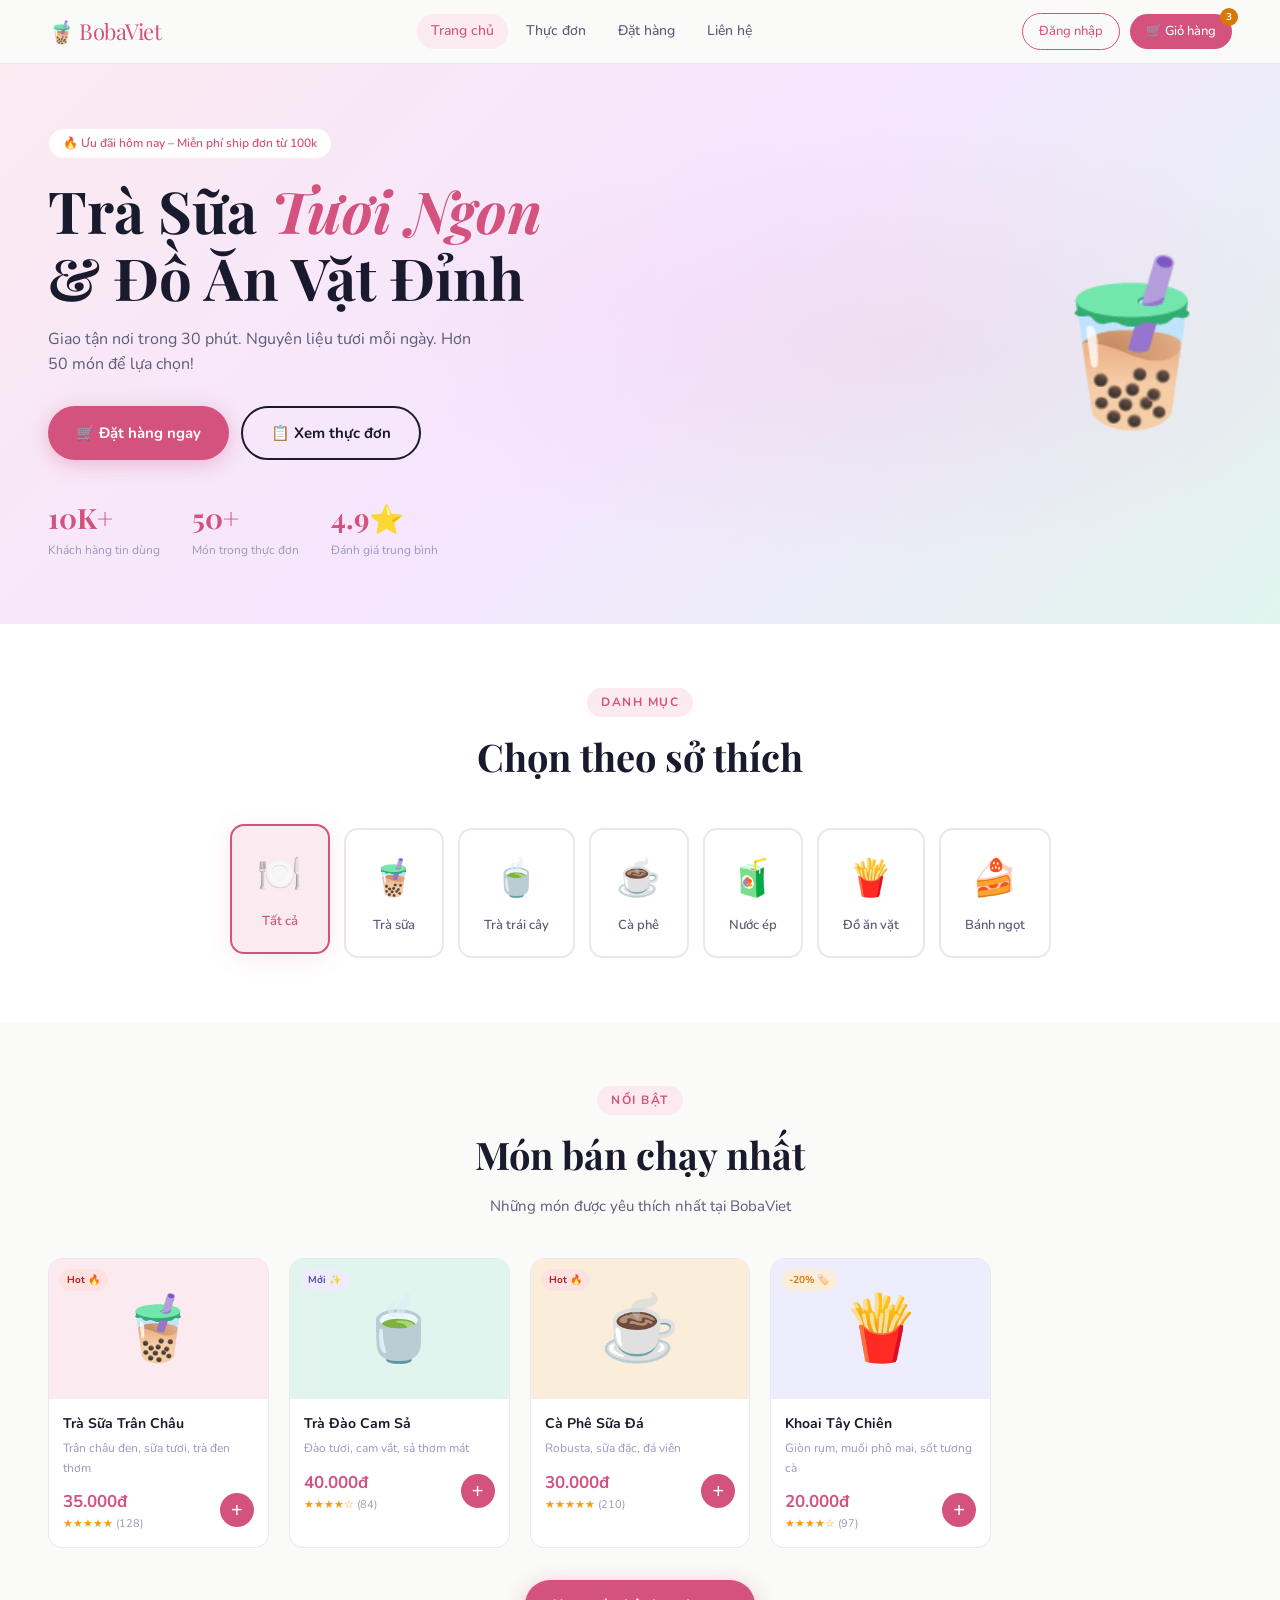
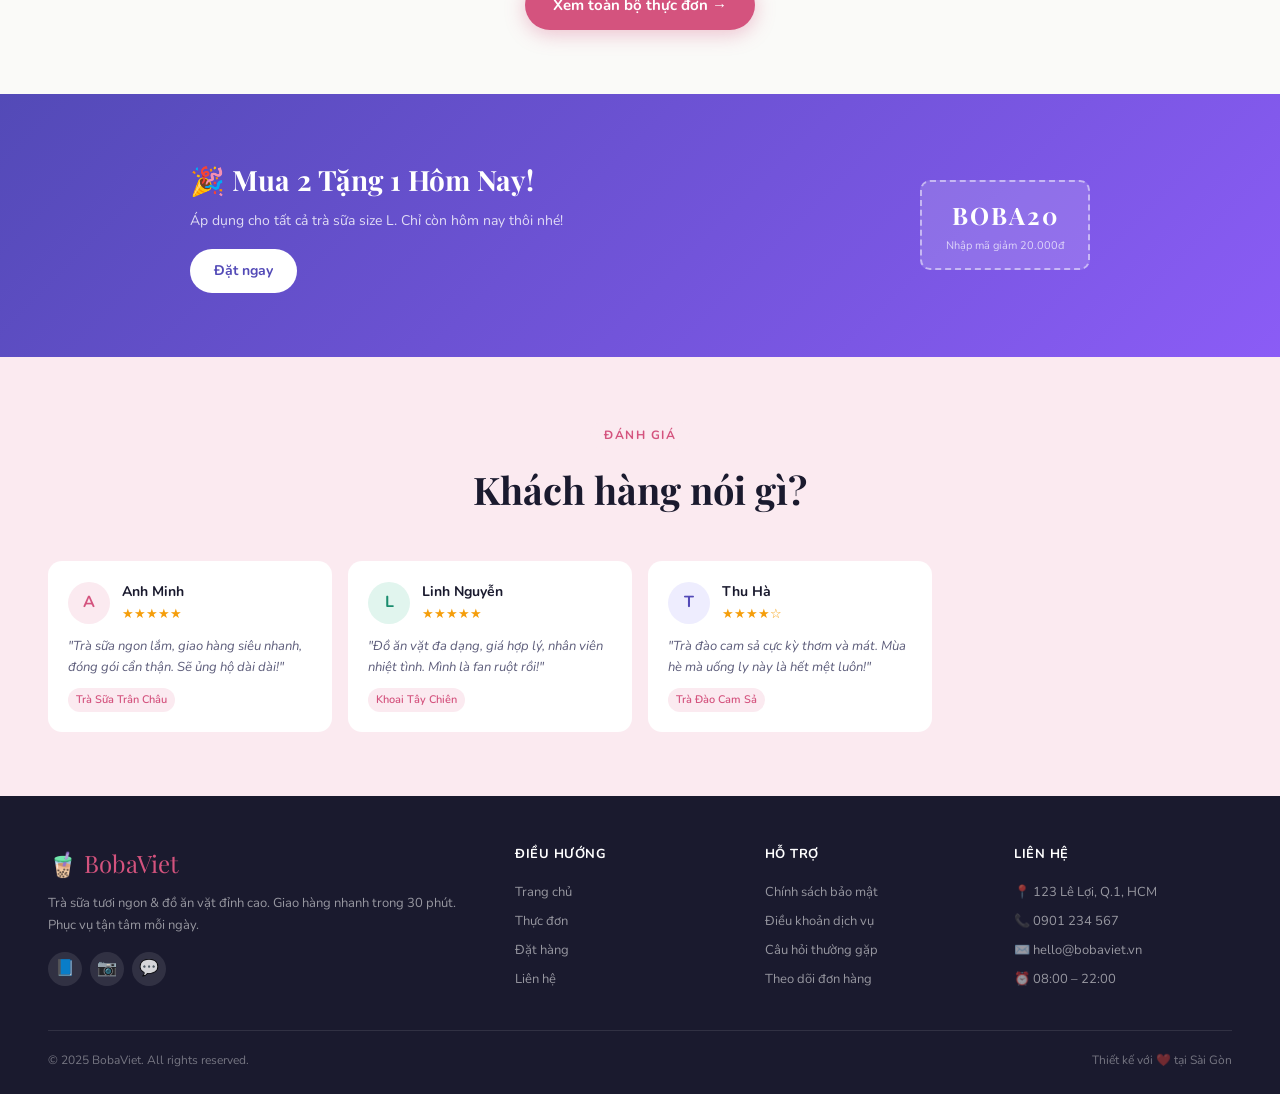
==== index.html @ d5022494 "upcode" ====
<!DOCTYPE html>
<html lang="vi">
<head>
<meta charset="UTF-8" />
<meta name="viewport" content="width=device-width, initial-scale=1.0" />
<title>BobaViet – Trà Sữa & Đồ Ăn Vặt</title>
<link rel="preconnect" href="https://fonts.googleapis.com" />
<link rel="preconnect" href="https://fonts.gstatic.com" crossorigin />
<link href="https://fonts.googleapis.com/css2?family=Playfair+Display:ital,wght@0,700;1,400&family=Nunito:wght@400;500;600;700&display=swap" rel="stylesheet" />
<style>
  *, *::before, *::after { box-sizing: border-box; margin: 0; padding: 0; }
  :root {
    --pink:    #D4537E;
    --pink-lt: #FBEAF0;
    --pink-dk: #8C2A4B;
    --teal:    #1A8C6E;
    --teal-lt: #E1F5EE;
    --amber:   #D97706;
    --amber-lt:#FAEEDA;
    --purple:  #534AB7;
    --purple-lt:#EEEDFE;
    --text:    #1A1A2E;
    --text-s:  #5C5C7A;
    --text-t:  #9999BB;
    --bg:      #FAFAF8;
    --white:   #FFFFFF;
    --border:  #E8E8F0;
    --shadow:  0 4px 24px rgba(212,83,126,.12);
    --r:       14px;
  }
  body { font-family: 'Nunito', sans-serif; background: var(--bg); color: var(--text); line-height: 1.6; }
  a { text-decoration: none; color: inherit; }
  img { display: block; max-width: 100%; }

  /* NAV */
  nav {
    position: sticky; top: 0; z-index: 100;
    background: rgba(250,250,248,.92);
    backdrop-filter: blur(12px);
    border-bottom: 1px solid var(--border);
    padding: 0 48px;
    display: flex; align-items: center; justify-content: space-between; gap: 24px;
    height: 64px;
  }
  .nav-logo { font-family: 'Playfair Display', serif; font-size: 22px; color: var(--pink); letter-spacing: -.5px; }
  .nav-links { display: flex; gap: 4px; }
  .nav-links a { font-size: 14px; font-weight: 500; padding: 6px 14px; border-radius: 30px; color: var(--text-s); transition: .2s; }
  .nav-links a:hover, .nav-links a.active { background: var(--pink-lt); color: var(--pink); }
  .nav-actions { display: flex; align-items: center; gap: 10px; }
  .nav-actions a { font-size: 13px; font-weight: 500; padding: 7px 16px; border-radius: 30px; }
  .btn-login { color: var(--pink); border: 1.5px solid var(--pink); }
  .btn-login:hover { background: var(--pink-lt); }
  .btn-cart { background: var(--pink); color: #fff; position: relative; }
  .btn-cart:hover { background: var(--pink-dk); }
  .cart-badge { position: absolute; top: -6px; right: -6px; width: 18px; height: 18px; border-radius: 50%; background: var(--amber); color: #fff; font-size: 10px; font-weight: 700; display: flex; align-items: center; justify-content: center; }

  /* HERO */
  .hero {
    min-height: 520px;
    background: linear-gradient(135deg, #FBEAF0 0%, #F5E6FF 50%, #E1F5EE 100%);
    display: flex; align-items: center;
    padding: 64px 48px;
    position: relative; overflow: hidden;
  }
  .hero::before {
    content: '';
    position: absolute; inset: 0;
    background: radial-gradient(ellipse 60% 60% at 70% 50%, rgba(212,83,126,.08) 0%, transparent 70%);
  }
  .hero-content { flex: 1; z-index: 1; }
  .hero-badge { display: inline-flex; align-items: center; gap: 6px; background: var(--white); border: 1px solid var(--pink-lt); border-radius: 30px; padding: 5px 14px; font-size: 12px; font-weight: 600; color: var(--pink); margin-bottom: 18px; }
  .hero h1 { font-family: 'Playfair Display', serif; font-size: clamp(36px, 5vw, 58px); line-height: 1.15; color: var(--text); margin-bottom: 16px; }
  .hero h1 em { color: var(--pink); font-style: italic; }
  .hero p { font-size: 16px; color: var(--text-s); margin-bottom: 28px; max-width: 440px; }
  .hero-btns { display: flex; gap: 12px; flex-wrap: wrap; }
  .btn-primary { display: inline-flex; align-items: center; gap: 8px; padding: 13px 28px; background: var(--pink); color: #fff; border-radius: 30px; font-size: 15px; font-weight: 700; transition: .2s; box-shadow: 0 4px 20px rgba(212,83,126,.35); }
  .btn-primary:hover { background: var(--pink-dk); transform: translateY(-2px); }
  .btn-outline { display: inline-flex; align-items: center; gap: 8px; padding: 13px 28px; border: 2px solid var(--text); color: var(--text); border-radius: 30px; font-size: 15px; font-weight: 700; transition: .2s; }
  .btn-outline:hover { border-color: var(--pink); color: var(--pink); }
  .hero-visual { font-size: 160px; line-height: 1; z-index: 1; animation: float 4s ease-in-out infinite; user-select: none; }
  @keyframes float { 0%,100% { transform: translateY(0); } 50% { transform: translateY(-16px); } }
  .hero-stats { display: flex; gap: 32px; margin-top: 36px; }
  .stat-item .stat-num { font-family: 'Playfair Display', serif; font-size: 28px; font-weight: 700; color: var(--pink); }
  .stat-item .stat-lbl { font-size: 12px; color: var(--text-t); }

  /* SECTION */
  .section { padding: 64px 48px; }
  .section-header { text-align: center; margin-bottom: 40px; }
  .section-tag { display: inline-block; background: var(--pink-lt); color: var(--pink); font-size: 12px; font-weight: 700; letter-spacing: 1.5px; text-transform: uppercase; padding: 5px 14px; border-radius: 30px; margin-bottom: 10px; }
  .section-title { font-family: 'Playfair Display', serif; font-size: clamp(26px, 4vw, 38px); color: var(--text); margin-bottom: 8px; }
  .section-sub { font-size: 15px; color: var(--text-s); }

  /* CATEGORIES */
  .cats { background: var(--white); }
  .cat-grid { display: flex; gap: 14px; justify-content: center; flex-wrap: wrap; }
  .cat-card { display: flex; flex-direction: column; align-items: center; gap: 8px; padding: 20px 24px; border-radius: var(--r); border: 2px solid var(--border); background: var(--white); cursor: pointer; transition: .25s; min-width: 100px; }
  .cat-card:hover, .cat-card.active { border-color: var(--pink); background: var(--pink-lt); transform: translateY(-4px); box-shadow: var(--shadow); }
  .cat-icon { font-size: 36px; }
  .cat-name { font-size: 13px; font-weight: 600; color: var(--text-s); }
  .cat-card:hover .cat-name, .cat-card.active .cat-name { color: var(--pink); }

  /* PRODUCTS */
  .prod-grid { display: grid; grid-template-columns: repeat(auto-fill, minmax(220px, 1fr)); gap: 20px; }
  .prod-card { background: var(--white); border: 1.5px solid var(--border); border-radius: var(--r); overflow: hidden; transition: .25s; cursor: pointer; }
  .prod-card:hover { border-color: var(--pink); box-shadow: var(--shadow); transform: translateY(-4px); }
  .prod-thumb { height: 140px; display: flex; align-items: center; justify-content: center; font-size: 64px; position: relative; }
  .prod-badge { position: absolute; top: 10px; left: 10px; font-size: 10px; font-weight: 700; padding: 3px 8px; border-radius: 20px; }
  .badge-hot { background: #FEE2E2; color: #B91C1C; }
  .badge-new { background: var(--purple-lt); color: var(--purple); }
  .badge-sale { background: var(--amber-lt); color: var(--amber); }
  .prod-body { padding: 14px; }
  .prod-name { font-size: 14px; font-weight: 700; color: var(--text); margin-bottom: 4px; }
  .prod-desc { font-size: 12px; color: var(--text-t); margin-bottom: 10px; }
  .prod-footer { display: flex; align-items: center; justify-content: space-between; }
  .prod-price { font-size: 17px; font-weight: 700; color: var(--pink); }
  .prod-stars { font-size: 11px; color: var(--text-t); }
  .prod-stars span { color: #F59E0B; }
  .add-btn { display: flex; align-items: center; justify-content: center; width: 34px; height: 34px; background: var(--pink); color: #fff; border-radius: 50%; border: none; font-size: 20px; cursor: pointer; transition: .2s; }
  .add-btn:hover { background: var(--pink-dk); transform: scale(1.1); }

  /* PROMO BANNER */
  .promo { background: linear-gradient(135deg, var(--purple) 0%, #8B5CF6 100%); }
  .promo-inner { display: flex; align-items: center; justify-content: space-between; gap: 24px; max-width: 900px; margin: 0 auto; }
  .promo-text h2 { font-family: 'Playfair Display', serif; font-size: 28px; color: #fff; margin-bottom: 8px; }
  .promo-text p { font-size: 14px; color: rgba(255,255,255,.8); }
  .promo-code { background: rgba(255,255,255,.15); border: 2px dashed rgba(255,255,255,.5); border-radius: 10px; padding: 14px 24px; text-align: center; min-width: 160px; }
  .promo-code .code { font-family: 'Playfair Display', serif; font-size: 24px; font-weight: 700; color: #fff; letter-spacing: 2px; }
  .promo-code .code-lbl { font-size: 11px; color: rgba(255,255,255,.7); margin-top: 2px; }
  .btn-white { display: inline-block; background: #fff; color: var(--purple); font-size: 14px; font-weight: 700; padding: 11px 24px; border-radius: 30px; transition: .2s; }
  .btn-white:hover { transform: translateY(-2px); box-shadow: 0 4px 16px rgba(0,0,0,.2); }

  /* REVIEWS */
  .reviews-bg { background: var(--pink-lt); }
  .reviews-grid { display: grid; grid-template-columns: repeat(auto-fill, minmax(260px, 1fr)); gap: 16px; }
  .review-card { background: var(--white); border-radius: var(--r); padding: 20px; }
  .review-header { display: flex; align-items: center; gap: 12px; margin-bottom: 12px; }
  .avatar { width: 42px; height: 42px; border-radius: 50%; display: flex; align-items: center; justify-content: center; font-weight: 700; font-size: 16px; flex-shrink: 0; }
  .review-name { font-size: 14px; font-weight: 700; }
  .review-stars { color: #F59E0B; font-size: 13px; }
  .review-text { font-size: 13px; color: var(--text-s); font-style: italic; line-height: 1.6; }
  .review-tag { display: inline-block; background: var(--pink-lt); color: var(--pink); font-size: 11px; font-weight: 600; padding: 3px 8px; border-radius: 20px; margin-top: 10px; }

  /* FOOTER */
  footer { background: var(--text); color: rgba(255,255,255,.8); padding: 48px 48px 24px; }
  .footer-grid { display: grid; grid-template-columns: 2fr 1fr 1fr 1fr; gap: 32px; margin-bottom: 36px; }
  .footer-logo { font-family: 'Playfair Display', serif; font-size: 24px; color: var(--pink); margin-bottom: 10px; }
  .footer-desc { font-size: 13px; color: rgba(255,255,255,.55); line-height: 1.7; }
  .footer-col h4 { font-size: 13px; font-weight: 700; color: #fff; margin-bottom: 14px; letter-spacing: .5px; text-transform: uppercase; }
  .footer-col a { display: block; font-size: 13px; color: rgba(255,255,255,.55); padding: 4px 0; transition: .2s; }
  .footer-col a:hover { color: var(--pink); }
  .footer-bottom { border-top: 1px solid rgba(255,255,255,.1); padding-top: 20px; display: flex; justify-content: space-between; align-items: center; font-size: 12px; color: rgba(255,255,255,.4); }
  .social-row { display: flex; gap: 8px; }
  .social-btn { width: 34px; height: 34px; border-radius: 50%; background: rgba(255,255,255,.1); display: flex; align-items: center; justify-content: center; font-size: 16px; transition: .2s; }
  .social-btn:hover { background: var(--pink); }
</style>
</head>
<body>

<!-- NAV -->
<nav>
  <div class="nav-logo">🧋 BobaViet</div>
  <div class="nav-links">
    <a href="index.html" class="active">Trang chủ</a>
    <a href="menu.html">Thực đơn</a>
    <a href="order.html">Đặt hàng</a>
    <a href="contact.html">Liên hệ</a>
  </div>
  <div class="nav-actions">
    <a href="login.html" class="btn-login">Đăng nhập</a>
    <a href="order.html" class="btn-cart">🛒 Giỏ hàng <span class="cart-badge">3</span></a>
  </div>
</nav>

<!-- HERO -->
<section class="hero">
  <div class="hero-content">
    <div class="hero-badge">🔥 Ưu đãi hôm nay – Miễn phí ship đơn từ 100k</div>
    <h1>Trà Sữa <em>Tươi Ngon</em><br>& Đồ Ăn Vặt Đỉnh</h1>
    <p>Giao tận nơi trong 30 phút. Nguyên liệu tươi mỗi ngày. Hơn 50 món để lựa chọn!</p>
    <div class="hero-btns">
      <a href="order.html" class="btn-primary">🛒 Đặt hàng ngay</a>
      <a href="menu.html" class="btn-outline">📋 Xem thực đơn</a>
    </div>
    <div class="hero-stats">
      <div class="stat-item"><div class="stat-num">10K+</div><div class="stat-lbl">Khách hàng tin dùng</div></div>
      <div class="stat-item"><div class="stat-num">50+</div><div class="stat-lbl">Món trong thực đơn</div></div>
      <div class="stat-item"><div class="stat-num">4.9⭐</div><div class="stat-lbl">Đánh giá trung bình</div></div>
    </div>
  </div>
  <div class="hero-visual">🧋</div>
</section>

<!-- CATEGORIES -->
<section class="section cats">
  <div class="section-header">
    <span class="section-tag">Danh mục</span>
    <h2 class="section-title">Chọn theo sở thích</h2>
  </div>
  <div class="cat-grid">
    <div class="cat-card active"><div class="cat-icon">🍽️</div><div class="cat-name">Tất cả</div></div>
    <div class="cat-card"><div class="cat-icon">🧋</div><div class="cat-name">Trà sữa</div></div>
    <div class="cat-card"><div class="cat-icon">🍵</div><div class="cat-name">Trà trái cây</div></div>
    <div class="cat-card"><div class="cat-icon">☕</div><div class="cat-name">Cà phê</div></div>
    <div class="cat-card"><div class="cat-icon">🧃</div><div class="cat-name">Nước ép</div></div>
    <div class="cat-card"><div class="cat-icon">🍟</div><div class="cat-name">Đồ ăn vặt</div></div>
    <div class="cat-card"><div class="cat-icon">🍰</div><div class="cat-name">Bánh ngọt</div></div>
  </div>
</section>

<!-- PRODUCTS -->
<section class="section" style="background:var(--bg);">
  <div class="section-header">
    <span class="section-tag">Nổi bật</span>
    <h2 class="section-title">Món bán chạy nhất</h2>
    <p class="section-sub">Những món được yêu thích nhất tại BobaViet</p>
  </div>
  <div class="prod-grid">
    <div class="prod-card">
      <div class="prod-thumb" style="background:#FBEAF0;"><span>🧋</span><span class="prod-badge badge-hot">Hot 🔥</span></div>
      <div class="prod-body">
        <div class="prod-name">Trà Sữa Trân Châu</div>
        <div class="prod-desc">Trân châu đen, sữa tươi, trà đen thơm</div>
        <div class="prod-footer">
          <div><div class="prod-price">35.000đ</div><div class="prod-stars"><span>★★★★★</span> (128)</div></div>
          <button class="add-btn" onclick="alert('Đã thêm vào giỏ hàng!')">+</button>
        </div>
      </div>
    </div>
    <div class="prod-card">
      <div class="prod-thumb" style="background:#E1F5EE;"><span>🍵</span><span class="prod-badge badge-new">Mới ✨</span></div>
      <div class="prod-body">
        <div class="prod-name">Trà Đào Cam Sả</div>
        <div class="prod-desc">Đào tươi, cam vắt, sả thơm mát</div>
        <div class="prod-footer">
          <div><div class="prod-price">40.000đ</div><div class="prod-stars"><span>★★★★☆</span> (84)</div></div>
          <button class="add-btn" onclick="alert('Đã thêm vào giỏ hàng!')">+</button>
        </div>
      </div>
    </div>
    <div class="prod-card">
      <div class="prod-thumb" style="background:#FAEEDA;"><span>☕</span><span class="prod-badge badge-hot">Hot 🔥</span></div>
      <div class="prod-body">
        <div class="prod-name">Cà Phê Sữa Đá</div>
        <div class="prod-desc">Robusta, sữa đặc, đá viên</div>
        <div class="prod-footer">
          <div><div class="prod-price">30.000đ</div><div class="prod-stars"><span>★★★★★</span> (210)</div></div>
          <button class="add-btn" onclick="alert('Đã thêm vào giỏ hàng!')">+</button>
        </div>
      </div>
    </div>
    <div class="prod-card">
      <div class="prod-thumb" style="background:#EEEDFE;"><span>🍟</span><span class="prod-badge badge-sale">-20% 🏷️</span></div>
      <div class="prod-body">
        <div class="prod-name">Khoai Tây Chiên</div>
        <div class="prod-desc">Giòn rụm, muối phô mai, sốt tương cà</div>
        <div class="prod-footer">
          <div><div class="prod-price">20.000đ</div><div class="prod-stars"><span>★★★★☆</span> (97)</div></div>
          <button class="add-btn" onclick="alert('Đã thêm vào giỏ hàng!')">+</button>
        </div>
      </div>
    </div>
  </div>
  <div style="text-align:center; margin-top:32px;">
    <a href="menu.html" class="btn-primary" style="display:inline-flex;">Xem toàn bộ thực đơn →</a>
  </div>
</section>

<!-- PROMO BANNER -->
<section class="section promo">
  <div class="promo-inner">
    <div class="promo-text">
      <h2>🎉 Mua 2 Tặng 1 Hôm Nay!</h2>
      <p>Áp dụng cho tất cả trà sữa size L. Chỉ còn hôm nay thôi nhé!</p>
      <a href="order.html" class="btn-white" style="margin-top:16px; display:inline-block;">Đặt ngay</a>
    </div>
    <div class="promo-code">
      <div class="code">BOBA20</div>
      <div class="code-lbl">Nhập mã giảm 20.000đ</div>
    </div>
  </div>
</section>

<!-- REVIEWS -->
<section class="section reviews-bg">
  <div class="section-header">
    <span class="section-tag">Đánh giá</span>
    <h2 class="section-title">Khách hàng nói gì?</h2>
  </div>
  <div class="reviews-grid">
    <div class="review-card">
      <div class="review-header"><div class="avatar" style="background:#FBEAF0;color:#D4537E;">A</div><div><div class="review-name">Anh Minh</div><div class="review-stars">★★★★★</div></div></div>
      <div class="review-text">"Trà sữa ngon lắm, giao hàng siêu nhanh, đóng gói cẩn thận. Sẽ ủng hộ dài dài!"</div>
      <span class="review-tag">Trà Sữa Trân Châu</span>
    </div>
    <div class="review-card">
      <div class="review-header"><div class="avatar" style="background:#E1F5EE;color:#1A8C6E;">L</div><div><div class="review-name">Linh Nguyễn</div><div class="review-stars">★★★★★</div></div></div>
      <div class="review-text">"Đồ ăn vặt đa dạng, giá hợp lý, nhân viên nhiệt tình. Mình là fan ruột rồi!"</div>
      <span class="review-tag">Khoai Tây Chiên</span>
    </div>
    <div class="review-card">
      <div class="review-header"><div class="avatar" style="background:#EEEDFE;color:#534AB7;">T</div><div><div class="review-name">Thu Hà</div><div class="review-stars">★★★★☆</div></div></div>
      <div class="review-text">"Trà đào cam sả cực kỳ thơm và mát. Mùa hè mà uống ly này là hết mệt luôn!"</div>
      <span class="review-tag">Trà Đào Cam Sả</span>
    </div>
  </div>
</section>

<!-- FOOTER -->
<footer>
  <div class="footer-grid">
    <div>
      <div class="footer-logo">🧋 BobaViet</div>
      <p class="footer-desc">Trà sữa tươi ngon & đồ ăn vặt đỉnh cao. Giao hàng nhanh trong 30 phút. Phục vụ tận tâm mỗi ngày.</p>
      <div class="social-row" style="margin-top:16px;">
        <a href="#" class="social-btn">📘</a>
        <a href="#" class="social-btn">📷</a>
        <a href="#" class="social-btn">💬</a>
      </div>
    </div>
    <div class="footer-col">
      <h4>Điều hướng</h4>
      <a href="index.html">Trang chủ</a>
      <a href="menu.html">Thực đơn</a>
      <a href="order.html">Đặt hàng</a>
      <a href="contact.html">Liên hệ</a>
    </div>
    <div class="footer-col">
      <h4>Hỗ trợ</h4>
      <a href="#">Chính sách bảo mật</a>
      <a href="#">Điều khoản dịch vụ</a>
      <a href="#">Câu hỏi thường gặp</a>
      <a href="#">Theo dõi đơn hàng</a>
    </div>
    <div class="footer-col">
      <h4>Liên hệ</h4>
      <a href="#">📍 123 Lê Lợi, Q.1, HCM</a>
      <a href="#">📞 0901 234 567</a>
      <a href="#">✉️ hello@bobaviet.vn</a>
      <a href="#">⏰ 08:00 – 22:00</a>
    </div>
  </div>
  <div class="footer-bottom">
    <span>© 2025 BobaViet. All rights reserved.</span>
    <span>Thiết kế với ❤️ tại Sài Gòn</span>
  </div>
</footer>

<script>
  // Category filter
  document.querySelectorAll('.cat-card').forEach(card => {
    card.addEventListener('click', () => {
      document.querySelectorAll('.cat-card').forEach(c => c.classList.remove('active'));
      card.classList.add('active');
    });
  });
</script>
</body>
</html>
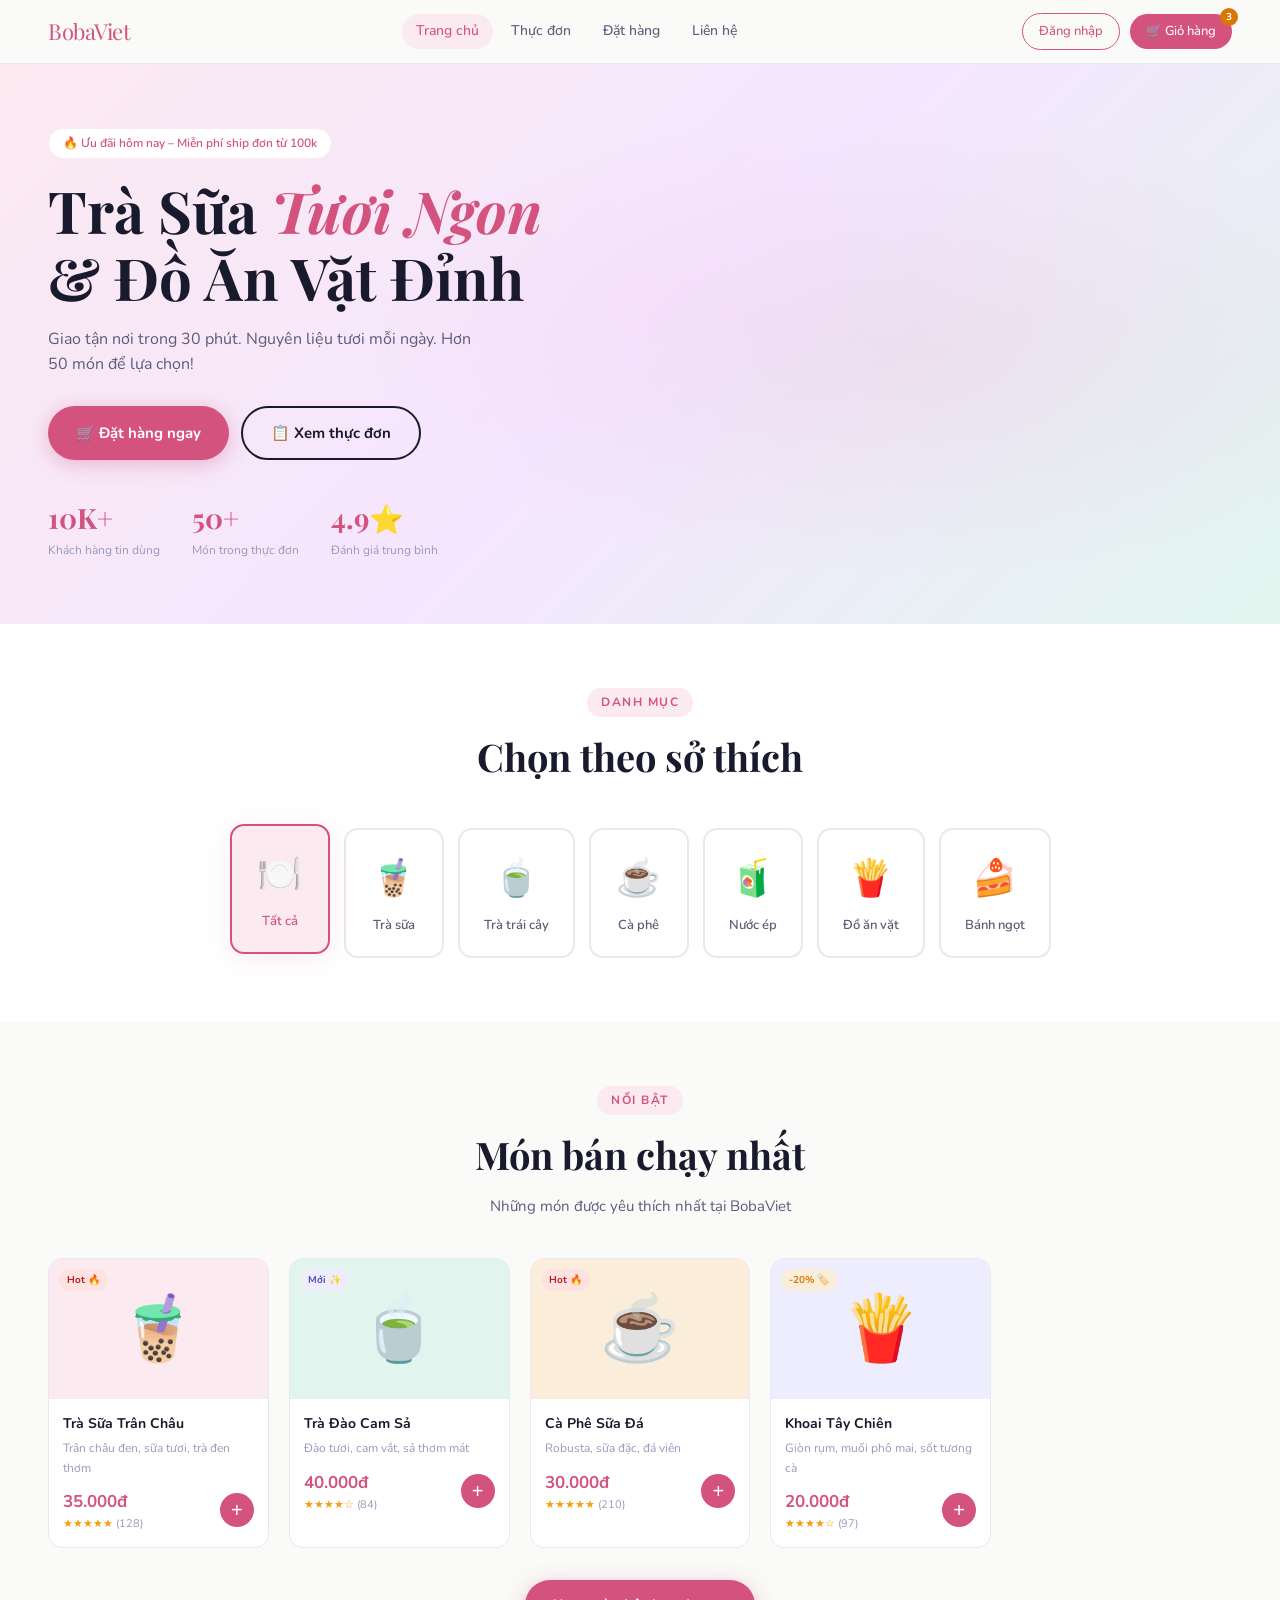
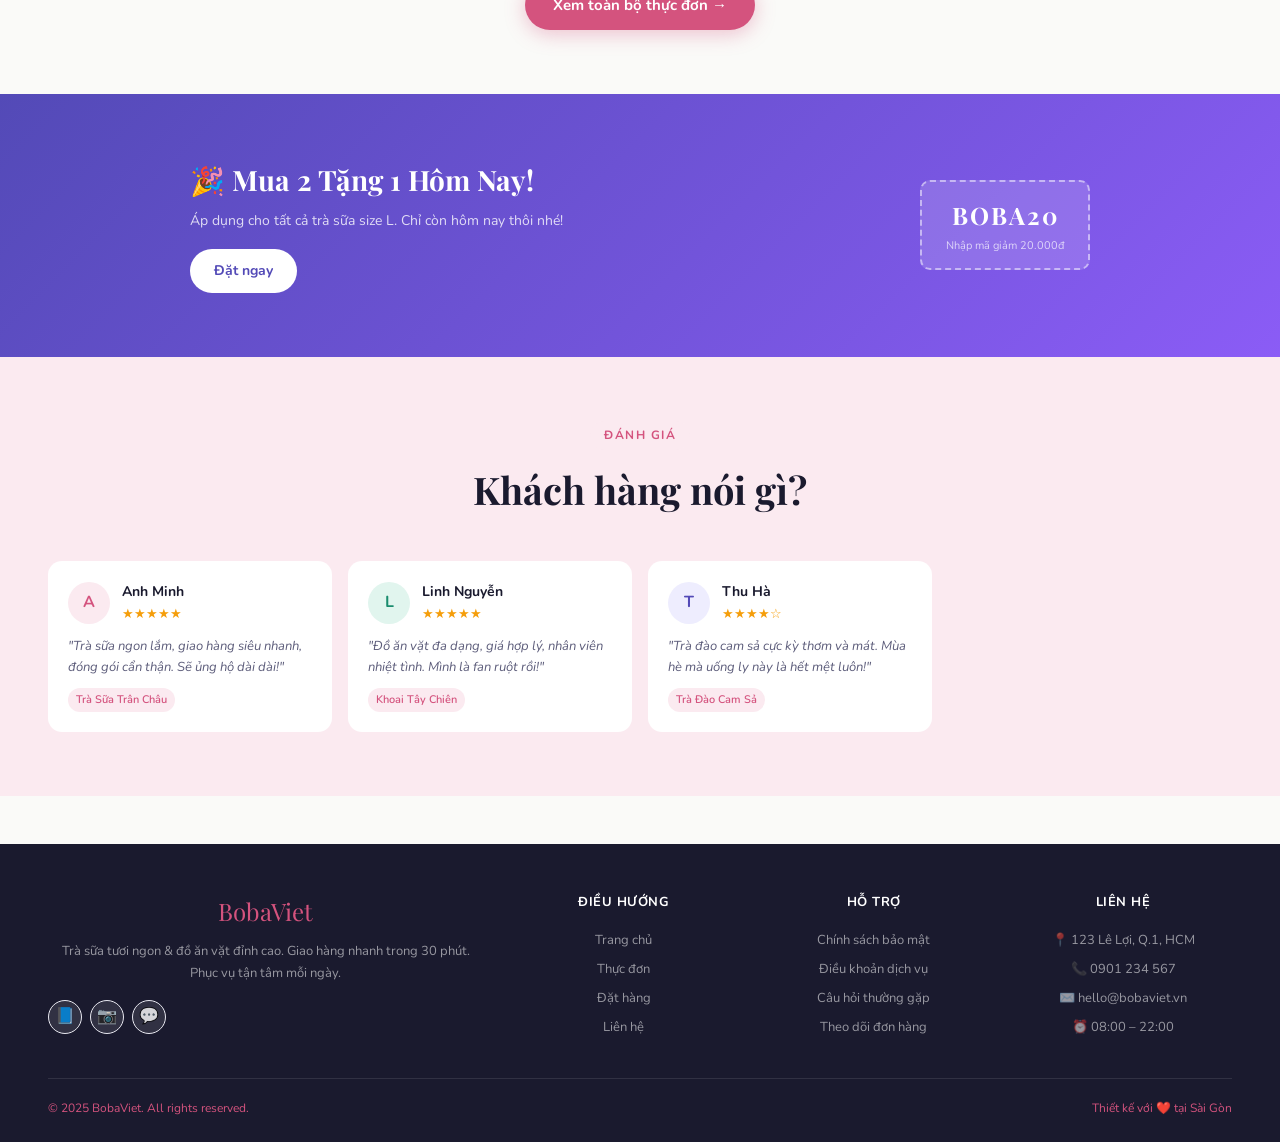
==== commit fda92d33: "upcode" ====
--- a/index.html
+++ b/index.html
@@ -7,158 +7,13 @@
 <link rel="preconnect" href="https://fonts.googleapis.com" />
 <link rel="preconnect" href="https://fonts.gstatic.com" crossorigin />
 <link href="https://fonts.googleapis.com/css2?family=Playfair+Display:ital,wght@0,700;1,400&family=Nunito:wght@400;500;600;700&display=swap" rel="stylesheet" />
-<style>
-  *, *::before, *::after { box-sizing: border-box; margin: 0; padding: 0; }
-  :root {
-    --pink:    #D4537E;
-    --pink-lt: #FBEAF0;
-    --pink-dk: #8C2A4B;
-    --teal:    #1A8C6E;
-    --teal-lt: #E1F5EE;
-    --amber:   #D97706;
-    --amber-lt:#FAEEDA;
-    --purple:  #534AB7;
-    --purple-lt:#EEEDFE;
-    --text:    #1A1A2E;
-    --text-s:  #5C5C7A;
-    --text-t:  #9999BB;
-    --bg:      #FAFAF8;
-    --white:   #FFFFFF;
-    --border:  #E8E8F0;
-    --shadow:  0 4px 24px rgba(212,83,126,.12);
-    --r:       14px;
-  }
-  body { font-family: 'Nunito', sans-serif; background: var(--bg); color: var(--text); line-height: 1.6; }
-  a { text-decoration: none; color: inherit; }
-  img { display: block; max-width: 100%; }
-
-  /* NAV */
-  nav {
-    position: sticky; top: 0; z-index: 100;
-    background: rgba(250,250,248,.92);
-    backdrop-filter: blur(12px);
-    border-bottom: 1px solid var(--border);
-    padding: 0 48px;
-    display: flex; align-items: center; justify-content: space-between; gap: 24px;
-    height: 64px;
-  }
-  .nav-logo { font-family: 'Playfair Display', serif; font-size: 22px; color: var(--pink); letter-spacing: -.5px; }
-  .nav-links { display: flex; gap: 4px; }
-  .nav-links a { font-size: 14px; font-weight: 500; padding: 6px 14px; border-radius: 30px; color: var(--text-s); transition: .2s; }
-  .nav-links a:hover, .nav-links a.active { background: var(--pink-lt); color: var(--pink); }
-  .nav-actions { display: flex; align-items: center; gap: 10px; }
-  .nav-actions a { font-size: 13px; font-weight: 500; padding: 7px 16px; border-radius: 30px; }
-  .btn-login { color: var(--pink); border: 1.5px solid var(--pink); }
-  .btn-login:hover { background: var(--pink-lt); }
-  .btn-cart { background: var(--pink); color: #fff; position: relative; }
-  .btn-cart:hover { background: var(--pink-dk); }
-  .cart-badge { position: absolute; top: -6px; right: -6px; width: 18px; height: 18px; border-radius: 50%; background: var(--amber); color: #fff; font-size: 10px; font-weight: 700; display: flex; align-items: center; justify-content: center; }
-
-  /* HERO */
-  .hero {
-    min-height: 520px;
-    background: linear-gradient(135deg, #FBEAF0 0%, #F5E6FF 50%, #E1F5EE 100%);
-    display: flex; align-items: center;
-    padding: 64px 48px;
-    position: relative; overflow: hidden;
-  }
-  .hero::before {
-    content: '';
-    position: absolute; inset: 0;
-    background: radial-gradient(ellipse 60% 60% at 70% 50%, rgba(212,83,126,.08) 0%, transparent 70%);
-  }
-  .hero-content { flex: 1; z-index: 1; }
-  .hero-badge { display: inline-flex; align-items: center; gap: 6px; background: var(--white); border: 1px solid var(--pink-lt); border-radius: 30px; padding: 5px 14px; font-size: 12px; font-weight: 600; color: var(--pink); margin-bottom: 18px; }
-  .hero h1 { font-family: 'Playfair Display', serif; font-size: clamp(36px, 5vw, 58px); line-height: 1.15; color: var(--text); margin-bottom: 16px; }
-  .hero h1 em { color: var(--pink); font-style: italic; }
-  .hero p { font-size: 16px; color: var(--text-s); margin-bottom: 28px; max-width: 440px; }
-  .hero-btns { display: flex; gap: 12px; flex-wrap: wrap; }
-  .btn-primary { display: inline-flex; align-items: center; gap: 8px; padding: 13px 28px; background: var(--pink); color: #fff; border-radius: 30px; font-size: 15px; font-weight: 700; transition: .2s; box-shadow: 0 4px 20px rgba(212,83,126,.35); }
-  .btn-primary:hover { background: var(--pink-dk); transform: translateY(-2px); }
-  .btn-outline { display: inline-flex; align-items: center; gap: 8px; padding: 13px 28px; border: 2px solid var(--text); color: var(--text); border-radius: 30px; font-size: 15px; font-weight: 700; transition: .2s; }
-  .btn-outline:hover { border-color: var(--pink); color: var(--pink); }
-  .hero-visual { font-size: 160px; line-height: 1; z-index: 1; animation: float 4s ease-in-out infinite; user-select: none; }
-  @keyframes float { 0%,100% { transform: translateY(0); } 50% { transform: translateY(-16px); } }
-  .hero-stats { display: flex; gap: 32px; margin-top: 36px; }
-  .stat-item .stat-num { font-family: 'Playfair Display', serif; font-size: 28px; font-weight: 700; color: var(--pink); }
-  .stat-item .stat-lbl { font-size: 12px; color: var(--text-t); }
-
-  /* SECTION */
-  .section { padding: 64px 48px; }
-  .section-header { text-align: center; margin-bottom: 40px; }
-  .section-tag { display: inline-block; background: var(--pink-lt); color: var(--pink); font-size: 12px; font-weight: 700; letter-spacing: 1.5px; text-transform: uppercase; padding: 5px 14px; border-radius: 30px; margin-bottom: 10px; }
-  .section-title { font-family: 'Playfair Display', serif; font-size: clamp(26px, 4vw, 38px); color: var(--text); margin-bottom: 8px; }
-  .section-sub { font-size: 15px; color: var(--text-s); }
-
-  /* CATEGORIES */
-  .cats { background: var(--white); }
-  .cat-grid { display: flex; gap: 14px; justify-content: center; flex-wrap: wrap; }
-  .cat-card { display: flex; flex-direction: column; align-items: center; gap: 8px; padding: 20px 24px; border-radius: var(--r); border: 2px solid var(--border); background: var(--white); cursor: pointer; transition: .25s; min-width: 100px; }
-  .cat-card:hover, .cat-card.active { border-color: var(--pink); background: var(--pink-lt); transform: translateY(-4px); box-shadow: var(--shadow); }
-  .cat-icon { font-size: 36px; }
-  .cat-name { font-size: 13px; font-weight: 600; color: var(--text-s); }
-  .cat-card:hover .cat-name, .cat-card.active .cat-name { color: var(--pink); }
-
-  /* PRODUCTS */
-  .prod-grid { display: grid; grid-template-columns: repeat(auto-fill, minmax(220px, 1fr)); gap: 20px; }
-  .prod-card { background: var(--white); border: 1.5px solid var(--border); border-radius: var(--r); overflow: hidden; transition: .25s; cursor: pointer; }
-  .prod-card:hover { border-color: var(--pink); box-shadow: var(--shadow); transform: translateY(-4px); }
-  .prod-thumb { height: 140px; display: flex; align-items: center; justify-content: center; font-size: 64px; position: relative; }
-  .prod-badge { position: absolute; top: 10px; left: 10px; font-size: 10px; font-weight: 700; padding: 3px 8px; border-radius: 20px; }
-  .badge-hot { background: #FEE2E2; color: #B91C1C; }
-  .badge-new { background: var(--purple-lt); color: var(--purple); }
-  .badge-sale { background: var(--amber-lt); color: var(--amber); }
-  .prod-body { padding: 14px; }
-  .prod-name { font-size: 14px; font-weight: 700; color: var(--text); margin-bottom: 4px; }
-  .prod-desc { font-size: 12px; color: var(--text-t); margin-bottom: 10px; }
-  .prod-footer { display: flex; align-items: center; justify-content: space-between; }
-  .prod-price { font-size: 17px; font-weight: 700; color: var(--pink); }
-  .prod-stars { font-size: 11px; color: var(--text-t); }
-  .prod-stars span { color: #F59E0B; }
-  .add-btn { display: flex; align-items: center; justify-content: center; width: 34px; height: 34px; background: var(--pink); color: #fff; border-radius: 50%; border: none; font-size: 20px; cursor: pointer; transition: .2s; }
-  .add-btn:hover { background: var(--pink-dk); transform: scale(1.1); }
-
-  /* PROMO BANNER */
-  .promo { background: linear-gradient(135deg, var(--purple) 0%, #8B5CF6 100%); }
-  .promo-inner { display: flex; align-items: center; justify-content: space-between; gap: 24px; max-width: 900px; margin: 0 auto; }
-  .promo-text h2 { font-family: 'Playfair Display', serif; font-size: 28px; color: #fff; margin-bottom: 8px; }
-  .promo-text p { font-size: 14px; color: rgba(255,255,255,.8); }
-  .promo-code { background: rgba(255,255,255,.15); border: 2px dashed rgba(255,255,255,.5); border-radius: 10px; padding: 14px 24px; text-align: center; min-width: 160px; }
-  .promo-code .code { font-family: 'Playfair Display', serif; font-size: 24px; font-weight: 700; color: #fff; letter-spacing: 2px; }
-  .promo-code .code-lbl { font-size: 11px; color: rgba(255,255,255,.7); margin-top: 2px; }
-  .btn-white { display: inline-block; background: #fff; color: var(--purple); font-size: 14px; font-weight: 700; padding: 11px 24px; border-radius: 30px; transition: .2s; }
-  .btn-white:hover { transform: translateY(-2px); box-shadow: 0 4px 16px rgba(0,0,0,.2); }
-
-  /* REVIEWS */
-  .reviews-bg { background: var(--pink-lt); }
-  .reviews-grid { display: grid; grid-template-columns: repeat(auto-fill, minmax(260px, 1fr)); gap: 16px; }
-  .review-card { background: var(--white); border-radius: var(--r); padding: 20px; }
-  .review-header { display: flex; align-items: center; gap: 12px; margin-bottom: 12px; }
-  .avatar { width: 42px; height: 42px; border-radius: 50%; display: flex; align-items: center; justify-content: center; font-weight: 700; font-size: 16px; flex-shrink: 0; }
-  .review-name { font-size: 14px; font-weight: 700; }
-  .review-stars { color: #F59E0B; font-size: 13px; }
-  .review-text { font-size: 13px; color: var(--text-s); font-style: italic; line-height: 1.6; }
-  .review-tag { display: inline-block; background: var(--pink-lt); color: var(--pink); font-size: 11px; font-weight: 600; padding: 3px 8px; border-radius: 20px; margin-top: 10px; }
-
-  /* FOOTER */
-  footer { background: var(--text); color: rgba(255,255,255,.8); padding: 48px 48px 24px; }
-  .footer-grid { display: grid; grid-template-columns: 2fr 1fr 1fr 1fr; gap: 32px; margin-bottom: 36px; }
-  .footer-logo { font-family: 'Playfair Display', serif; font-size: 24px; color: var(--pink); margin-bottom: 10px; }
-  .footer-desc { font-size: 13px; color: rgba(255,255,255,.55); line-height: 1.7; }
-  .footer-col h4 { font-size: 13px; font-weight: 700; color: #fff; margin-bottom: 14px; letter-spacing: .5px; text-transform: uppercase; }
-  .footer-col a { display: block; font-size: 13px; color: rgba(255,255,255,.55); padding: 4px 0; transition: .2s; }
-  .footer-col a:hover { color: var(--pink); }
-  .footer-bottom { border-top: 1px solid rgba(255,255,255,.1); padding-top: 20px; display: flex; justify-content: space-between; align-items: center; font-size: 12px; color: rgba(255,255,255,.4); }
-  .social-row { display: flex; gap: 8px; }
-  .social-btn { width: 34px; height: 34px; border-radius: 50%; background: rgba(255,255,255,.1); display: flex; align-items: center; justify-content: center; font-size: 16px; transition: .2s; }
-  .social-btn:hover { background: var(--pink); }
-</style>
+<link rel="stylesheet" href="style.css" />
 </head>
-<body>
+<body class="page-index">
 
 <!-- NAV -->
 <nav>
-  <div class="nav-logo">🧋 BobaViet</div>
+  <div class="nav-logo">BobaViet</div>
   <div class="nav-links">
     <a href="index.html" class="active">Trang chủ</a>
     <a href="menu.html">Thực đơn</a>
@@ -187,7 +42,7 @@
       <div class="stat-item"><div class="stat-num">4.9⭐</div><div class="stat-lbl">Đánh giá trung bình</div></div>
     </div>
   </div>
-  <div class="hero-visual">🧋</div>
+  <div class="hero-visual"></div>
 </section>
 
 <!-- CATEGORIES -->
@@ -309,7 +164,7 @@
 <footer>
   <div class="footer-grid">
     <div>
-      <div class="footer-logo">🧋 BobaViet</div>
+      <div class="footer-logo">BobaViet</div>
       <p class="footer-desc">Trà sữa tươi ngon & đồ ăn vặt đỉnh cao. Giao hàng nhanh trong 30 phút. Phục vụ tận tâm mỗi ngày.</p>
       <div class="social-row" style="margin-top:16px;">
         <a href="#" class="social-btn">📘</a>
--- a/style.css
+++ b/style.css
@@ -0,0 +1,2485 @@
+*,
+*::before,
+*::after {
+    box-sizing: border-box;
+    margin: 0;
+    padding: 0;
+}
+
+/* Conflict resolved for :root */
+:root {
+    --pink: #D4537E;
+    --pink-lt: #FBEAF0;
+    --pink-dk: #8C2A4B;
+    --teal: #1A8C6E;
+    --teal-lt: #E1F5EE;
+    --amber: #D97706;
+    --amber-lt: #FAEEDA;
+    --purple: #534AB7;
+    --purple-lt: #EEEDFE;
+    --text: #1A1A2E;
+    --text-s: #5C5C7A;
+    --text-t: #9999BB;
+    --bg: #FAFAF8;
+    --white: #FFFFFF;
+    --border: #E8E8F0;
+    --shadow: 0 4px 24px rgba(212, 83, 126, .12);
+    --r: 14px;
+}
+
+body.page-login {
+    --pink: #D4537E;
+    --pink-lt: #FBEAF0;
+    --pink-dk: #8C2A4B;
+    --teal: #1A8C6E;
+    --teal-lt: #EAF3DE;
+    --amber: #D97706;
+    --purple: #534AB7;
+    --purple-lt: #EEEDFE;
+    --text: #1A1A2E;
+    --text-s: #5C5C7A;
+    --text-t: #9999BB;
+    --bg: #FAFAF8;
+    --white: #FFFFFF;
+    --border: #E8E8F0;
+    --shadow: 0 8px 40px rgba(212, 83, 126, .15);
+    --r: 16px;
+}
+
+body.page-order {
+    --pink: #D4537E;
+    --pink-lt: #FBEAF0;
+    --pink-dk: #8C2A4B;
+    --teal: #1A8C6E;
+    --teal-lt: #EAF3DE;
+    --amber: #D97706;
+    --amber-lt: #FAEEDA;
+    --purple: #534AB7;
+    --purple-lt: #EEEDFE;
+    --text: #1A1A2E;
+    --text-s: #5C5C7A;
+    --text-t: #9999BB;
+    --bg: #FAFAF8;
+    --white: #FFFFFF;
+    --border: #E8E8F0;
+    --shadow: 0 4px 24px rgba(212, 83, 126, .12);
+    --r: 14px;
+}
+
+/* Conflict resolved for body */
+body {
+    font-family: "Nunito", sans-serif;
+    background: var(--bg);
+    color: var(--text);
+}
+
+body.page-index {
+    font-family: "Nunito", sans-serif;
+    background: var(--bg);
+    color: var(--text);
+    line-height: 1.6;
+}
+
+body.page-login {
+    font-family: "Nunito", sans-serif;
+    background: var(--bg);
+    color: var(--text);
+    min-height: 100vh;
+    display: flex;
+    flex-direction: column;
+}
+
+a {
+    text-decoration: none;
+    color: inherit;
+}
+
+/* Conflict resolved for nav */
+nav {
+    position: sticky;
+    top: 0;
+    z-index: 100;
+    background: rgba(250, 250, 248, .92);
+    backdrop-filter: blur(12px);
+    border-bottom: 1px solid var(--border);
+    padding: 0 48px;
+    display: flex;
+    align-items: center;
+    justify-content: space-between;
+    height: 64px;
+}
+
+.page-index nav {
+    position: sticky;
+    top: 0;
+    z-index: 100;
+    background: rgba(250, 250, 248, .92);
+    backdrop-filter: blur(12px);
+    border-bottom: 1px solid var(--border);
+    padding: 0 48px;
+    display: flex;
+    align-items: center;
+    justify-content: space-between;
+    gap: 24px;
+    height: 64px;
+}
+
+.page-menu nav {
+    position: sticky;
+    top: 0;
+    z-index: 100;
+    background: rgba(250, 250, 248, .92);
+    backdrop-filter: blur(12px);
+    border-bottom: 1px solid var(--border);
+    padding: 0 48px;
+    display: flex;
+    align-items: center;
+    justify-content: space-between;
+    gap: 24px;
+    height: 64px;
+}
+
+.page-login nav {
+    background: var(--white);
+    border-bottom: 1px solid var(--border);
+    padding: 0 48px;
+    display: flex;
+    align-items: center;
+    justify-content: space-between;
+    height: 64px;
+    flex-shrink: 0;
+}
+
+/* Conflict resolved for .nav-logo */
+.nav-logo {
+    font-family: "Playfair Display", serif;
+    font-size: 22px;
+    color: var(--pink);
+}
+
+.page-index .nav-logo {
+    font-family: "Playfair Display", serif;
+    font-size: 22px;
+    color: var(--pink);
+    letter-spacing: -.5px;
+}
+
+.nav-links {
+    display: flex;
+    gap: 4px;
+}
+
+.nav-links a {
+    font-size: 14px;
+    font-weight: 500;
+    padding: 6px 14px;
+    border-radius: 30px;
+    color: var(--text-s);
+    transition: .2s;
+}
+
+.nav-links a:hover,
+.nav-links a.active {
+    background: var(--pink-lt);
+    color: var(--pink);
+}
+
+/* Conflict resolved for .nav-actions */
+.nav-actions {
+    display: flex;
+    align-items: center;
+    gap: 10px;
+}
+
+.page-contact .nav-actions {
+    display: flex;
+    gap: 10px;
+}
+
+/* Conflict resolved for .btn-login */
+.btn-login {
+    font-size: 13px;
+    font-weight: 500;
+    padding: 7px 16px;
+    border-radius: 30px;
+    color: var(--pink);
+    border: 1.5px solid var(--pink);
+}
+
+.page-index .btn-login {
+    color: var(--pink);
+    border: 1.5px solid var(--pink);
+}
+
+/* Conflict resolved for .btn-cart */
+.btn-cart {
+    font-size: 13px;
+    font-weight: 500;
+    padding: 7px 16px;
+    border-radius: 30px;
+    background: var(--pink);
+    color: #fff;
+    position: relative;
+}
+
+.page-index .btn-cart {
+    background: var(--pink);
+    color: #fff;
+    position: relative;
+}
+
+.cart-badge {
+    position: absolute;
+    top: -6px;
+    right: -6px;
+    width: 18px;
+    height: 18px;
+    border-radius: 50%;
+    background: var(--amber);
+    color: #fff;
+    font-size: 10px;
+    font-weight: 700;
+    display: flex;
+    align-items: center;
+    justify-content: center;
+}
+
+/* Conflict resolved for .page-hero */
+.page-hero {
+    background: linear-gradient(135deg, var(--pink-lt) 0%, #F0F8FF 50%, var(--teal-lt) 100%);
+    padding: 48px;
+    text-align: center;
+}
+
+.page-menu .page-hero {
+    background: linear-gradient(135deg, #FBEAF0 0%, #F0E8FF 100%);
+    padding: 40px 48px;
+    display: flex;
+    align-items: center;
+    justify-content: space-between;
+}
+
+.page-hero .tag {
+    display: inline-block;
+    background: var(--white);
+    border: 1px solid var(--pink-lt);
+    border-radius: 30px;
+    padding: 5px 16px;
+    font-size: 12px;
+    font-weight: 700;
+    color: var(--pink);
+    letter-spacing: 1px;
+    text-transform: uppercase;
+    margin-bottom: 14px;
+}
+
+/* Conflict resolved for .page-hero h1 */
+.page-hero h1 {
+    font-family: "Playfair Display", serif;
+    font-size: 38px;
+    color: var(--text);
+    margin-bottom: 10px;
+}
+
+.page-menu .page-hero h1 {
+    font-family: "Playfair Display", serif;
+    font-size: 36px;
+    color: var(--text);
+    margin-bottom: 6px;
+}
+
+/* Conflict resolved for .page-hero p */
+.page-hero p {
+    font-size: 15px;
+    color: var(--text-s);
+    max-width: 500px;
+    margin: 0 auto;
+}
+
+.page-menu .page-hero p {
+    font-size: 14px;
+    color: var(--text-s);
+}
+
+.contact-layout {
+    display: grid;
+    grid-template-columns: 1fr 1.5fr;
+    gap: 24px;
+    padding: 40px 48px;
+    max-width: 1100px;
+    margin: 0 auto;
+    align-items: start;
+}
+
+.card {
+    background: var(--white);
+    border: 1.5px solid var(--border);
+    border-radius: var(--r);
+    padding: 24px;
+    margin-bottom: 16px;
+}
+
+/* Conflict resolved for .card-title */
+.card-title {
+    font-size: 11px;
+    font-weight: 700;
+    letter-spacing: 1.5px;
+    text-transform: uppercase;
+    color: var(--text-t);
+    margin-bottom: 18px;
+}
+
+.page-order .card-title {
+    font-size: 11px;
+    font-weight: 700;
+    letter-spacing: 1.5px;
+    text-transform: uppercase;
+    color: var(--text-t);
+    margin-bottom: 18px;
+    display: flex;
+    align-items: center;
+    gap: 8px;
+}
+
+.info-item {
+    display: flex;
+    align-items: flex-start;
+    gap: 14px;
+    padding: 14px 0;
+    border-bottom: 1px solid var(--border);
+}
+
+.info-item:last-child {
+    border-bottom: none;
+    padding-bottom: 0;
+}
+
+.info-icon {
+    width: 42px;
+    height: 42px;
+    border-radius: 12px;
+    display: flex;
+    align-items: center;
+    justify-content: center;
+    font-size: 20px;
+    flex-shrink: 0;
+}
+
+.info-label {
+    font-size: 11px;
+    color: var(--text-t);
+    margin-bottom: 2px;
+}
+
+.info-val {
+    font-size: 14px;
+    font-weight: 700;
+    color: var(--text);
+}
+
+.info-sub {
+    font-size: 12px;
+    color: var(--text-s);
+    margin-top: 2px;
+}
+
+.social-grid {
+    display: flex;
+    flex-direction: column;
+    gap: 8px;
+}
+
+/* Conflict resolved for .social-btn */
+.social-btn {
+    display: flex;
+    align-items: center;
+    gap: 12px;
+    padding: 12px 14px;
+    border: 1.5px solid var(--border);
+    border-radius: 12px;
+    cursor: pointer;
+    transition: .2s;
+}
+
+.page-index .social-btn {
+    width: 34px;
+    height: 34px;
+    border-radius: 50%;
+    background: rgba(255, 255, 255, .1);
+    display: flex;
+    align-items: center;
+    justify-content: center;
+    font-size: 16px;
+    transition: .2s;
+}
+
+.page-login .social-btn {
+    display: flex;
+    align-items: center;
+    justify-content: center;
+    gap: 10px;
+    width: 100%;
+    padding: 10px;
+    border: 1.5px solid var(--border);
+    border-radius: 10px;
+    font-size: 13px;
+    font-weight: 600;
+    cursor: pointer;
+    background: var(--white);
+    color: var(--text);
+    transition: .2s;
+    margin-bottom: 8px;
+}
+
+/* Conflict resolved for .social-btn:hover */
+.social-btn:hover {
+    border-color: var(--pink);
+    background: var(--pink-lt);
+}
+
+.page-index .social-btn:hover {
+    background: var(--pink);
+}
+
+/* Conflict resolved for .social-icon */
+.social-icon {
+    font-size: 22px;
+}
+
+.page-login .social-icon {
+    font-size: 18px;
+}
+
+.social-name {
+    font-size: 13px;
+    font-weight: 600;
+}
+
+.social-handle {
+    font-size: 12px;
+    color: var(--text-t);
+}
+
+.branch-grid {
+    display: grid;
+    grid-template-columns: repeat(3, 1fr);
+    gap: 8px;
+}
+
+.branch-card {
+    background: var(--bg);
+    border: 1.5px solid var(--border);
+    border-radius: 10px;
+    padding: 12px;
+    text-align: center;
+    cursor: pointer;
+    transition: .2s;
+}
+
+.branch-card:hover {
+    border-color: var(--pink);
+    background: var(--pink-lt);
+}
+
+.branch-num {
+    font-size: 11px;
+    color: var(--text-t);
+    margin-bottom: 4px;
+}
+
+.branch-name {
+    font-size: 13px;
+    font-weight: 700;
+}
+
+.branch-addr {
+    font-size: 11px;
+    color: var(--text-s);
+    margin-top: 2px;
+}
+
+.form-grid {
+    display: grid;
+    grid-template-columns: 1fr 1fr;
+    gap: 12px;
+}
+
+/* Conflict resolved for .field */
+.field {
+    margin-bottom: 12px;
+}
+
+.page-login .field {
+    margin-bottom: 13px;
+}
+
+.field label {
+    display: block;
+    font-size: 12px;
+    font-weight: 600;
+    color: var(--text-s);
+    margin-bottom: 5px;
+}
+
+.input-wrap {
+    position: relative;
+}
+
+/* Conflict resolved for .input-wrap .ico */
+.input-wrap .ico {
+    position: absolute;
+    left: 12px;
+    top: 50%;
+    transform: translateY(-50%);
+    font-size: 16px;
+}
+
+.page-login .input-wrap .ico {
+    position: absolute;
+    left: 13px;
+    top: 50%;
+    transform: translateY(-50%);
+    font-size: 16px;
+}
+
+.input-wrap input,
+.input-wrap select {
+    width: 100%;
+    padding: 10px 14px 10px 38px;
+    border: 1.5px solid var(--border);
+    border-radius: 10px;
+    font-size: 14px;
+    font-family: inherit;
+    background: var(--white);
+    color: var(--text);
+    transition: .2s;
+}
+
+.input-wrap input:focus,
+.input-wrap select:focus {
+    outline: none;
+    border-color: var(--pink);
+    box-shadow: 0 0 0 3px var(--pink-lt);
+}
+
+/* Conflict resolved for textarea */
+textarea {
+    width: 100%;
+    padding: 12px 14px;
+    border: 1.5px solid var(--border);
+    border-radius: 10px;
+    font-size: 14px;
+    font-family: inherit;
+    resize: vertical;
+    min-height: 110px;
+    color: var(--text);
+    transition: .2s;
+}
+
+.page-order textarea {
+    padding: 10px 14px;
+    resize: vertical;
+    min-height: 80px;
+}
+
+textarea:focus {
+    outline: none;
+    border-color: var(--pink);
+    box-shadow: 0 0 0 3px var(--pink-lt);
+}
+
+/* Conflict resolved for .btn-submit */
+.btn-submit {
+    width: 100%;
+    padding: 13px;
+    background: var(--pink);
+    color: #fff;
+    border: none;
+    border-radius: 12px;
+    font-size: 15px;
+    font-weight: 700;
+    cursor: pointer;
+    transition: .2s;
+    margin-top: 4px;
+}
+
+.page-login .btn-submit {
+    width: 100%;
+    padding: 12px;
+    background: var(--pink);
+    color: #fff;
+    border: none;
+    border-radius: 12px;
+    font-size: 15px;
+    font-weight: 700;
+    cursor: pointer;
+    transition: .2s;
+    margin-bottom: 12px;
+}
+
+.page-order .btn-submit {
+    display: block;
+    width: 100%;
+    padding: 14px;
+    background: var(--pink);
+    color: #fff;
+    border: none;
+    border-radius: 12px;
+    font-size: 15px;
+    font-weight: 700;
+    cursor: pointer;
+    transition: .2s;
+    margin-top: 14px;
+    letter-spacing: .3px;
+}
+
+.btn-submit:hover {
+    background: var(--pink-dk);
+    transform: translateY(-2px);
+    box-shadow: 0 4px 20px rgba(212, 83, 126, .35);
+}
+
+.secure-note {
+    text-align: center;
+    font-size: 12px;
+    color: var(--text-t);
+    margin-top: 8px;
+}
+
+.success-box {
+    display: none;
+    background: var(--teal-lt);
+    border: 1.5px solid #97C459;
+    border-radius: 12px;
+    padding: 14px 16px;
+    margin-top: 12px;
+}
+
+.success-box strong {
+    display: block;
+    font-size: 14px;
+    color: var(--teal);
+    margin-bottom: 4px;
+}
+
+.success-box p {
+    font-size: 12px;
+    color: #3B6D11;
+}
+
+.map-box {
+    background: linear-gradient(135deg, var(--bg), var(--teal-lt));
+    border: 1.5px solid var(--border);
+    border-radius: 12px;
+    height: 160px;
+    display: flex;
+    align-items: center;
+    justify-content: center;
+    margin-bottom: 14px;
+    position: relative;
+    overflow: hidden;
+}
+
+.map-placeholder {
+    text-align: center;
+}
+
+.map-placeholder .map-icon {
+    font-size: 36px;
+    margin-bottom: 8px;
+}
+
+.map-placeholder p {
+    font-size: 13px;
+    font-weight: 600;
+    color: var(--text-s);
+}
+
+.map-placeholder span {
+    font-size: 11px;
+    color: var(--text-t);
+}
+
+.map-pin {
+    position: absolute;
+    font-size: 28px;
+    animation: bounce 2s ease-in-out infinite;
+}
+
+@keyframes bounce {
+
+    0%,
+    100% {
+        transform: translateY(0)
+    }
+
+    50% {
+        transform: translateY(-8px)
+    }
+}
+
+/* Conflict resolved for footer */
+footer {
+    background: var(--text);
+    color: rgba(255, 255, 255, .6);
+    text-align: center;
+    padding: 20px;
+    font-size: 13px;
+    margin-top: 48px;
+}
+
+.page-contact footer {
+    background: var(--text);
+    color: rgba(255, 255, 255, .6);
+    padding: 32px 48px 20px;
+}
+
+.page-index footer {
+    background: var(--text);
+    color: rgba(255, 255, 255, .8);
+    padding: 48px 48px 24px;
+}
+
+.page-login footer {
+    background: var(--text);
+    color: rgba(255, 255, 255, .5);
+    text-align: center;
+    padding: 16px;
+    font-size: 12px;
+    flex-shrink: 0;
+}
+
+.footer-inner {
+    display: flex;
+    justify-content: space-between;
+    align-items: center;
+    margin-bottom: 16px;
+    flex-wrap: wrap;
+    gap: 12px;
+}
+
+/* Conflict resolved for .footer-logo */
+.footer-logo {
+    font-family: "Playfair Display", serif;
+    font-size: 20px;
+    color: var(--pink);
+}
+
+.page-index .footer-logo {
+    font-family: "Playfair Display", serif;
+    font-size: 24px;
+    color: var(--pink);
+    margin-bottom: 10px;
+}
+
+.footer-links {
+    display: flex;
+    gap: 20px;
+}
+
+.footer-links a {
+    font-size: 13px;
+    color: rgba(255, 255, 255, .5);
+    transition: .2s;
+}
+
+.footer-links a:hover {
+    color: var(--pink);
+}
+
+/* Conflict resolved for .footer-bottom */
+.footer-bottom {
+    border-top: 1px solid rgba(255, 255, 255, .1);
+    padding-top: 16px;
+    text-align: center;
+    font-size: 12px;
+    color: rgba(255, 255, 255, .35);
+}
+
+.page-index .footer-bottom {
+    border-top: 1px solid rgba(255, 255, 255, .1);
+    padding-top: 20px;
+    display: flex;
+    justify-content: space-between;
+    align-items: center;
+    font-size: 12px;
+    color: rgba(255, 255, 255, .4);
+}
+
+img {
+    display: block;
+    max-width: 100%;
+}
+
+.nav-links a:hover,
+.nav-links a.active {
+    background: var(--pink-lt);
+    color: var(--pink);
+}
+
+.nav-actions a {
+    font-size: 13px;
+    font-weight: 500;
+    padding: 7px 16px;
+    border-radius: 30px;
+}
+
+.btn-login:hover {
+    background: var(--pink-lt);
+}
+
+.btn-cart:hover {
+    background: var(--pink-dk);
+}
+
+.hero {
+    min-height: 520px;
+    background: linear-gradient(135deg, #FBEAF0 0%, #F5E6FF 50%, #E1F5EE 100%);
+    display: flex;
+    align-items: center;
+    padding: 64px 48px;
+    position: relative;
+    overflow: hidden;
+}
+
+.hero::before {
+    content: "";
+    position: absolute;
+    inset: 0;
+    background: radial-gradient(ellipse 60% 60% at 70% 50%, rgba(212, 83, 126, .08) 0%, transparent 70%);
+}
+
+.hero-content {
+    flex: 1;
+    z-index: 1;
+}
+
+.hero-badge {
+    display: inline-flex;
+    align-items: center;
+    gap: 6px;
+    background: var(--white);
+    border: 1px solid var(--pink-lt);
+    border-radius: 30px;
+    padding: 5px 14px;
+    font-size: 12px;
+    font-weight: 600;
+    color: var(--pink);
+    margin-bottom: 18px;
+}
+
+.hero h1 {
+    font-family: "Playfair Display", serif;
+    font-size: clamp(36px, 5vw, 58px);
+    line-height: 1.15;
+    color: var(--text);
+    margin-bottom: 16px;
+}
+
+.hero h1 em {
+    color: var(--pink);
+    font-style: italic;
+}
+
+.hero p {
+    font-size: 16px;
+    color: var(--text-s);
+    margin-bottom: 28px;
+    max-width: 440px;
+}
+
+.hero-btns {
+    display: flex;
+    gap: 12px;
+    flex-wrap: wrap;
+}
+
+.btn-primary {
+    display: inline-flex;
+    align-items: center;
+    gap: 8px;
+    padding: 13px 28px;
+    background: var(--pink);
+    color: #fff;
+    border-radius: 30px;
+    font-size: 15px;
+    font-weight: 700;
+    transition: .2s;
+    box-shadow: 0 4px 20px rgba(212, 83, 126, .35);
+}
+
+.btn-primary:hover {
+    background: var(--pink-dk);
+    transform: translateY(-2px);
+}
+
+.btn-outline {
+    display: inline-flex;
+    align-items: center;
+    gap: 8px;
+    padding: 13px 28px;
+    border: 2px solid var(--text);
+    color: var(--text);
+    border-radius: 30px;
+    font-size: 15px;
+    font-weight: 700;
+    transition: .2s;
+}
+
+.btn-outline:hover {
+    border-color: var(--pink);
+    color: var(--pink);
+}
+
+.hero-visual {
+    font-size: 160px;
+    line-height: 1;
+    z-index: 1;
+    animation: float 4s ease-in-out infinite;
+    user-select: none;
+}
+
+@keyframes float {
+
+    0%,
+    100% {
+        transform: translateY(0);
+    }
+
+    50% {
+        transform: translateY(-16px);
+    }
+}
+
+.hero-stats {
+    display: flex;
+    gap: 32px;
+    margin-top: 36px;
+}
+
+.stat-item .stat-num {
+    font-family: "Playfair Display", serif;
+    font-size: 28px;
+    font-weight: 700;
+    color: var(--pink);
+}
+
+.stat-item .stat-lbl {
+    font-size: 12px;
+    color: var(--text-t);
+}
+
+.section {
+    padding: 64px 48px;
+}
+
+.section-header {
+    text-align: center;
+    margin-bottom: 40px;
+}
+
+.section-tag {
+    display: inline-block;
+    background: var(--pink-lt);
+    color: var(--pink);
+    font-size: 12px;
+    font-weight: 700;
+    letter-spacing: 1.5px;
+    text-transform: uppercase;
+    padding: 5px 14px;
+    border-radius: 30px;
+    margin-bottom: 10px;
+}
+
+.section-title {
+    font-family: "Playfair Display", serif;
+    font-size: clamp(26px, 4vw, 38px);
+    color: var(--text);
+    margin-bottom: 8px;
+}
+
+.section-sub {
+    font-size: 15px;
+    color: var(--text-s);
+}
+
+.cats {
+    background: var(--white);
+}
+
+.cat-grid {
+    display: flex;
+    gap: 14px;
+    justify-content: center;
+    flex-wrap: wrap;
+}
+
+.cat-card {
+    display: flex;
+    flex-direction: column;
+    align-items: center;
+    gap: 8px;
+    padding: 20px 24px;
+    border-radius: var(--r);
+    border: 2px solid var(--border);
+    background: var(--white);
+    cursor: pointer;
+    transition: .25s;
+    min-width: 100px;
+}
+
+.cat-card:hover,
+.cat-card.active {
+    border-color: var(--pink);
+    background: var(--pink-lt);
+    transform: translateY(-4px);
+    box-shadow: var(--shadow);
+}
+
+.cat-icon {
+    font-size: 36px;
+}
+
+.cat-name {
+    font-size: 13px;
+    font-weight: 600;
+    color: var(--text-s);
+}
+
+.cat-card:hover .cat-name,
+.cat-card.active .cat-name {
+    color: var(--pink);
+}
+
+/* Conflict resolved for .prod-grid */
+.prod-grid {
+    display: grid;
+    grid-template-columns: repeat(auto-fill, minmax(220px, 1fr));
+    gap: 20px;
+}
+
+.page-menu .prod-grid {
+    display: grid;
+    grid-template-columns: repeat(auto-fill, minmax(200px, 1fr));
+    gap: 16px;
+    margin-bottom: 28px;
+}
+
+/* Conflict resolved for .prod-card */
+.prod-card {
+    background: var(--white);
+    border: 1.5px solid var(--border);
+    border-radius: var(--r);
+    overflow: hidden;
+    transition: .25s;
+    cursor: pointer;
+}
+
+.page-menu .prod-card {
+    background: var(--white);
+    border: 1.5px solid var(--border);
+    border-radius: var(--r);
+    overflow: hidden;
+    cursor: pointer;
+    transition: .25s;
+}
+
+.prod-card:hover {
+    border-color: var(--pink);
+    box-shadow: var(--shadow);
+    transform: translateY(-4px);
+}
+
+/* Conflict resolved for .prod-thumb */
+.prod-thumb {
+    height: 140px;
+    display: flex;
+    align-items: center;
+    justify-content: center;
+    font-size: 64px;
+    position: relative;
+}
+
+.page-menu .prod-thumb {
+    height: 120px;
+    display: flex;
+    align-items: center;
+    justify-content: center;
+    font-size: 56px;
+    position: relative;
+}
+
+/* Conflict resolved for .prod-badge */
+.prod-badge {
+    position: absolute;
+    top: 10px;
+    left: 10px;
+    font-size: 10px;
+    font-weight: 700;
+    padding: 3px 8px;
+    border-radius: 20px;
+}
+
+.page-menu .prod-badge {
+    position: absolute;
+    top: 8px;
+    left: 8px;
+    font-size: 10px;
+    font-weight: 700;
+    padding: 2px 8px;
+    border-radius: 20px;
+}
+
+.badge-hot {
+    background: #FEE2E2;
+    color: #B91C1C;
+}
+
+.badge-new {
+    background: var(--purple-lt);
+    color: var(--purple);
+}
+
+.badge-sale {
+    background: var(--amber-lt);
+    color: var(--amber);
+}
+
+/* Conflict resolved for .prod-body */
+.prod-body {
+    padding: 14px;
+}
+
+.page-menu .prod-body {
+    padding: 12px;
+}
+
+/* Conflict resolved for .prod-name */
+.prod-name {
+    font-size: 14px;
+    font-weight: 700;
+    color: var(--text);
+    margin-bottom: 4px;
+}
+
+.page-menu .prod-name {
+    font-size: 13px;
+    font-weight: 700;
+    margin-bottom: 3px;
+}
+
+/* Conflict resolved for .prod-desc */
+.prod-desc {
+    font-size: 12px;
+    color: var(--text-t);
+    margin-bottom: 10px;
+}
+
+.page-menu .prod-desc {
+    font-size: 11px;
+    color: var(--text-t);
+    margin-bottom: 8px;
+    line-height: 1.4;
+}
+
+.prod-footer {
+    display: flex;
+    align-items: center;
+    justify-content: space-between;
+}
+
+/* Conflict resolved for .prod-price */
+.prod-price {
+    font-size: 17px;
+    font-weight: 700;
+    color: var(--pink);
+}
+
+.page-menu .prod-price {
+    font-size: 16px;
+    font-weight: 700;
+    color: var(--pink);
+}
+
+.prod-stars {
+    font-size: 11px;
+    color: var(--text-t);
+}
+
+.prod-stars span {
+    color: #F59E0B;
+}
+
+/* Conflict resolved for .add-btn */
+.add-btn {
+    display: flex;
+    align-items: center;
+    justify-content: center;
+    width: 34px;
+    height: 34px;
+    background: var(--pink);
+    color: #fff;
+    border-radius: 50%;
+    border: none;
+    font-size: 20px;
+    cursor: pointer;
+    transition: .2s;
+}
+
+.page-menu .add-btn {
+    display: flex;
+    align-items: center;
+    justify-content: center;
+    width: 30px;
+    height: 30px;
+    background: var(--pink);
+    color: #fff;
+    border-radius: 50%;
+    border: none;
+    font-size: 18px;
+    cursor: pointer;
+    transition: .2s;
+    flex-shrink: 0;
+}
+
+/* Conflict resolved for .add-btn:hover */
+.add-btn:hover {
+    background: var(--pink-dk);
+    transform: scale(1.1);
+}
+
+.page-menu .add-btn:hover {
+    background: var(--pink-dk);
+}
+
+.promo {
+    background: linear-gradient(135deg, var(--purple) 0%, #8B5CF6 100%);
+}
+
+.promo-inner {
+    display: flex;
+    align-items: center;
+    justify-content: space-between;
+    gap: 24px;
+    max-width: 900px;
+    margin: 0 auto;
+}
+
+.promo-text h2 {
+    font-family: "Playfair Display", serif;
+    font-size: 28px;
+    color: #fff;
+    margin-bottom: 8px;
+}
+
+.promo-text p {
+    font-size: 14px;
+    color: rgba(255, 255, 255, .8);
+}
+
+.promo-code {
+    background: rgba(255, 255, 255, .15);
+    border: 2px dashed rgba(255, 255, 255, .5);
+    border-radius: 10px;
+    padding: 14px 24px;
+    text-align: center;
+    min-width: 160px;
+}
+
+.promo-code .code {
+    font-family: "Playfair Display", serif;
+    font-size: 24px;
+    font-weight: 700;
+    color: #fff;
+    letter-spacing: 2px;
+}
+
+.promo-code .code-lbl {
+    font-size: 11px;
+    color: rgba(255, 255, 255, .7);
+    margin-top: 2px;
+}
+
+.btn-white {
+    display: inline-block;
+    background: #fff;
+    color: var(--purple);
+    font-size: 14px;
+    font-weight: 700;
+    padding: 11px 24px;
+    border-radius: 30px;
+    transition: .2s;
+}
+
+.btn-white:hover {
+    transform: translateY(-2px);
+    box-shadow: 0 4px 16px rgba(0, 0, 0, .2);
+}
+
+.reviews-bg {
+    background: var(--pink-lt);
+}
+
+.reviews-grid {
+    display: grid;
+    grid-template-columns: repeat(auto-fill, minmax(260px, 1fr));
+    gap: 16px;
+}
+
+.review-card {
+    background: var(--white);
+    border-radius: var(--r);
+    padding: 20px;
+}
+
+.review-header {
+    display: flex;
+    align-items: center;
+    gap: 12px;
+    margin-bottom: 12px;
+}
+
+.avatar {
+    width: 42px;
+    height: 42px;
+    border-radius: 50%;
+    display: flex;
+    align-items: center;
+    justify-content: center;
+    font-weight: 700;
+    font-size: 16px;
+    flex-shrink: 0;
+}
+
+.review-name {
+    font-size: 14px;
+    font-weight: 700;
+}
+
+.review-stars {
+    color: #F59E0B;
+    font-size: 13px;
+}
+
+.review-text {
+    font-size: 13px;
+    color: var(--text-s);
+    font-style: italic;
+    line-height: 1.6;
+}
+
+.review-tag {
+    display: inline-block;
+    background: var(--pink-lt);
+    color: var(--pink);
+    font-size: 11px;
+    font-weight: 600;
+    padding: 3px 8px;
+    border-radius: 20px;
+    margin-top: 10px;
+}
+
+.footer-grid {
+    display: grid;
+    grid-template-columns: 2fr 1fr 1fr 1fr;
+    gap: 32px;
+    margin-bottom: 36px;
+}
+
+.footer-desc {
+    font-size: 13px;
+    color: rgba(255, 255, 255, .55);
+    line-height: 1.7;
+}
+
+.footer-col h4 {
+    font-size: 13px;
+    font-weight: 700;
+    color: #fff;
+    margin-bottom: 14px;
+    letter-spacing: .5px;
+    text-transform: uppercase;
+}
+
+.footer-col a {
+    display: block;
+    font-size: 13px;
+    color: rgba(255, 255, 255, .55);
+    padding: 4px 0;
+    transition: .2s;
+}
+
+.footer-col a:hover {
+    color: var(--pink);
+}
+
+.social-row {
+    display: flex;
+    gap: 8px;
+}
+
+.nav-links a:hover {
+    background: var(--pink-lt);
+    color: var(--pink);
+}
+
+.main {
+    flex: 1;
+    display: flex;
+    align-items: center;
+    justify-content: center;
+    padding: 40px 24px;
+}
+
+.auth-card {
+    display: grid;
+    grid-template-columns: 1fr 1fr;
+    width: 100%;
+    max-width: 900px;
+    min-height: 560px;
+    border-radius: var(--r);
+    overflow: hidden;
+    box-shadow: var(--shadow);
+    border: 1.5px solid var(--border);
+}
+
+.left-panel {
+    background: linear-gradient(145deg, #FF8FAB 0%, var(--pink) 40%, #A0396E 100%);
+    padding: 40px;
+    display: flex;
+    flex-direction: column;
+    justify-content: center;
+    color: #fff;
+    position: relative;
+    overflow: hidden;
+}
+
+.left-panel::before {
+    content: "";
+    position: absolute;
+    top: -60px;
+    right: -60px;
+    width: 200px;
+    height: 200px;
+    border-radius: 50%;
+    background: rgba(255, 255, 255, .08);
+}
+
+.left-panel::after {
+    content: "";
+    position: absolute;
+    bottom: -40px;
+    left: -40px;
+    width: 150px;
+    height: 150px;
+    border-radius: 50%;
+    background: rgba(255, 255, 255, .06);
+}
+
+.left-brand {
+    font-family: "Playfair Display", serif;
+    font-size: 28px;
+    margin-bottom: 8px;
+    position: relative;
+    z-index: 1;
+}
+
+.left-tagline {
+    font-size: 14px;
+    opacity: .85;
+    margin-bottom: 28px;
+    position: relative;
+    z-index: 1;
+    line-height: 1.6;
+}
+
+.benefit-list {
+    display: flex;
+    flex-direction: column;
+    gap: 12px;
+    position: relative;
+    z-index: 1;
+    margin-bottom: 28px;
+}
+
+.benefit-item {
+    display: flex;
+    align-items: center;
+    gap: 12px;
+    font-size: 13px;
+}
+
+.benefit-dot {
+    width: 22px;
+    height: 22px;
+    border-radius: 50%;
+    background: rgba(255, 255, 255, .25);
+    display: flex;
+    align-items: center;
+    justify-content: center;
+    font-size: 11px;
+    flex-shrink: 0;
+}
+
+.promo-gift {
+    background: rgba(255, 255, 255, .15);
+    backdrop-filter: blur(8px);
+    border: 1px solid rgba(255, 255, 255, .3);
+    border-radius: 12px;
+    padding: 14px 16px;
+    position: relative;
+    z-index: 1;
+}
+
+.promo-gift-title {
+    font-size: 13px;
+    font-weight: 700;
+    margin-bottom: 4px;
+}
+
+.promo-gift-desc {
+    font-size: 12px;
+    opacity: .85;
+    line-height: 1.5;
+}
+
+.deco-emoji {
+    position: absolute;
+    bottom: 20px;
+    right: 20px;
+    font-size: 80px;
+    opacity: .15;
+    z-index: 0;
+}
+
+.right-panel {
+    background: var(--white);
+    padding: 40px;
+    display: flex;
+    flex-direction: column;
+    justify-content: center;
+}
+
+.tabs {
+    display: flex;
+    border-bottom: 2px solid var(--border);
+    margin-bottom: 24px;
+}
+
+.tab {
+    flex: 1;
+    padding: 11px;
+    text-align: center;
+    font-size: 14px;
+    font-weight: 700;
+    cursor: pointer;
+    color: var(--text-t);
+    border-bottom: 2px solid transparent;
+    margin-bottom: -2px;
+    transition: .2s;
+}
+
+.tab.active {
+    color: var(--pink);
+    border-bottom-color: var(--pink);
+}
+
+.panel {
+    display: none;
+}
+
+.panel.active {
+    display: block;
+}
+
+.input-wrap input {
+    width: 100%;
+    padding: 11px 14px 11px 40px;
+    border: 1.5px solid var(--border);
+    border-radius: 10px;
+    font-size: 14px;
+    font-family: inherit;
+    background: var(--bg);
+    color: var(--text);
+    transition: .2s;
+}
+
+.input-wrap input:focus {
+    outline: none;
+    border-color: var(--pink);
+    background: var(--white);
+    box-shadow: 0 0 0 3px var(--pink-lt);
+}
+
+.field-row {
+    display: grid;
+    grid-template-columns: 1fr 1fr;
+    gap: 10px;
+}
+
+.forgot-link {
+    display: block;
+    text-align: right;
+    font-size: 12px;
+    font-weight: 600;
+    color: var(--pink);
+    margin-top: -8px;
+    margin-bottom: 12px;
+    cursor: pointer;
+}
+
+.forgot-link:hover {
+    text-decoration: underline;
+}
+
+.remember-row {
+    display: flex;
+    align-items: center;
+    gap: 8px;
+    font-size: 13px;
+    color: var(--text-s);
+    margin-bottom: 14px;
+    cursor: pointer;
+}
+
+.strength-wrap {
+    margin-top: 5px;
+}
+
+.strength-bars {
+    display: flex;
+    gap: 4px;
+    margin-bottom: 4px;
+}
+
+.sbar {
+    flex: 1;
+    height: 4px;
+    border-radius: 2px;
+    background: var(--border);
+    transition: .3s;
+}
+
+.strength-label {
+    font-size: 11px;
+    color: var(--text-t);
+}
+
+.divider {
+    display: flex;
+    align-items: center;
+    gap: 12px;
+    margin: 14px 0;
+    color: var(--text-t);
+    font-size: 12px;
+}
+
+.divider::before,
+.divider::after {
+    content: "";
+    flex: 1;
+    height: 1px;
+    background: var(--border);
+}
+
+.switch-link {
+    text-align: center;
+    font-size: 13px;
+    color: var(--text-t);
+    margin-top: 4px;
+}
+
+.switch-link span {
+    color: var(--pink);
+    font-weight: 700;
+    cursor: pointer;
+}
+
+.switch-link span:hover {
+    text-decoration: underline;
+}
+
+.alert-box {
+    border-radius: 10px;
+    padding: 11px 14px;
+    margin-bottom: 12px;
+    font-size: 13px;
+    display: none;
+}
+
+.alert-success {
+    background: var(--teal-lt);
+    border: 1.5px solid #97C459;
+    color: var(--teal);
+}
+
+.alert-error {
+    background: #FEE2E2;
+    border: 1.5px solid #FCA5A5;
+    color: #B91C1C;
+}
+
+.terms-row {
+    display: flex;
+    align-items: flex-start;
+    gap: 8px;
+    font-size: 12px;
+    color: var(--text-s);
+    margin-bottom: 12px;
+    cursor: pointer;
+    line-height: 1.5;
+}
+
+.terms-row input {
+    margin-top: 2px;
+    flex-shrink: 0;
+}
+
+.terms-row a {
+    color: var(--pink);
+    font-weight: 600;
+}
+
+footer span {
+    color: var(--pink);
+}
+
+.page-hero-icon {
+    font-size: 80px;
+    opacity: .6;
+}
+
+.menu-layout {
+    display: grid;
+    grid-template-columns: 240px 1fr;
+    gap: 24px;
+    padding: 32px 48px;
+    align-items: start;
+}
+
+.sidebar {
+    position: sticky;
+    top: 80px;
+}
+
+.sidebar-card {
+    background: var(--white);
+    border: 1.5px solid var(--border);
+    border-radius: var(--r);
+    padding: 20px;
+    margin-bottom: 14px;
+}
+
+.sidebar-title {
+    font-size: 11px;
+    font-weight: 700;
+    letter-spacing: 1.5px;
+    text-transform: uppercase;
+    color: var(--text-t);
+    margin-bottom: 12px;
+}
+
+.cat-list {
+    display: flex;
+    flex-direction: column;
+    gap: 4px;
+}
+
+.cat-item {
+    display: flex;
+    align-items: center;
+    gap: 10px;
+    padding: 9px 12px;
+    border-radius: 10px;
+    cursor: pointer;
+    font-size: 13px;
+    font-weight: 500;
+    color: var(--text-s);
+    transition: .2s;
+    border: 1.5px solid transparent;
+}
+
+.cat-item:hover {
+    background: var(--pink-lt);
+    color: var(--pink);
+}
+
+.cat-item.active {
+    background: var(--pink-lt);
+    color: var(--pink);
+    border-color: var(--pink);
+}
+
+.cat-item .ci {
+    font-size: 18px;
+}
+
+.price-options {
+    display: flex;
+    flex-direction: column;
+    gap: 8px;
+}
+
+.price-options label {
+    display: flex;
+    align-items: center;
+    gap: 8px;
+    font-size: 13px;
+    color: var(--text-s);
+    cursor: pointer;
+}
+
+.check-opts {
+    display: flex;
+    flex-direction: column;
+    gap: 8px;
+}
+
+.check-opts label {
+    display: flex;
+    align-items: center;
+    gap: 8px;
+    font-size: 13px;
+    color: var(--text-s);
+    cursor: pointer;
+}
+
+.cart-mini {
+    background: linear-gradient(135deg, var(--pink-lt), #fff);
+    border: 1.5px solid #ED93B1;
+    border-radius: var(--r);
+    padding: 16px;
+}
+
+.cart-mini-title {
+    font-size: 11px;
+    font-weight: 700;
+    letter-spacing: 1.5px;
+    text-transform: uppercase;
+    color: var(--pink);
+    margin-bottom: 10px;
+}
+
+.cart-mini-item {
+    display: flex;
+    justify-content: space-between;
+    font-size: 12px;
+    padding: 4px 0;
+    color: var(--text-s);
+    border-bottom: 1px dashed var(--border);
+}
+
+.cart-total {
+    display: flex;
+    justify-content: space-between;
+    align-items: center;
+    margin-top: 10px;
+}
+
+.cart-total-price {
+    font-size: 18px;
+    font-weight: 700;
+    color: var(--pink);
+}
+
+.btn-checkout {
+    display: block;
+    width: 100%;
+    margin-top: 10px;
+    padding: 10px;
+    background: var(--pink);
+    color: #fff;
+    border: none;
+    border-radius: 10px;
+    font-size: 13px;
+    font-weight: 700;
+    cursor: pointer;
+    text-align: center;
+    transition: .2s;
+}
+
+.btn-checkout:hover {
+    background: var(--pink-dk);
+}
+
+.search-sort {
+    display: flex;
+    gap: 10px;
+    align-items: center;
+    margin-bottom: 16px;
+}
+
+.search-wrap {
+    position: relative;
+    flex: 1;
+}
+
+.search-wrap input {
+    width: 100%;
+    padding: 10px 16px 10px 40px;
+    border: 1.5px solid var(--border);
+    border-radius: 10px;
+    font-size: 14px;
+    font-family: inherit;
+    background: var(--white);
+    transition: .2s;
+}
+
+.search-wrap input:focus {
+    outline: none;
+    border-color: var(--pink);
+}
+
+.search-icon {
+    position: absolute;
+    left: 13px;
+    top: 50%;
+    transform: translateY(-50%);
+    font-size: 16px;
+    color: var(--text-t);
+}
+
+.sort-sel {
+    padding: 10px 14px;
+    border: 1.5px solid var(--border);
+    border-radius: 10px;
+    font-size: 13px;
+    font-family: inherit;
+    background: var(--white);
+    color: var(--text);
+    cursor: pointer;
+}
+
+.sort-sel:focus {
+    outline: none;
+    border-color: var(--pink);
+}
+
+.filter-chips {
+    display: flex;
+    gap: 8px;
+    flex-wrap: wrap;
+    margin-bottom: 16px;
+}
+
+.chip {
+    display: inline-flex;
+    align-items: center;
+    gap: 5px;
+    padding: 5px 14px;
+    border-radius: 30px;
+    font-size: 12px;
+    font-weight: 600;
+    border: 1.5px solid var(--border);
+    color: var(--text-s);
+    cursor: pointer;
+    background: var(--white);
+    transition: .2s;
+}
+
+.chip:hover,
+.chip.on {
+    background: var(--pink-lt);
+    border-color: var(--pink);
+    color: var(--pink);
+}
+
+.result-info {
+    font-size: 13px;
+    color: var(--text-t);
+    margin-bottom: 16px;
+}
+
+.prod-foot {
+    display: flex;
+    align-items: center;
+    justify-content: space-between;
+}
+
+.pagination {
+    display: flex;
+    justify-content: center;
+    gap: 6px;
+}
+
+.page-btn {
+    width: 36px;
+    height: 36px;
+    border-radius: 8px;
+    border: 1.5px solid var(--border);
+    background: var(--white);
+    font-size: 13px;
+    font-weight: 600;
+    cursor: pointer;
+    display: flex;
+    align-items: center;
+    justify-content: center;
+    transition: .2s;
+}
+
+.page-btn:hover,
+.page-btn.active {
+    background: var(--pink);
+    border-color: var(--pink);
+    color: #fff;
+}
+
+.nav-user {
+    font-size: 13px;
+    color: var(--text-s);
+}
+
+.progress-bar {
+    background: var(--white);
+    border-bottom: 1px solid var(--border);
+    padding: 16px 48px;
+}
+
+.steps {
+    display: flex;
+    align-items: center;
+    max-width: 700px;
+    margin: 0 auto;
+}
+
+.step {
+    display: flex;
+    align-items: center;
+    gap: 8px;
+}
+
+.step-circle {
+    width: 32px;
+    height: 32px;
+    border-radius: 50%;
+    display: flex;
+    align-items: center;
+    justify-content: center;
+    font-size: 13px;
+    font-weight: 700;
+    flex-shrink: 0;
+}
+
+.step.done .step-circle {
+    background: var(--teal);
+    color: #fff;
+}
+
+.step.active .step-circle {
+    background: var(--pink);
+    color: #fff;
+    box-shadow: 0 0 0 4px var(--pink-lt);
+}
+
+.step.idle .step-circle {
+    background: var(--bg);
+    color: var(--text-t);
+    border: 2px solid var(--border);
+}
+
+.step-label {
+    font-size: 13px;
+    font-weight: 600;
+}
+
+.step.done .step-label {
+    color: var(--teal);
+}
+
+.step.active .step-label {
+    color: var(--pink);
+}
+
+.step.idle .step-label {
+    color: var(--text-t);
+}
+
+.step-line {
+    flex: 1;
+    height: 2px;
+    background: var(--border);
+    margin: 0 12px;
+}
+
+.step-line.done {
+    background: var(--teal);
+}
+
+.order-layout {
+    display: grid;
+    grid-template-columns: 1fr 380px;
+    gap: 24px;
+    padding: 32px 48px;
+    align-items: start;
+    max-width: 1200px;
+    margin: 0 auto;
+}
+
+.card-title::after {
+    content: "";
+    flex: 1;
+    height: 1px;
+    background: var(--border);
+}
+
+.field-group {
+    display: grid;
+    grid-template-columns: 1fr 1fr;
+    gap: 12px;
+    margin-bottom: 12px;
+}
+
+.input-wrap input,
+.input-wrap select,
+textarea {
+    width: 100%;
+    padding: 10px 14px 10px 38px;
+    border: 1.5px solid var(--border);
+    border-radius: 10px;
+    font-size: 14px;
+    font-family: inherit;
+    background: var(--white);
+    transition: .2s;
+    color: var(--text);
+}
+
+.input-wrap input:focus,
+.input-wrap select:focus,
+textarea:focus {
+    outline: none;
+    border-color: var(--pink);
+    box-shadow: 0 0 0 3px var(--pink-lt);
+}
+
+.eta-box {
+    display: flex;
+    align-items: center;
+    gap: 12px;
+    background: var(--teal-lt);
+    border: 1px solid #97C459;
+    border-radius: 10px;
+    padding: 12px 16px;
+    margin-bottom: 12px;
+}
+
+.eta-icon {
+    font-size: 24px;
+}
+
+.eta-text strong {
+    display: block;
+    font-size: 14px;
+    font-weight: 700;
+    color: var(--teal);
+}
+
+.eta-text span {
+    font-size: 12px;
+    color: var(--text-s);
+}
+
+.method-grid {
+    display: grid;
+    grid-template-columns: 1fr 1fr;
+    gap: 10px;
+}
+
+.method-card {
+    border: 2px solid var(--border);
+    border-radius: 12px;
+    padding: 14px;
+    cursor: pointer;
+    display: flex;
+    align-items: center;
+    gap: 12px;
+    transition: .2s;
+}
+
+.method-card:hover {
+    border-color: var(--pink);
+    background: var(--pink-lt);
+}
+
+.method-card.selected {
+    border-color: var(--pink);
+    background: var(--pink-lt);
+}
+
+.method-icon {
+    font-size: 24px;
+}
+
+.method-name {
+    font-size: 13px;
+    font-weight: 700;
+}
+
+.method-sub {
+    font-size: 11px;
+    color: var(--text-t);
+}
+
+.pay-option {
+    display: flex;
+    align-items: center;
+    gap: 14px;
+    padding: 14px;
+    border: 2px solid var(--border);
+    border-radius: 12px;
+    cursor: pointer;
+    transition: .2s;
+    margin-bottom: 8px;
+}
+
+.pay-option:hover {
+    border-color: var(--pink);
+}
+
+.pay-option.selected {
+    border-color: var(--pink);
+    background: var(--pink-lt);
+}
+
+.pay-icon {
+    font-size: 22px;
+}
+
+.pay-info {
+    flex: 1;
+}
+
+.pay-name {
+    font-size: 13px;
+    font-weight: 700;
+}
+
+.pay-sub {
+    font-size: 11px;
+    color: var(--text-t);
+}
+
+.pay-check {
+    font-size: 18px;
+    color: var(--pink);
+}
+
+.summary-card {
+    background: var(--white);
+    border: 1.5px solid var(--border);
+    border-radius: var(--r);
+    overflow: hidden;
+    position: sticky;
+    top: 90px;
+}
+
+.summary-header {
+    background: linear-gradient(135deg, var(--pink-lt), #fff);
+    padding: 16px 20px;
+    border-bottom: 1px solid var(--border);
+}
+
+.summary-header h3 {
+    font-family: "Playfair Display", serif;
+    font-size: 18px;
+    color: var(--text);
+}
+
+.summary-body {
+    padding: 16px 20px;
+}
+
+.order-item {
+    display: flex;
+    align-items: center;
+    gap: 12px;
+    padding: 10px 0;
+    border-bottom: 1px solid var(--border);
+}
+
+.order-item:last-child {
+    border-bottom: none;
+}
+
+.item-thumb {
+    width: 44px;
+    height: 44px;
+    border-radius: 10px;
+    display: flex;
+    align-items: center;
+    justify-content: center;
+    font-size: 24px;
+    flex-shrink: 0;
+}
+
+.item-info {
+    flex: 1;
+    min-width: 0;
+}
+
+.item-name {
+    font-size: 13px;
+    font-weight: 700;
+    white-space: nowrap;
+    overflow: hidden;
+    text-overflow: ellipsis;
+}
+
+.item-sub {
+    font-size: 11px;
+    color: var(--text-t);
+}
+
+.item-qty {
+    display: flex;
+    align-items: center;
+    gap: 6px;
+}
+
+.qty-btn {
+    width: 24px;
+    height: 24px;
+    border-radius: 50%;
+    border: 1.5px solid var(--border);
+    background: var(--bg);
+    font-size: 14px;
+    cursor: pointer;
+    display: flex;
+    align-items: center;
+    justify-content: center;
+    transition: .2s;
+}
+
+.qty-btn:hover {
+    border-color: var(--pink);
+    color: var(--pink);
+}
+
+.qty-num {
+    font-size: 13px;
+    font-weight: 700;
+    min-width: 18px;
+    text-align: center;
+}
+
+.item-price {
+    font-size: 13px;
+    font-weight: 700;
+    color: var(--pink);
+    min-width: 60px;
+    text-align: right;
+}
+
+.voucher-row {
+    display: flex;
+    gap: 8px;
+    margin: 14px 0;
+}
+
+.voucher-row input {
+    flex: 1;
+    padding: 9px 14px;
+    border: 1.5px solid var(--border);
+    border-radius: 10px;
+    font-size: 13px;
+    font-family: inherit;
+}
+
+.voucher-row input:focus {
+    outline: none;
+    border-color: var(--pink);
+}
+
+.btn-apply {
+    padding: 9px 16px;
+    background: var(--pink-lt);
+    border: 1.5px solid var(--pink);
+    border-radius: 10px;
+    color: var(--pink);
+    font-size: 13px;
+    font-weight: 700;
+    cursor: pointer;
+    white-space: nowrap;
+    transition: .2s;
+}
+
+.btn-apply:hover {
+    background: var(--pink);
+    color: #fff;
+}
+
+.voucher-success {
+    display: flex;
+    align-items: center;
+    gap: 8px;
+    background: var(--teal-lt);
+    border: 1px solid #97C459;
+    border-radius: 8px;
+    padding: 8px 12px;
+    font-size: 12px;
+    color: var(--teal);
+    margin-bottom: 10px;
+}
+
+.totals {
+    display: flex;
+    flex-direction: column;
+    gap: 8px;
+    padding: 14px 0;
+    border-top: 1px solid var(--border);
+}
+
+.total-row {
+    display: flex;
+    justify-content: space-between;
+    font-size: 13px;
+    color: var(--text-s);
+}
+
+.total-row.discount {
+    color: var(--teal);
+    font-weight: 600;
+}
+
+.total-final {
+    display: flex;
+    justify-content: space-between;
+    align-items: center;
+    padding-top: 12px;
+    border-top: 2px solid var(--border);
+}
+
+.total-final-label {
+    font-size: 15px;
+    font-weight: 700;
+}
+
+.total-final-price {
+    font-size: 22px;
+    font-weight: 700;
+    color: var(--pink);
+}
+
+.success-box span {
+    font-size: 12px;
+    color: #3B6D11;
+}
+
+.policy-box {
+    background: var(--bg);
+    border-radius: 10px;
+    padding: 12px 14px;
+    margin-top: 12px;
+}
+
+.policy-item {
+    display: flex;
+    gap: 10px;
+    font-size: 12px;
+    color: var(--text-s);
+    padding: 5px 0;
+}
+
+.policy-icon {
+    font-size: 16px;
+    flex-shrink: 0;
+}
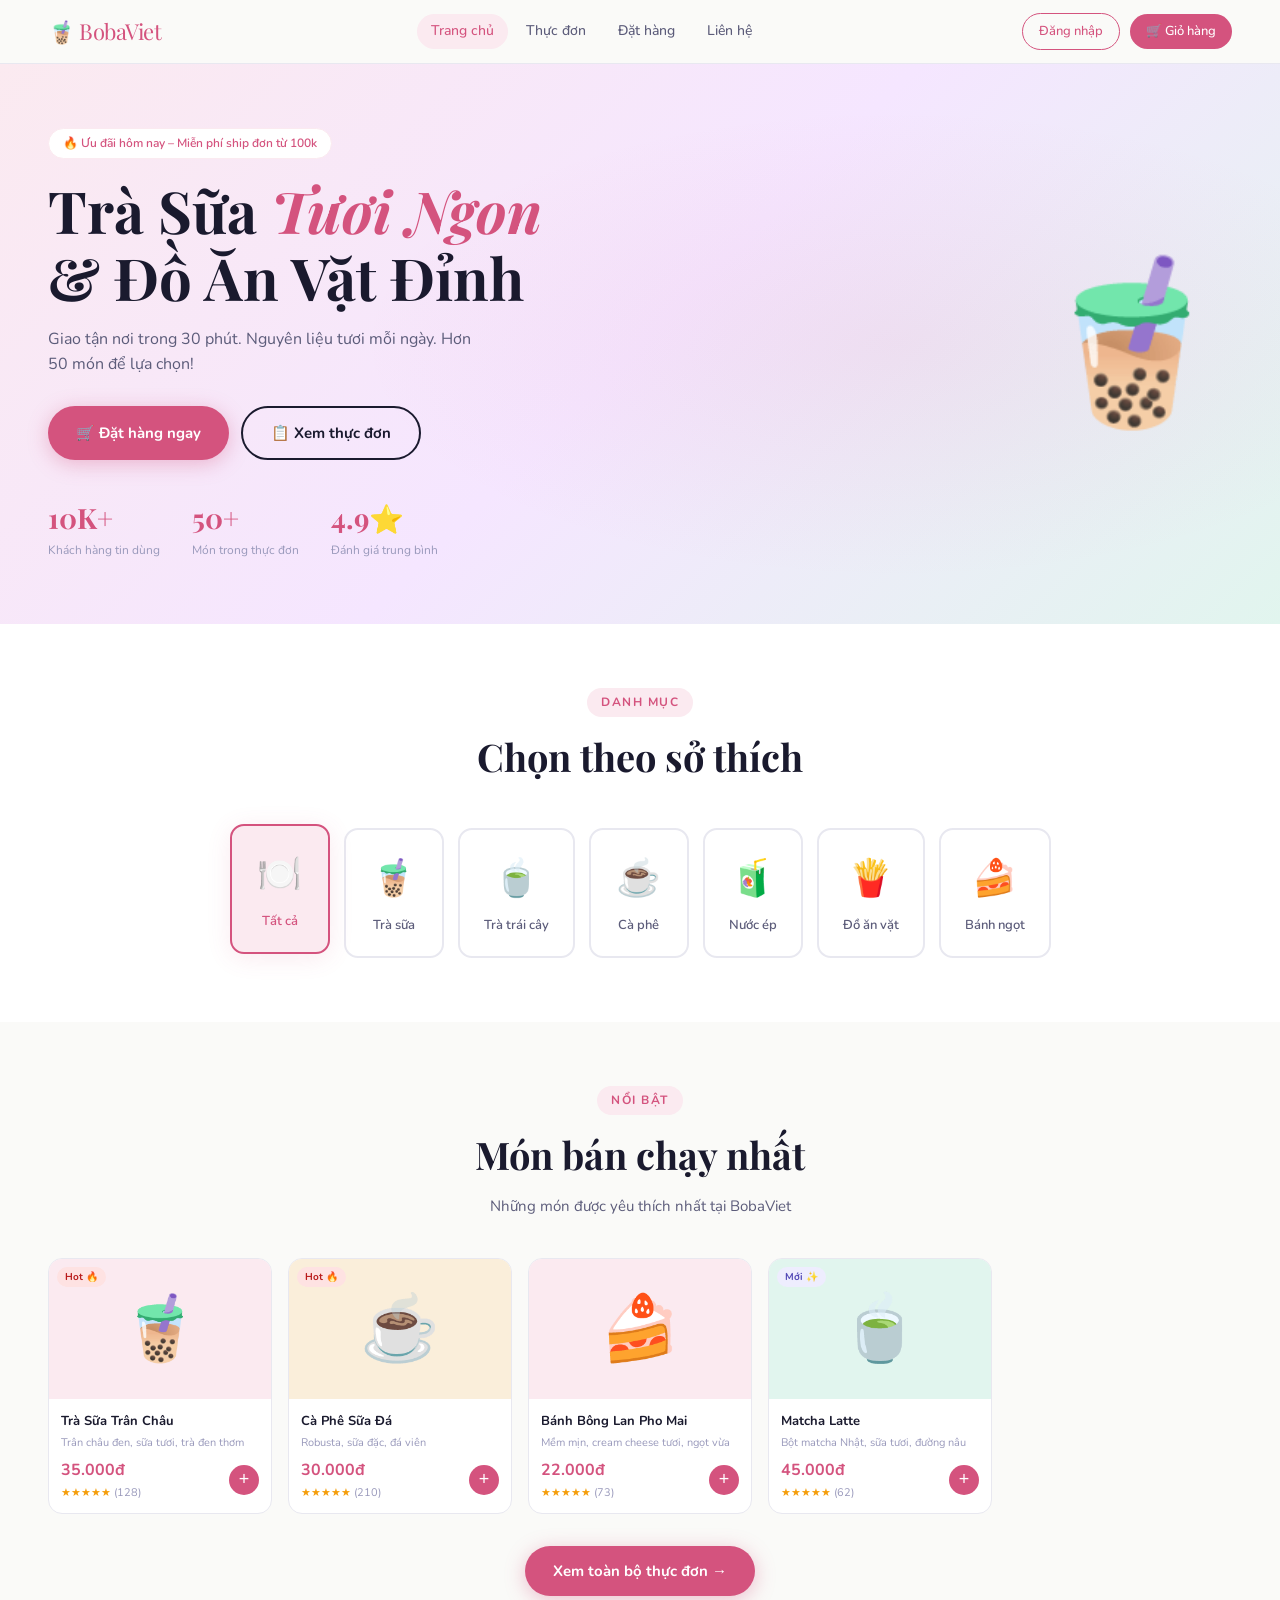
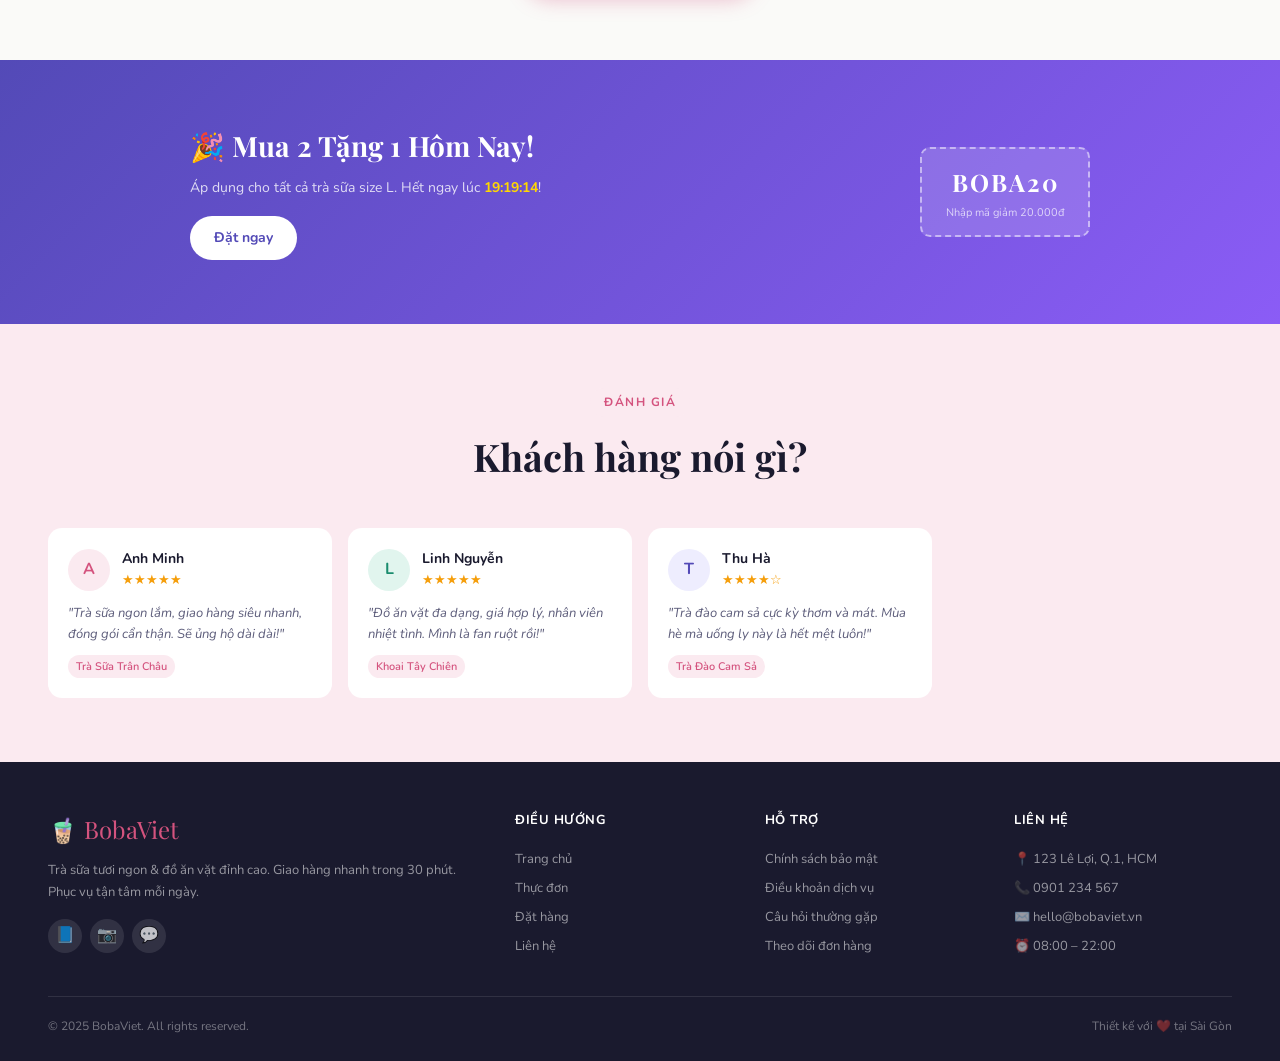
==== commit 764016b7: "upcode" ====
--- a/index.html
+++ b/index.html
@@ -1,19 +1,19 @@
 <!DOCTYPE html>
 <html lang="vi">
 <head>
-<meta charset="UTF-8" />
-<meta name="viewport" content="width=device-width, initial-scale=1.0" />
-<title>BobaViet – Trà Sữa & Đồ Ăn Vặt</title>
-<link rel="preconnect" href="https://fonts.googleapis.com" />
-<link rel="preconnect" href="https://fonts.gstatic.com" crossorigin />
-<link href="https://fonts.googleapis.com/css2?family=Playfair+Display:ital,wght@0,700;1,400&family=Nunito:wght@400;500;600;700&display=swap" rel="stylesheet" />
-<link rel="stylesheet" href="style.css" />
+  <meta charset="UTF-8" />
+  <meta name="viewport" content="width=device-width, initial-scale=1.0" />
+  <title>BobaViet – Trà Sữa & Đồ Ăn Vặt</title>
+  <link rel="preconnect" href="https://fonts.googleapis.com" />
+  <link rel="preconnect" href="https://fonts.gstatic.com" crossorigin />
+  <link href="https://fonts.googleapis.com/css2?family=Playfair+Display:ital,wght@0,700;1,400&family=Nunito:wght@400;500;600;700&display=swap" rel="stylesheet" />
+  <link rel="stylesheet" href="style.css" />
 </head>
-<body class="page-index">
+<body>
 
-<!-- NAV -->
+<!-- ── NAVBAR ─────────────────────────────── -->
 <nav>
-  <div class="nav-logo">BobaViet</div>
+  <div class="nav-logo">🧋 BobaViet</div>
   <div class="nav-links">
     <a href="index.html" class="active">Trang chủ</a>
     <a href="menu.html">Thực đơn</a>
@@ -22,11 +22,13 @@
   </div>
   <div class="nav-actions">
     <a href="login.html" class="btn-login">Đăng nhập</a>
-    <a href="order.html" class="btn-cart">🛒 Giỏ hàng <span class="cart-badge">3</span></a>
+    <a href="order.html" class="btn-cart">
+      🛒 Giỏ hàng <span class="cart-badge">0</span>
+    </a>
   </div>
 </nav>
 
-<!-- HERO -->
+<!-- ── HERO ───────────────────────────────── -->
 <section class="hero">
   <div class="hero-content">
     <div class="hero-badge">🔥 Ưu đãi hôm nay – Miễn phí ship đơn từ 100k</div>
@@ -34,7 +36,7 @@
     <p>Giao tận nơi trong 30 phút. Nguyên liệu tươi mỗi ngày. Hơn 50 món để lựa chọn!</p>
     <div class="hero-btns">
       <a href="order.html" class="btn-primary">🛒 Đặt hàng ngay</a>
-      <a href="menu.html" class="btn-outline">📋 Xem thực đơn</a>
+      <a href="menu.html"  class="btn-outline">📋 Xem thực đơn</a>
     </div>
     <div class="hero-stats">
       <div class="stat-item"><div class="stat-num">10K+</div><div class="stat-lbl">Khách hàng tin dùng</div></div>
@@ -42,91 +44,48 @@
       <div class="stat-item"><div class="stat-num">4.9⭐</div><div class="stat-lbl">Đánh giá trung bình</div></div>
     </div>
   </div>
-  <div class="hero-visual"></div>
+  <div class="hero-visual">🧋</div>
 </section>
 
-<!-- CATEGORIES -->
+<!-- ── DANH MỤC ───────────────────────────── -->
 <section class="section cats">
   <div class="section-header">
     <span class="section-tag">Danh mục</span>
     <h2 class="section-title">Chọn theo sở thích</h2>
   </div>
   <div class="cat-grid">
-    <div class="cat-card active"><div class="cat-icon">🍽️</div><div class="cat-name">Tất cả</div></div>
-    <div class="cat-card"><div class="cat-icon">🧋</div><div class="cat-name">Trà sữa</div></div>
-    <div class="cat-card"><div class="cat-icon">🍵</div><div class="cat-name">Trà trái cây</div></div>
-    <div class="cat-card"><div class="cat-icon">☕</div><div class="cat-name">Cà phê</div></div>
-    <div class="cat-card"><div class="cat-icon">🧃</div><div class="cat-name">Nước ép</div></div>
-    <div class="cat-card"><div class="cat-icon">🍟</div><div class="cat-name">Đồ ăn vặt</div></div>
-    <div class="cat-card"><div class="cat-icon">🍰</div><div class="cat-name">Bánh ngọt</div></div>
+    <div class="cat-card active" data-cat="all">  <div class="cat-icon">🍽️</div><div class="cat-name">Tất cả</div></div>
+    <div class="cat-card" data-cat="tra-sua">      <div class="cat-icon">🧋</div><div class="cat-name">Trà sữa</div></div>
+    <div class="cat-card" data-cat="tra-trai">     <div class="cat-icon">🍵</div><div class="cat-name">Trà trái cây</div></div>
+    <div class="cat-card" data-cat="ca-phe">       <div class="cat-icon">☕</div><div class="cat-name">Cà phê</div></div>
+    <div class="cat-card" data-cat="nuoc-ep">      <div class="cat-icon">🧃</div><div class="cat-name">Nước ép</div></div>
+    <div class="cat-card" data-cat="an-vat">       <div class="cat-icon">🍟</div><div class="cat-name">Đồ ăn vặt</div></div>
+    <div class="cat-card" data-cat="banh">         <div class="cat-icon">🍰</div><div class="cat-name">Bánh ngọt</div></div>
   </div>
 </section>
 
-<!-- PRODUCTS -->
+<!-- ── SẢN PHẨM NỔI BẬT ──────────────────── -->
 <section class="section" style="background:var(--bg);">
   <div class="section-header">
     <span class="section-tag">Nổi bật</span>
     <h2 class="section-title">Món bán chạy nhất</h2>
     <p class="section-sub">Những món được yêu thích nhất tại BobaViet</p>
   </div>
-  <div class="prod-grid">
-    <div class="prod-card">
-      <div class="prod-thumb" style="background:#FBEAF0;"><span>🧋</span><span class="prod-badge badge-hot">Hot 🔥</span></div>
-      <div class="prod-body">
-        <div class="prod-name">Trà Sữa Trân Châu</div>
-        <div class="prod-desc">Trân châu đen, sữa tươi, trà đen thơm</div>
-        <div class="prod-footer">
-          <div><div class="prod-price">35.000đ</div><div class="prod-stars"><span>★★★★★</span> (128)</div></div>
-          <button class="add-btn" onclick="alert('Đã thêm vào giỏ hàng!')">+</button>
-        </div>
-      </div>
-    </div>
-    <div class="prod-card">
-      <div class="prod-thumb" style="background:#E1F5EE;"><span>🍵</span><span class="prod-badge badge-new">Mới ✨</span></div>
-      <div class="prod-body">
-        <div class="prod-name">Trà Đào Cam Sả</div>
-        <div class="prod-desc">Đào tươi, cam vắt, sả thơm mát</div>
-        <div class="prod-footer">
-          <div><div class="prod-price">40.000đ</div><div class="prod-stars"><span>★★★★☆</span> (84)</div></div>
-          <button class="add-btn" onclick="alert('Đã thêm vào giỏ hàng!')">+</button>
-        </div>
-      </div>
-    </div>
-    <div class="prod-card">
-      <div class="prod-thumb" style="background:#FAEEDA;"><span>☕</span><span class="prod-badge badge-hot">Hot 🔥</span></div>
-      <div class="prod-body">
-        <div class="prod-name">Cà Phê Sữa Đá</div>
-        <div class="prod-desc">Robusta, sữa đặc, đá viên</div>
-        <div class="prod-footer">
-          <div><div class="prod-price">30.000đ</div><div class="prod-stars"><span>★★★★★</span> (210)</div></div>
-          <button class="add-btn" onclick="alert('Đã thêm vào giỏ hàng!')">+</button>
-        </div>
-      </div>
-    </div>
-    <div class="prod-card">
-      <div class="prod-thumb" style="background:#EEEDFE;"><span>🍟</span><span class="prod-badge badge-sale">-20% 🏷️</span></div>
-      <div class="prod-body">
-        <div class="prod-name">Khoai Tây Chiên</div>
-        <div class="prod-desc">Giòn rụm, muối phô mai, sốt tương cà</div>
-        <div class="prod-footer">
-          <div><div class="prod-price">20.000đ</div><div class="prod-stars"><span>★★★★☆</span> (97)</div></div>
-          <button class="add-btn" onclick="alert('Đã thêm vào giỏ hàng!')">+</button>
-        </div>
-      </div>
-    </div>
+  <div class="prod-grid" id="home-prod-grid">
+    <!-- Được render bởi app.js -->
   </div>
-  <div style="text-align:center; margin-top:32px;">
+  <div style="text-align:center;margin-top:32px;">
     <a href="menu.html" class="btn-primary" style="display:inline-flex;">Xem toàn bộ thực đơn →</a>
   </div>
 </section>
 
-<!-- PROMO BANNER -->
+<!-- ── BANNER KHUYẾN MÃI ──────────────────── -->
 <section class="section promo">
   <div class="promo-inner">
     <div class="promo-text">
       <h2>🎉 Mua 2 Tặng 1 Hôm Nay!</h2>
-      <p>Áp dụng cho tất cả trà sữa size L. Chỉ còn hôm nay thôi nhé!</p>
-      <a href="order.html" class="btn-white" style="margin-top:16px; display:inline-block;">Đặt ngay</a>
+      <p>Áp dụng cho tất cả trà sữa size L. Hết ngay lúc <strong id="countdown" style="color:#FFD700;">23:59:59</strong>!</p>
+      <a href="order.html" class="btn-white" style="margin-top:16px;display:inline-block;">Đặt ngay</a>
     </div>
     <div class="promo-code">
       <div class="code">BOBA20</div>
@@ -135,7 +94,7 @@
   </div>
 </section>
 
-<!-- REVIEWS -->
+<!-- ── ĐÁNH GIÁ KHÁCH HÀNG ───────────────── -->
 <section class="section reviews-bg">
   <div class="section-header">
     <span class="section-tag">Đánh giá</span>
@@ -143,30 +102,39 @@
   </div>
   <div class="reviews-grid">
     <div class="review-card">
-      <div class="review-header"><div class="avatar" style="background:#FBEAF0;color:#D4537E;">A</div><div><div class="review-name">Anh Minh</div><div class="review-stars">★★★★★</div></div></div>
+      <div class="review-header">
+        <div class="avatar" style="background:#FBEAF0;color:#D4537E;">A</div>
+        <div><div class="review-name">Anh Minh</div><div class="review-stars">★★★★★</div></div>
+      </div>
       <div class="review-text">"Trà sữa ngon lắm, giao hàng siêu nhanh, đóng gói cẩn thận. Sẽ ủng hộ dài dài!"</div>
       <span class="review-tag">Trà Sữa Trân Châu</span>
     </div>
     <div class="review-card">
-      <div class="review-header"><div class="avatar" style="background:#E1F5EE;color:#1A8C6E;">L</div><div><div class="review-name">Linh Nguyễn</div><div class="review-stars">★★★★★</div></div></div>
+      <div class="review-header">
+        <div class="avatar" style="background:#E1F5EE;color:#1A8C6E;">L</div>
+        <div><div class="review-name">Linh Nguyễn</div><div class="review-stars">★★★★★</div></div>
+      </div>
       <div class="review-text">"Đồ ăn vặt đa dạng, giá hợp lý, nhân viên nhiệt tình. Mình là fan ruột rồi!"</div>
       <span class="review-tag">Khoai Tây Chiên</span>
     </div>
     <div class="review-card">
-      <div class="review-header"><div class="avatar" style="background:#EEEDFE;color:#534AB7;">T</div><div><div class="review-name">Thu Hà</div><div class="review-stars">★★★★☆</div></div></div>
+      <div class="review-header">
+        <div class="avatar" style="background:#EEEDFE;color:#534AB7;">T</div>
+        <div><div class="review-name">Thu Hà</div><div class="review-stars">★★★★☆</div></div>
+      </div>
       <div class="review-text">"Trà đào cam sả cực kỳ thơm và mát. Mùa hè mà uống ly này là hết mệt luôn!"</div>
       <span class="review-tag">Trà Đào Cam Sả</span>
     </div>
   </div>
 </section>
 
-<!-- FOOTER -->
+<!-- ── FOOTER ─────────────────────────────── -->
 <footer>
   <div class="footer-grid">
     <div>
-      <div class="footer-logo">BobaViet</div>
+      <div class="footer-logo">🧋 BobaViet</div>
       <p class="footer-desc">Trà sữa tươi ngon & đồ ăn vặt đỉnh cao. Giao hàng nhanh trong 30 phút. Phục vụ tận tâm mỗi ngày.</p>
-      <div class="social-row" style="margin-top:16px;">
+      <div class="social-row">
         <a href="#" class="social-btn">📘</a>
         <a href="#" class="social-btn">📷</a>
         <a href="#" class="social-btn">💬</a>
@@ -200,14 +168,6 @@
   </div>
 </footer>
 
-<script>
-  // Category filter
-  document.querySelectorAll('.cat-card').forEach(card => {
-    card.addEventListener('click', () => {
-      document.querySelectorAll('.cat-card').forEach(c => c.classList.remove('active'));
-      card.classList.add('active');
-    });
-  });
-</script>
+<script src="app.js"></script>
 </body>
 </html>
--- a/style.css
+++ b/style.css
@@ -1,2485 +1,1482 @@
-*,
-*::before,
-*::after {
-    box-sizing: border-box;
-    margin: 0;
-    padding: 0;
-}
-
-/* Conflict resolved for :root */
+/* ============================================================
+   style.css – BobaViet · Shared Stylesheet
+   Dùng chung cho: index, menu, order, contact, login
+   ============================================================ */
+
+/* ── RESET & VARIABLES ─────────────────────────────────────── */
+*, *::before, *::after { box-sizing: border-box; margin: 0; padding: 0; }
+
 :root {
-    --pink: #D4537E;
-    --pink-lt: #FBEAF0;
-    --pink-dk: #8C2A4B;
-    --teal: #1A8C6E;
-    --teal-lt: #E1F5EE;
-    --amber: #D97706;
-    --amber-lt: #FAEEDA;
-    --purple: #534AB7;
-    --purple-lt: #EEEDFE;
-    --text: #1A1A2E;
-    --text-s: #5C5C7A;
-    --text-t: #9999BB;
-    --bg: #FAFAF8;
-    --white: #FFFFFF;
-    --border: #E8E8F0;
-    --shadow: 0 4px 24px rgba(212, 83, 126, .12);
-    --r: 14px;
-}
-
-body.page-login {
-    --pink: #D4537E;
-    --pink-lt: #FBEAF0;
-    --pink-dk: #8C2A4B;
-    --teal: #1A8C6E;
-    --teal-lt: #EAF3DE;
-    --amber: #D97706;
-    --purple: #534AB7;
-    --purple-lt: #EEEDFE;
-    --text: #1A1A2E;
-    --text-s: #5C5C7A;
-    --text-t: #9999BB;
-    --bg: #FAFAF8;
-    --white: #FFFFFF;
-    --border: #E8E8F0;
-    --shadow: 0 8px 40px rgba(212, 83, 126, .15);
-    --r: 16px;
-}
-
-body.page-order {
-    --pink: #D4537E;
-    --pink-lt: #FBEAF0;
-    --pink-dk: #8C2A4B;
-    --teal: #1A8C6E;
-    --teal-lt: #EAF3DE;
-    --amber: #D97706;
-    --amber-lt: #FAEEDA;
-    --purple: #534AB7;
-    --purple-lt: #EEEDFE;
-    --text: #1A1A2E;
-    --text-s: #5C5C7A;
-    --text-t: #9999BB;
-    --bg: #FAFAF8;
-    --white: #FFFFFF;
-    --border: #E8E8F0;
-    --shadow: 0 4px 24px rgba(212, 83, 126, .12);
-    --r: 14px;
-}
-
-/* Conflict resolved for body */
+  --pink:       #D4537E;
+  --pink-lt:    #FBEAF0;
+  --pink-dk:    #8C2A4B;
+  --teal:       #1A8C6E;
+  --teal-lt:    #E1F5EE;
+  --teal-dk:    #EAF3DE;
+  --amber:      #D97706;
+  --amber-lt:   #FAEEDA;
+  --purple:     #534AB7;
+  --purple-lt:  #EEEDFE;
+  --text:       #1A1A2E;
+  --text-s:     #5C5C7A;
+  --text-t:     #9999BB;
+  --bg:         #FAFAF8;
+  --white:      #FFFFFF;
+  --border:     #E8E8F0;
+  --shadow:     0 4px 24px rgba(212, 83, 126, .12);
+  --shadow-lg:  0 8px 40px rgba(212, 83, 126, .15);
+  --r:          14px;
+  --r-sm:       10px;
+}
+
 body {
-    font-family: "Nunito", sans-serif;
-    background: var(--bg);
-    color: var(--text);
-}
-
-body.page-index {
-    font-family: "Nunito", sans-serif;
-    background: var(--bg);
-    color: var(--text);
-    line-height: 1.6;
-}
-
-body.page-login {
-    font-family: "Nunito", sans-serif;
-    background: var(--bg);
-    color: var(--text);
-    min-height: 100vh;
-    display: flex;
-    flex-direction: column;
-}
-
-a {
-    text-decoration: none;
-    color: inherit;
-}
-
-/* Conflict resolved for nav */
+  font-family: 'Nunito', sans-serif;
+  background: var(--bg);
+  color: var(--text);
+  line-height: 1.6;
+}
+
+a { text-decoration: none; color: inherit; }
+img { display: block; max-width: 100%; }
+
+
+/* ── NAVBAR ─────────────────────────────────────────────────── */
 nav {
-    position: sticky;
-    top: 0;
-    z-index: 100;
-    background: rgba(250, 250, 248, .92);
-    backdrop-filter: blur(12px);
-    border-bottom: 1px solid var(--border);
-    padding: 0 48px;
-    display: flex;
-    align-items: center;
-    justify-content: space-between;
-    height: 64px;
-}
-
-.page-index nav {
-    position: sticky;
-    top: 0;
-    z-index: 100;
-    background: rgba(250, 250, 248, .92);
-    backdrop-filter: blur(12px);
-    border-bottom: 1px solid var(--border);
-    padding: 0 48px;
-    display: flex;
-    align-items: center;
-    justify-content: space-between;
-    gap: 24px;
-    height: 64px;
-}
-
-.page-menu nav {
-    position: sticky;
-    top: 0;
-    z-index: 100;
-    background: rgba(250, 250, 248, .92);
-    backdrop-filter: blur(12px);
-    border-bottom: 1px solid var(--border);
-    padding: 0 48px;
-    display: flex;
-    align-items: center;
-    justify-content: space-between;
-    gap: 24px;
-    height: 64px;
-}
-
-.page-login nav {
-    background: var(--white);
-    border-bottom: 1px solid var(--border);
-    padding: 0 48px;
-    display: flex;
-    align-items: center;
-    justify-content: space-between;
-    height: 64px;
-    flex-shrink: 0;
-}
-
-/* Conflict resolved for .nav-logo */
+  position: sticky;
+  top: 0;
+  z-index: 100;
+  background: rgba(250, 250, 248, .92);
+  backdrop-filter: blur(12px);
+  border-bottom: 1px solid var(--border);
+  padding: 0 48px;
+  display: flex;
+  align-items: center;
+  justify-content: space-between;
+  gap: 24px;
+  height: 64px;
+}
+
 .nav-logo {
-    font-family: "Playfair Display", serif;
-    font-size: 22px;
-    color: var(--pink);
-}
-
-.page-index .nav-logo {
-    font-family: "Playfair Display", serif;
-    font-size: 22px;
-    color: var(--pink);
-    letter-spacing: -.5px;
-}
-
-.nav-links {
-    display: flex;
-    gap: 4px;
-}
+  font-family: 'Playfair Display', serif;
+  font-size: 22px;
+  color: var(--pink);
+  letter-spacing: -.5px;
+}
+
+.nav-links { display: flex; gap: 4px; }
 
 .nav-links a {
-    font-size: 14px;
-    font-weight: 500;
-    padding: 6px 14px;
-    border-radius: 30px;
-    color: var(--text-s);
-    transition: .2s;
+  font-size: 14px;
+  font-weight: 500;
+  padding: 6px 14px;
+  border-radius: 30px;
+  color: var(--text-s);
+  transition: .2s;
 }
 
 .nav-links a:hover,
 .nav-links a.active {
-    background: var(--pink-lt);
-    color: var(--pink);
-}
-
-/* Conflict resolved for .nav-actions */
-.nav-actions {
-    display: flex;
-    align-items: center;
-    gap: 10px;
-}
-
-.page-contact .nav-actions {
-    display: flex;
-    gap: 10px;
-}
-
-/* Conflict resolved for .btn-login */
+  background: var(--pink-lt);
+  color: var(--pink);
+}
+
+.nav-actions { display: flex; align-items: center; gap: 10px; }
+
+.nav-actions a {
+  font-size: 13px;
+  font-weight: 500;
+  padding: 7px 16px;
+  border-radius: 30px;
+}
+
+.nav-user { font-size: 13px; color: var(--text-s); }
+
+/* Buttons in nav */
 .btn-login {
-    font-size: 13px;
-    font-weight: 500;
-    padding: 7px 16px;
-    border-radius: 30px;
-    color: var(--pink);
-    border: 1.5px solid var(--pink);
-}
-
-.page-index .btn-login {
-    color: var(--pink);
-    border: 1.5px solid var(--pink);
-}
-
-/* Conflict resolved for .btn-cart */
+  color: var(--pink);
+  border: 1.5px solid var(--pink);
+  transition: .2s;
+}
+.btn-login:hover { background: var(--pink-lt); }
+
 .btn-cart {
-    font-size: 13px;
-    font-weight: 500;
-    padding: 7px 16px;
-    border-radius: 30px;
-    background: var(--pink);
-    color: #fff;
-    position: relative;
-}
-
-.page-index .btn-cart {
-    background: var(--pink);
-    color: #fff;
-    position: relative;
-}
+  background: var(--pink);
+  color: #fff;
+  position: relative;
+  transition: .2s;
+}
+.btn-cart:hover { background: var(--pink-dk); }
 
 .cart-badge {
-    position: absolute;
-    top: -6px;
-    right: -6px;
-    width: 18px;
-    height: 18px;
-    border-radius: 50%;
-    background: var(--amber);
-    color: #fff;
-    font-size: 10px;
-    font-weight: 700;
-    display: flex;
-    align-items: center;
-    justify-content: center;
-}
-
-/* Conflict resolved for .page-hero */
-.page-hero {
-    background: linear-gradient(135deg, var(--pink-lt) 0%, #F0F8FF 50%, var(--teal-lt) 100%);
-    padding: 48px;
-    text-align: center;
-}
-
-.page-menu .page-hero {
-    background: linear-gradient(135deg, #FBEAF0 0%, #F0E8FF 100%);
-    padding: 40px 48px;
-    display: flex;
-    align-items: center;
-    justify-content: space-between;
-}
-
-.page-hero .tag {
-    display: inline-block;
-    background: var(--white);
-    border: 1px solid var(--pink-lt);
-    border-radius: 30px;
-    padding: 5px 16px;
-    font-size: 12px;
-    font-weight: 700;
-    color: var(--pink);
-    letter-spacing: 1px;
-    text-transform: uppercase;
-    margin-bottom: 14px;
-}
-
-/* Conflict resolved for .page-hero h1 */
-.page-hero h1 {
-    font-family: "Playfair Display", serif;
-    font-size: 38px;
-    color: var(--text);
-    margin-bottom: 10px;
-}
-
-.page-menu .page-hero h1 {
-    font-family: "Playfair Display", serif;
-    font-size: 36px;
-    color: var(--text);
-    margin-bottom: 6px;
-}
-
-/* Conflict resolved for .page-hero p */
-.page-hero p {
-    font-size: 15px;
-    color: var(--text-s);
-    max-width: 500px;
-    margin: 0 auto;
-}
-
-.page-menu .page-hero p {
-    font-size: 14px;
-    color: var(--text-s);
-}
-
-.contact-layout {
-    display: grid;
-    grid-template-columns: 1fr 1.5fr;
-    gap: 24px;
-    padding: 40px 48px;
-    max-width: 1100px;
-    margin: 0 auto;
-    align-items: start;
-}
-
+  position: absolute;
+  top: -6px; right: -6px;
+  width: 18px; height: 18px;
+  border-radius: 50%;
+  background: var(--amber);
+  color: #fff;
+  font-size: 10px;
+  font-weight: 700;
+  display: flex;
+  align-items: center;
+  justify-content: center;
+}
+
+
+/* ── SHARED BUTTONS ─────────────────────────────────────────── */
+.btn-primary {
+  display: inline-flex;
+  align-items: center;
+  gap: 8px;
+  padding: 13px 28px;
+  background: var(--pink);
+  color: #fff;
+  border-radius: 30px;
+  font-size: 15px;
+  font-weight: 700;
+  transition: .2s;
+  box-shadow: 0 4px 20px rgba(212, 83, 126, .35);
+  border: none;
+  cursor: pointer;
+}
+.btn-primary:hover {
+  background: var(--pink-dk);
+  transform: translateY(-2px);
+}
+
+.btn-outline {
+  display: inline-flex;
+  align-items: center;
+  gap: 8px;
+  padding: 13px 28px;
+  border: 2px solid var(--text);
+  color: var(--text);
+  border-radius: 30px;
+  font-size: 15px;
+  font-weight: 700;
+  transition: .2s;
+}
+.btn-outline:hover {
+  border-color: var(--pink);
+  color: var(--pink);
+}
+
+.btn-white {
+  display: inline-block;
+  background: #fff;
+  color: var(--purple);
+  font-size: 14px;
+  font-weight: 700;
+  padding: 11px 24px;
+  border-radius: 30px;
+  transition: .2s;
+}
+.btn-white:hover {
+  transform: translateY(-2px);
+  box-shadow: 0 4px 16px rgba(0, 0, 0, .2);
+}
+
+.btn-submit {
+  display: block;
+  width: 100%;
+  padding: 13px;
+  background: var(--pink);
+  color: #fff;
+  border: none;
+  border-radius: var(--r-sm);
+  font-size: 15px;
+  font-weight: 700;
+  cursor: pointer;
+  transition: .2s;
+}
+.btn-submit:hover {
+  background: var(--pink-dk);
+  transform: translateY(-2px);
+  box-shadow: 0 4px 20px rgba(212, 83, 126, .35);
+}
+
+
+/* ── SHARED SECTION ─────────────────────────────────────────── */
+.section { padding: 64px 48px; }
+
+.section-header { text-align: center; margin-bottom: 40px; }
+
+.section-tag {
+  display: inline-block;
+  background: var(--pink-lt);
+  color: var(--pink);
+  font-size: 12px;
+  font-weight: 700;
+  letter-spacing: 1.5px;
+  text-transform: uppercase;
+  padding: 5px 14px;
+  border-radius: 30px;
+  margin-bottom: 10px;
+}
+
+.section-title {
+  font-family: 'Playfair Display', serif;
+  font-size: clamp(26px, 4vw, 38px);
+  color: var(--text);
+  margin-bottom: 8px;
+}
+
+.section-sub { font-size: 15px; color: var(--text-s); }
+
+
+/* ── SHARED CARD ─────────────────────────────────────────────── */
 .card {
-    background: var(--white);
-    border: 1.5px solid var(--border);
-    border-radius: var(--r);
-    padding: 24px;
-    margin-bottom: 16px;
-}
-
-/* Conflict resolved for .card-title */
+  background: var(--white);
+  border: 1.5px solid var(--border);
+  border-radius: var(--r);
+  padding: 24px;
+  margin-bottom: 16px;
+}
+
 .card-title {
-    font-size: 11px;
-    font-weight: 700;
-    letter-spacing: 1.5px;
-    text-transform: uppercase;
-    color: var(--text-t);
-    margin-bottom: 18px;
-}
-
-.page-order .card-title {
-    font-size: 11px;
-    font-weight: 700;
-    letter-spacing: 1.5px;
-    text-transform: uppercase;
-    color: var(--text-t);
-    margin-bottom: 18px;
-    display: flex;
-    align-items: center;
-    gap: 8px;
-}
-
-.info-item {
-    display: flex;
-    align-items: flex-start;
-    gap: 14px;
-    padding: 14px 0;
-    border-bottom: 1px solid var(--border);
-}
-
-.info-item:last-child {
-    border-bottom: none;
-    padding-bottom: 0;
-}
-
-.info-icon {
-    width: 42px;
-    height: 42px;
-    border-radius: 12px;
-    display: flex;
-    align-items: center;
-    justify-content: center;
-    font-size: 20px;
-    flex-shrink: 0;
-}
-
-.info-label {
-    font-size: 11px;
-    color: var(--text-t);
-    margin-bottom: 2px;
-}
-
-.info-val {
-    font-size: 14px;
-    font-weight: 700;
-    color: var(--text);
-}
-
-.info-sub {
-    font-size: 12px;
-    color: var(--text-s);
-    margin-top: 2px;
-}
-
-.social-grid {
-    display: flex;
-    flex-direction: column;
-    gap: 8px;
-}
-
-/* Conflict resolved for .social-btn */
-.social-btn {
-    display: flex;
-    align-items: center;
-    gap: 12px;
-    padding: 12px 14px;
-    border: 1.5px solid var(--border);
-    border-radius: 12px;
-    cursor: pointer;
-    transition: .2s;
-}
-
-.page-index .social-btn {
-    width: 34px;
-    height: 34px;
-    border-radius: 50%;
-    background: rgba(255, 255, 255, .1);
-    display: flex;
-    align-items: center;
-    justify-content: center;
-    font-size: 16px;
-    transition: .2s;
-}
-
-.page-login .social-btn {
-    display: flex;
-    align-items: center;
-    justify-content: center;
-    gap: 10px;
-    width: 100%;
-    padding: 10px;
-    border: 1.5px solid var(--border);
-    border-radius: 10px;
-    font-size: 13px;
-    font-weight: 600;
-    cursor: pointer;
-    background: var(--white);
-    color: var(--text);
-    transition: .2s;
-    margin-bottom: 8px;
-}
-
-/* Conflict resolved for .social-btn:hover */
-.social-btn:hover {
-    border-color: var(--pink);
-    background: var(--pink-lt);
-}
-
-.page-index .social-btn:hover {
-    background: var(--pink);
-}
-
-/* Conflict resolved for .social-icon */
-.social-icon {
-    font-size: 22px;
-}
-
-.page-login .social-icon {
-    font-size: 18px;
-}
-
-.social-name {
-    font-size: 13px;
-    font-weight: 600;
-}
-
-.social-handle {
-    font-size: 12px;
-    color: var(--text-t);
-}
-
-.branch-grid {
-    display: grid;
-    grid-template-columns: repeat(3, 1fr);
-    gap: 8px;
-}
-
-.branch-card {
-    background: var(--bg);
-    border: 1.5px solid var(--border);
-    border-radius: 10px;
-    padding: 12px;
-    text-align: center;
-    cursor: pointer;
-    transition: .2s;
-}
-
-.branch-card:hover {
-    border-color: var(--pink);
-    background: var(--pink-lt);
-}
-
-.branch-num {
-    font-size: 11px;
-    color: var(--text-t);
-    margin-bottom: 4px;
-}
-
-.branch-name {
-    font-size: 13px;
-    font-weight: 700;
-}
-
-.branch-addr {
-    font-size: 11px;
-    color: var(--text-s);
-    margin-top: 2px;
-}
-
-.form-grid {
-    display: grid;
-    grid-template-columns: 1fr 1fr;
-    gap: 12px;
-}
-
-/* Conflict resolved for .field */
-.field {
-    margin-bottom: 12px;
-}
-
-.page-login .field {
-    margin-bottom: 13px;
-}
+  font-size: 11px;
+  font-weight: 700;
+  letter-spacing: 1.5px;
+  text-transform: uppercase;
+  color: var(--text-t);
+  margin-bottom: 18px;
+  display: flex;
+  align-items: center;
+  gap: 8px;
+}
+.card-title::after {
+  content: '';
+  flex: 1;
+  height: 1px;
+  background: var(--border);
+}
+
+
+/* ── SHARED FORM FIELDS ─────────────────────────────────────── */
+.field { margin-bottom: 13px; }
 
 .field label {
-    display: block;
-    font-size: 12px;
-    font-weight: 600;
-    color: var(--text-s);
-    margin-bottom: 5px;
-}
-
-.input-wrap {
-    position: relative;
-}
-
-/* Conflict resolved for .input-wrap .ico */
+  display: block;
+  font-size: 12px;
+  font-weight: 600;
+  color: var(--text-s);
+  margin-bottom: 5px;
+}
+
+.field-group,
+.field-row {
+  display: grid;
+  grid-template-columns: 1fr 1fr;
+  gap: 12px;
+  margin-bottom: 12px;
+}
+
+.input-wrap { position: relative; }
+
 .input-wrap .ico {
-    position: absolute;
-    left: 12px;
-    top: 50%;
-    transform: translateY(-50%);
-    font-size: 16px;
-}
-
-.page-login .input-wrap .ico {
-    position: absolute;
-    left: 13px;
-    top: 50%;
-    transform: translateY(-50%);
-    font-size: 16px;
+  position: absolute;
+  left: 12px;
+  top: 50%;
+  transform: translateY(-50%);
+  font-size: 16px;
+  pointer-events: none;
 }
 
 .input-wrap input,
 .input-wrap select {
-    width: 100%;
-    padding: 10px 14px 10px 38px;
-    border: 1.5px solid var(--border);
-    border-radius: 10px;
-    font-size: 14px;
-    font-family: inherit;
-    background: var(--white);
-    color: var(--text);
-    transition: .2s;
+  width: 100%;
+  padding: 11px 14px 11px 40px;
+  border: 1.5px solid var(--border);
+  border-radius: var(--r-sm);
+  font-size: 14px;
+  font-family: inherit;
+  background: var(--bg);
+  color: var(--text);
+  transition: .2s;
 }
 
 .input-wrap input:focus,
 .input-wrap select:focus {
-    outline: none;
-    border-color: var(--pink);
-    box-shadow: 0 0 0 3px var(--pink-lt);
-}
-
-/* Conflict resolved for textarea */
+  outline: none;
+  border-color: var(--pink);
+  background: var(--white);
+  box-shadow: 0 0 0 3px var(--pink-lt);
+}
+
 textarea {
-    width: 100%;
-    padding: 12px 14px;
-    border: 1.5px solid var(--border);
-    border-radius: 10px;
-    font-size: 14px;
-    font-family: inherit;
-    resize: vertical;
-    min-height: 110px;
-    color: var(--text);
-    transition: .2s;
-}
-
-.page-order textarea {
-    padding: 10px 14px;
-    resize: vertical;
-    min-height: 80px;
+  width: 100%;
+  padding: 12px 14px;
+  border: 1.5px solid var(--border);
+  border-radius: var(--r-sm);
+  font-size: 14px;
+  font-family: inherit;
+  resize: vertical;
+  min-height: 100px;
+  color: var(--text);
+  transition: .2s;
 }
 
 textarea:focus {
-    outline: none;
-    border-color: var(--pink);
-    box-shadow: 0 0 0 3px var(--pink-lt);
-}
-
-/* Conflict resolved for .btn-submit */
-.btn-submit {
-    width: 100%;
-    padding: 13px;
-    background: var(--pink);
-    color: #fff;
-    border: none;
-    border-radius: 12px;
-    font-size: 15px;
-    font-weight: 700;
-    cursor: pointer;
-    transition: .2s;
-    margin-top: 4px;
-}
-
-.page-login .btn-submit {
-    width: 100%;
-    padding: 12px;
-    background: var(--pink);
-    color: #fff;
-    border: none;
-    border-radius: 12px;
-    font-size: 15px;
-    font-weight: 700;
-    cursor: pointer;
-    transition: .2s;
-    margin-bottom: 12px;
-}
-
-.page-order .btn-submit {
-    display: block;
-    width: 100%;
-    padding: 14px;
-    background: var(--pink);
-    color: #fff;
-    border: none;
-    border-radius: 12px;
-    font-size: 15px;
-    font-weight: 700;
-    cursor: pointer;
-    transition: .2s;
-    margin-top: 14px;
-    letter-spacing: .3px;
-}
-
-.btn-submit:hover {
-    background: var(--pink-dk);
-    transform: translateY(-2px);
-    box-shadow: 0 4px 20px rgba(212, 83, 126, .35);
-}
-
-.secure-note {
-    text-align: center;
-    font-size: 12px;
-    color: var(--text-t);
-    margin-top: 8px;
-}
-
-.success-box {
-    display: none;
-    background: var(--teal-lt);
-    border: 1.5px solid #97C459;
-    border-radius: 12px;
-    padding: 14px 16px;
-    margin-top: 12px;
-}
-
-.success-box strong {
-    display: block;
-    font-size: 14px;
-    color: var(--teal);
-    margin-bottom: 4px;
-}
-
-.success-box p {
-    font-size: 12px;
-    color: #3B6D11;
-}
-
-.map-box {
-    background: linear-gradient(135deg, var(--bg), var(--teal-lt));
-    border: 1.5px solid var(--border);
-    border-radius: 12px;
-    height: 160px;
-    display: flex;
-    align-items: center;
-    justify-content: center;
-    margin-bottom: 14px;
-    position: relative;
-    overflow: hidden;
-}
-
-.map-placeholder {
-    text-align: center;
-}
-
-.map-placeholder .map-icon {
-    font-size: 36px;
-    margin-bottom: 8px;
-}
-
-.map-placeholder p {
-    font-size: 13px;
-    font-weight: 600;
-    color: var(--text-s);
-}
-
-.map-placeholder span {
-    font-size: 11px;
-    color: var(--text-t);
-}
-
-.map-pin {
-    position: absolute;
-    font-size: 28px;
-    animation: bounce 2s ease-in-out infinite;
-}
-
-@keyframes bounce {
-
-    0%,
-    100% {
-        transform: translateY(0)
-    }
-
-    50% {
-        transform: translateY(-8px)
-    }
-}
-
-/* Conflict resolved for footer */
+  outline: none;
+  border-color: var(--pink);
+  box-shadow: 0 0 0 3px var(--pink-lt);
+}
+
+/* Alert boxes */
+.alert-box {
+  border-radius: var(--r-sm);
+  padding: 11px 14px;
+  margin-bottom: 12px;
+  font-size: 13px;
+  display: none;
+}
+.alert-success {
+  background: var(--teal-dk);
+  border: 1.5px solid #97C459;
+  color: var(--teal);
+}
+.alert-error {
+  background: #FEE2E2;
+  border: 1.5px solid #FCA5A5;
+  color: #B91C1C;
+}
+
+
+/* ── PRODUCT CARDS (shared menu + home) ─────────────────────── */
+.prod-grid {
+  display: grid;
+  grid-template-columns: repeat(auto-fill, minmax(200px, 1fr));
+  gap: 16px;
+  margin-bottom: 28px;
+}
+
+.prod-card {
+  background: var(--white);
+  border: 1.5px solid var(--border);
+  border-radius: var(--r);
+  overflow: hidden;
+  cursor: pointer;
+  transition: .25s;
+}
+.prod-card:hover {
+  border-color: var(--pink);
+  box-shadow: var(--shadow);
+  transform: translateY(-4px);
+}
+
+.prod-thumb {
+  height: 120px;
+  display: flex;
+  align-items: center;
+  justify-content: center;
+  font-size: 56px;
+  position: relative;
+}
+
+.prod-badge {
+  position: absolute;
+  top: 8px; left: 8px;
+  font-size: 10px;
+  font-weight: 700;
+  padding: 2px 8px;
+  border-radius: 20px;
+}
+
+.badge-hot  { background: #FEE2E2; color: #B91C1C; }
+.badge-new  { background: var(--purple-lt); color: var(--purple); }
+.badge-sale { background: var(--amber-lt); color: var(--amber); }
+
+.prod-body { padding: 12px; }
+
+.prod-name {
+  font-size: 13px;
+  font-weight: 700;
+  margin-bottom: 3px;
+  color: var(--text);
+}
+
+.prod-desc {
+  font-size: 11px;
+  color: var(--text-t);
+  margin-bottom: 8px;
+  line-height: 1.4;
+}
+
+.prod-foot,
+.prod-footer {
+  display: flex;
+  align-items: center;
+  justify-content: space-between;
+}
+
+.prod-price {
+  font-size: 16px;
+  font-weight: 700;
+  color: var(--pink);
+}
+
+.prod-stars { font-size: 11px; color: var(--text-t); }
+.prod-stars span { color: #F59E0B; }
+
+.add-btn {
+  display: flex;
+  align-items: center;
+  justify-content: center;
+  width: 30px; height: 30px;
+  background: var(--pink);
+  color: #fff;
+  border-radius: 50%;
+  border: none;
+  font-size: 18px;
+  cursor: pointer;
+  transition: .2s;
+  flex-shrink: 0;
+}
+.add-btn:hover { background: var(--pink-dk); transform: scale(1.1); }
+
+
+/* ── FOOTER ─────────────────────────────────────────────────── */
 footer {
-    background: var(--text);
-    color: rgba(255, 255, 255, .6);
-    text-align: center;
-    padding: 20px;
-    font-size: 13px;
-    margin-top: 48px;
-}
-
-.page-contact footer {
-    background: var(--text);
-    color: rgba(255, 255, 255, .6);
-    padding: 32px 48px 20px;
-}
-
-.page-index footer {
-    background: var(--text);
-    color: rgba(255, 255, 255, .8);
-    padding: 48px 48px 24px;
-}
-
-.page-login footer {
-    background: var(--text);
-    color: rgba(255, 255, 255, .5);
-    text-align: center;
-    padding: 16px;
-    font-size: 12px;
-    flex-shrink: 0;
+  background: var(--text);
+  color: rgba(255, 255, 255, .7);
+  padding: 48px 48px 24px;
+}
+
+.footer-grid {
+  display: grid;
+  grid-template-columns: 2fr 1fr 1fr 1fr;
+  gap: 32px;
+  margin-bottom: 36px;
+}
+
+.footer-logo {
+  font-family: 'Playfair Display', serif;
+  font-size: 24px;
+  color: var(--pink);
+  margin-bottom: 10px;
+}
+
+.footer-desc {
+  font-size: 13px;
+  color: rgba(255, 255, 255, .55);
+  line-height: 1.7;
+}
+
+.footer-col h4 {
+  font-size: 13px;
+  font-weight: 700;
+  color: #fff;
+  margin-bottom: 14px;
+  letter-spacing: .5px;
+  text-transform: uppercase;
+}
+
+.footer-col a {
+  display: block;
+  font-size: 13px;
+  color: rgba(255, 255, 255, .55);
+  padding: 4px 0;
+  transition: .2s;
+}
+.footer-col a:hover { color: var(--pink); }
+
+.footer-bottom {
+  border-top: 1px solid rgba(255, 255, 255, .1);
+  padding-top: 20px;
+  display: flex;
+  justify-content: space-between;
+  align-items: center;
+  font-size: 12px;
+  color: rgba(255, 255, 255, .4);
 }
 
 .footer-inner {
-    display: flex;
-    justify-content: space-between;
-    align-items: center;
-    margin-bottom: 16px;
-    flex-wrap: wrap;
-    gap: 12px;
-}
-
-/* Conflict resolved for .footer-logo */
-.footer-logo {
-    font-family: "Playfair Display", serif;
-    font-size: 20px;
-    color: var(--pink);
-}
-
-.page-index .footer-logo {
-    font-family: "Playfair Display", serif;
-    font-size: 24px;
-    color: var(--pink);
-    margin-bottom: 10px;
-}
-
-.footer-links {
-    display: flex;
-    gap: 20px;
-}
-
+  display: flex;
+  justify-content: space-between;
+  align-items: center;
+  margin-bottom: 16px;
+  flex-wrap: wrap;
+  gap: 12px;
+}
+
+.footer-links { display: flex; gap: 20px; }
 .footer-links a {
-    font-size: 13px;
-    color: rgba(255, 255, 255, .5);
-    transition: .2s;
-}
-
-.footer-links a:hover {
-    color: var(--pink);
-}
-
-/* Conflict resolved for .footer-bottom */
-.footer-bottom {
-    border-top: 1px solid rgba(255, 255, 255, .1);
-    padding-top: 16px;
-    text-align: center;
-    font-size: 12px;
-    color: rgba(255, 255, 255, .35);
-}
-
-.page-index .footer-bottom {
-    border-top: 1px solid rgba(255, 255, 255, .1);
-    padding-top: 20px;
-    display: flex;
-    justify-content: space-between;
-    align-items: center;
-    font-size: 12px;
-    color: rgba(255, 255, 255, .4);
-}
-
-img {
-    display: block;
-    max-width: 100%;
-}
-
-.nav-links a:hover,
-.nav-links a.active {
-    background: var(--pink-lt);
-    color: var(--pink);
-}
-
-.nav-actions a {
-    font-size: 13px;
-    font-weight: 500;
-    padding: 7px 16px;
-    border-radius: 30px;
-}
-
-.btn-login:hover {
-    background: var(--pink-lt);
-}
-
-.btn-cart:hover {
-    background: var(--pink-dk);
-}
-
+  font-size: 13px;
+  color: rgba(255, 255, 255, .5);
+  transition: .2s;
+}
+.footer-links a:hover { color: var(--pink); }
+
+.footer-simple {
+  text-align: center;
+  padding: 20px;
+  font-size: 13px;
+  color: rgba(255, 255, 255, .55);
+}
+.footer-simple span { color: var(--pink); }
+
+.social-row { display: flex; gap: 8px; margin-top: 16px; }
+
+.social-btn {
+  width: 34px; height: 34px;
+  border-radius: 50%;
+  background: rgba(255, 255, 255, .1);
+  display: flex;
+  align-items: center;
+  justify-content: center;
+  font-size: 16px;
+  transition: .2s;
+  cursor: pointer;
+}
+.social-btn:hover { background: var(--pink); }
+
+
+/* ═══════════════════════════════════════════════════════════════
+   PAGE-SPECIFIC: index.html
+   ═══════════════════════════════════════════════════════════════ */
+
+/* HERO */
 .hero {
-    min-height: 520px;
-    background: linear-gradient(135deg, #FBEAF0 0%, #F5E6FF 50%, #E1F5EE 100%);
-    display: flex;
-    align-items: center;
-    padding: 64px 48px;
-    position: relative;
-    overflow: hidden;
-}
-
+  min-height: 520px;
+  background: linear-gradient(135deg, #FBEAF0 0%, #F5E6FF 50%, #E1F5EE 100%);
+  display: flex;
+  align-items: center;
+  padding: 64px 48px;
+  position: relative;
+  overflow: hidden;
+}
 .hero::before {
-    content: "";
-    position: absolute;
-    inset: 0;
-    background: radial-gradient(ellipse 60% 60% at 70% 50%, rgba(212, 83, 126, .08) 0%, transparent 70%);
-}
-
-.hero-content {
-    flex: 1;
-    z-index: 1;
-}
+  content: '';
+  position: absolute;
+  inset: 0;
+  background: radial-gradient(ellipse 60% 60% at 70% 50%, rgba(212, 83, 126, .08) 0%, transparent 70%);
+}
+.hero-content { flex: 1; z-index: 1; }
 
 .hero-badge {
-    display: inline-flex;
-    align-items: center;
-    gap: 6px;
-    background: var(--white);
-    border: 1px solid var(--pink-lt);
-    border-radius: 30px;
-    padding: 5px 14px;
-    font-size: 12px;
-    font-weight: 600;
-    color: var(--pink);
-    margin-bottom: 18px;
+  display: inline-flex;
+  align-items: center;
+  gap: 6px;
+  background: var(--white);
+  border: 1px solid var(--pink-lt);
+  border-radius: 30px;
+  padding: 5px 14px;
+  font-size: 12px;
+  font-weight: 600;
+  color: var(--pink);
+  margin-bottom: 18px;
 }
 
 .hero h1 {
-    font-family: "Playfair Display", serif;
-    font-size: clamp(36px, 5vw, 58px);
-    line-height: 1.15;
-    color: var(--text);
-    margin-bottom: 16px;
-}
-
-.hero h1 em {
-    color: var(--pink);
-    font-style: italic;
-}
+  font-family: 'Playfair Display', serif;
+  font-size: clamp(36px, 5vw, 58px);
+  line-height: 1.15;
+  color: var(--text);
+  margin-bottom: 16px;
+}
+.hero h1 em { color: var(--pink); font-style: italic; }
 
 .hero p {
-    font-size: 16px;
-    color: var(--text-s);
-    margin-bottom: 28px;
-    max-width: 440px;
-}
-
-.hero-btns {
-    display: flex;
-    gap: 12px;
-    flex-wrap: wrap;
-}
-
-.btn-primary {
-    display: inline-flex;
-    align-items: center;
-    gap: 8px;
-    padding: 13px 28px;
-    background: var(--pink);
-    color: #fff;
-    border-radius: 30px;
-    font-size: 15px;
-    font-weight: 700;
-    transition: .2s;
-    box-shadow: 0 4px 20px rgba(212, 83, 126, .35);
-}
-
-.btn-primary:hover {
-    background: var(--pink-dk);
-    transform: translateY(-2px);
-}
-
-.btn-outline {
-    display: inline-flex;
-    align-items: center;
-    gap: 8px;
-    padding: 13px 28px;
-    border: 2px solid var(--text);
-    color: var(--text);
-    border-radius: 30px;
-    font-size: 15px;
-    font-weight: 700;
-    transition: .2s;
-}
-
-.btn-outline:hover {
-    border-color: var(--pink);
-    color: var(--pink);
-}
+  font-size: 16px;
+  color: var(--text-s);
+  margin-bottom: 28px;
+  max-width: 440px;
+}
+
+.hero-btns { display: flex; gap: 12px; flex-wrap: wrap; }
 
 .hero-visual {
-    font-size: 160px;
-    line-height: 1;
-    z-index: 1;
-    animation: float 4s ease-in-out infinite;
-    user-select: none;
-}
-
+  font-size: 160px;
+  line-height: 1;
+  z-index: 1;
+  animation: float 4s ease-in-out infinite;
+  user-select: none;
+}
 @keyframes float {
-
-    0%,
-    100% {
-        transform: translateY(0);
-    }
-
-    50% {
-        transform: translateY(-16px);
-    }
-}
-
-.hero-stats {
-    display: flex;
-    gap: 32px;
-    margin-top: 36px;
-}
-
+  0%, 100% { transform: translateY(0); }
+  50%       { transform: translateY(-16px); }
+}
+
+.hero-stats { display: flex; gap: 32px; margin-top: 36px; }
 .stat-item .stat-num {
-    font-family: "Playfair Display", serif;
-    font-size: 28px;
-    font-weight: 700;
-    color: var(--pink);
-}
-
-.stat-item .stat-lbl {
-    font-size: 12px;
-    color: var(--text-t);
-}
-
-.section {
-    padding: 64px 48px;
-}
-
-.section-header {
-    text-align: center;
-    margin-bottom: 40px;
-}
-
-.section-tag {
-    display: inline-block;
-    background: var(--pink-lt);
-    color: var(--pink);
-    font-size: 12px;
-    font-weight: 700;
-    letter-spacing: 1.5px;
-    text-transform: uppercase;
-    padding: 5px 14px;
-    border-radius: 30px;
-    margin-bottom: 10px;
-}
-
-.section-title {
-    font-family: "Playfair Display", serif;
-    font-size: clamp(26px, 4vw, 38px);
-    color: var(--text);
-    margin-bottom: 8px;
-}
-
-.section-sub {
-    font-size: 15px;
-    color: var(--text-s);
-}
-
-.cats {
-    background: var(--white);
-}
+  font-family: 'Playfair Display', serif;
+  font-size: 28px;
+  font-weight: 700;
+  color: var(--pink);
+}
+.stat-item .stat-lbl { font-size: 12px; color: var(--text-t); }
+
+/* CATEGORIES */
+.cats { background: var(--white); }
 
 .cat-grid {
-    display: flex;
-    gap: 14px;
-    justify-content: center;
-    flex-wrap: wrap;
+  display: flex;
+  gap: 14px;
+  justify-content: center;
+  flex-wrap: wrap;
 }
 
 .cat-card {
-    display: flex;
-    flex-direction: column;
-    align-items: center;
-    gap: 8px;
-    padding: 20px 24px;
-    border-radius: var(--r);
-    border: 2px solid var(--border);
-    background: var(--white);
-    cursor: pointer;
-    transition: .25s;
-    min-width: 100px;
-}
-
+  display: flex;
+  flex-direction: column;
+  align-items: center;
+  gap: 8px;
+  padding: 20px 24px;
+  border-radius: var(--r);
+  border: 2px solid var(--border);
+  background: var(--white);
+  cursor: pointer;
+  transition: .25s;
+  min-width: 100px;
+}
 .cat-card:hover,
 .cat-card.active {
-    border-color: var(--pink);
-    background: var(--pink-lt);
-    transform: translateY(-4px);
-    box-shadow: var(--shadow);
-}
-
-.cat-icon {
-    font-size: 36px;
-}
-
-.cat-name {
-    font-size: 13px;
-    font-weight: 600;
-    color: var(--text-s);
-}
-
+  border-color: var(--pink);
+  background: var(--pink-lt);
+  transform: translateY(-4px);
+  box-shadow: var(--shadow);
+}
+.cat-icon { font-size: 36px; }
+.cat-name { font-size: 13px; font-weight: 600; color: var(--text-s); }
 .cat-card:hover .cat-name,
-.cat-card.active .cat-name {
-    color: var(--pink);
-}
-
-/* Conflict resolved for .prod-grid */
-.prod-grid {
-    display: grid;
-    grid-template-columns: repeat(auto-fill, minmax(220px, 1fr));
-    gap: 20px;
-}
-
-.page-menu .prod-grid {
-    display: grid;
-    grid-template-columns: repeat(auto-fill, minmax(200px, 1fr));
-    gap: 16px;
-    margin-bottom: 28px;
-}
-
-/* Conflict resolved for .prod-card */
-.prod-card {
-    background: var(--white);
-    border: 1.5px solid var(--border);
-    border-radius: var(--r);
-    overflow: hidden;
-    transition: .25s;
-    cursor: pointer;
-}
-
-.page-menu .prod-card {
-    background: var(--white);
-    border: 1.5px solid var(--border);
-    border-radius: var(--r);
-    overflow: hidden;
-    cursor: pointer;
-    transition: .25s;
-}
-
-.prod-card:hover {
-    border-color: var(--pink);
-    box-shadow: var(--shadow);
-    transform: translateY(-4px);
-}
-
-/* Conflict resolved for .prod-thumb */
-.prod-thumb {
-    height: 140px;
-    display: flex;
-    align-items: center;
-    justify-content: center;
-    font-size: 64px;
-    position: relative;
-}
-
-.page-menu .prod-thumb {
-    height: 120px;
-    display: flex;
-    align-items: center;
-    justify-content: center;
-    font-size: 56px;
-    position: relative;
-}
-
-/* Conflict resolved for .prod-badge */
-.prod-badge {
-    position: absolute;
-    top: 10px;
-    left: 10px;
-    font-size: 10px;
-    font-weight: 700;
-    padding: 3px 8px;
-    border-radius: 20px;
-}
-
-.page-menu .prod-badge {
-    position: absolute;
-    top: 8px;
-    left: 8px;
-    font-size: 10px;
-    font-weight: 700;
-    padding: 2px 8px;
-    border-radius: 20px;
-}
-
-.badge-hot {
-    background: #FEE2E2;
-    color: #B91C1C;
-}
-
-.badge-new {
-    background: var(--purple-lt);
-    color: var(--purple);
-}
-
-.badge-sale {
-    background: var(--amber-lt);
-    color: var(--amber);
-}
-
-/* Conflict resolved for .prod-body */
-.prod-body {
-    padding: 14px;
-}
-
-.page-menu .prod-body {
-    padding: 12px;
-}
-
-/* Conflict resolved for .prod-name */
-.prod-name {
-    font-size: 14px;
-    font-weight: 700;
-    color: var(--text);
-    margin-bottom: 4px;
-}
-
-.page-menu .prod-name {
-    font-size: 13px;
-    font-weight: 700;
-    margin-bottom: 3px;
-}
-
-/* Conflict resolved for .prod-desc */
-.prod-desc {
-    font-size: 12px;
-    color: var(--text-t);
-    margin-bottom: 10px;
-}
-
-.page-menu .prod-desc {
-    font-size: 11px;
-    color: var(--text-t);
-    margin-bottom: 8px;
-    line-height: 1.4;
-}
-
-.prod-footer {
-    display: flex;
-    align-items: center;
-    justify-content: space-between;
-}
-
-/* Conflict resolved for .prod-price */
-.prod-price {
-    font-size: 17px;
-    font-weight: 700;
-    color: var(--pink);
-}
-
-.page-menu .prod-price {
-    font-size: 16px;
-    font-weight: 700;
-    color: var(--pink);
-}
-
-.prod-stars {
-    font-size: 11px;
-    color: var(--text-t);
-}
-
-.prod-stars span {
-    color: #F59E0B;
-}
-
-/* Conflict resolved for .add-btn */
-.add-btn {
-    display: flex;
-    align-items: center;
-    justify-content: center;
-    width: 34px;
-    height: 34px;
-    background: var(--pink);
-    color: #fff;
-    border-radius: 50%;
-    border: none;
-    font-size: 20px;
-    cursor: pointer;
-    transition: .2s;
-}
-
-.page-menu .add-btn {
-    display: flex;
-    align-items: center;
-    justify-content: center;
-    width: 30px;
-    height: 30px;
-    background: var(--pink);
-    color: #fff;
-    border-radius: 50%;
-    border: none;
-    font-size: 18px;
-    cursor: pointer;
-    transition: .2s;
-    flex-shrink: 0;
-}
-
-/* Conflict resolved for .add-btn:hover */
-.add-btn:hover {
-    background: var(--pink-dk);
-    transform: scale(1.1);
-}
-
-.page-menu .add-btn:hover {
-    background: var(--pink-dk);
-}
-
-.promo {
-    background: linear-gradient(135deg, var(--purple) 0%, #8B5CF6 100%);
-}
+.cat-card.active .cat-name { color: var(--pink); }
+
+/* PROMO BANNER */
+.promo { background: linear-gradient(135deg, var(--purple) 0%, #8B5CF6 100%); }
 
 .promo-inner {
-    display: flex;
-    align-items: center;
-    justify-content: space-between;
-    gap: 24px;
-    max-width: 900px;
-    margin: 0 auto;
+  display: flex;
+  align-items: center;
+  justify-content: space-between;
+  gap: 24px;
+  max-width: 900px;
+  margin: 0 auto;
 }
 
 .promo-text h2 {
-    font-family: "Playfair Display", serif;
-    font-size: 28px;
-    color: #fff;
-    margin-bottom: 8px;
-}
-
-.promo-text p {
-    font-size: 14px;
-    color: rgba(255, 255, 255, .8);
-}
+  font-family: 'Playfair Display', serif;
+  font-size: 28px;
+  color: #fff;
+  margin-bottom: 8px;
+}
+.promo-text p { font-size: 14px; color: rgba(255, 255, 255, .8); }
 
 .promo-code {
-    background: rgba(255, 255, 255, .15);
-    border: 2px dashed rgba(255, 255, 255, .5);
-    border-radius: 10px;
-    padding: 14px 24px;
-    text-align: center;
-    min-width: 160px;
-}
-
+  background: rgba(255, 255, 255, .15);
+  border: 2px dashed rgba(255, 255, 255, .5);
+  border-radius: var(--r-sm);
+  padding: 14px 24px;
+  text-align: center;
+  min-width: 160px;
+}
 .promo-code .code {
-    font-family: "Playfair Display", serif;
-    font-size: 24px;
-    font-weight: 700;
-    color: #fff;
-    letter-spacing: 2px;
-}
-
-.promo-code .code-lbl {
-    font-size: 11px;
-    color: rgba(255, 255, 255, .7);
-    margin-top: 2px;
-}
-
-.btn-white {
-    display: inline-block;
-    background: #fff;
-    color: var(--purple);
-    font-size: 14px;
-    font-weight: 700;
-    padding: 11px 24px;
-    border-radius: 30px;
-    transition: .2s;
-}
-
-.btn-white:hover {
-    transform: translateY(-2px);
-    box-shadow: 0 4px 16px rgba(0, 0, 0, .2);
-}
-
-.reviews-bg {
-    background: var(--pink-lt);
-}
+  font-family: 'Playfair Display', serif;
+  font-size: 24px;
+  font-weight: 700;
+  color: #fff;
+  letter-spacing: 2px;
+}
+.promo-code .code-lbl { font-size: 11px; color: rgba(255, 255, 255, .7); margin-top: 2px; }
+
+/* REVIEWS */
+.reviews-bg { background: var(--pink-lt); }
 
 .reviews-grid {
-    display: grid;
-    grid-template-columns: repeat(auto-fill, minmax(260px, 1fr));
-    gap: 16px;
+  display: grid;
+  grid-template-columns: repeat(auto-fill, minmax(260px, 1fr));
+  gap: 16px;
 }
 
 .review-card {
-    background: var(--white);
-    border-radius: var(--r);
-    padding: 20px;
+  background: var(--white);
+  border-radius: var(--r);
+  padding: 20px;
 }
 
 .review-header {
-    display: flex;
-    align-items: center;
-    gap: 12px;
-    margin-bottom: 12px;
+  display: flex;
+  align-items: center;
+  gap: 12px;
+  margin-bottom: 12px;
 }
 
 .avatar {
-    width: 42px;
-    height: 42px;
-    border-radius: 50%;
-    display: flex;
-    align-items: center;
-    justify-content: center;
-    font-weight: 700;
-    font-size: 16px;
-    flex-shrink: 0;
-}
-
-.review-name {
-    font-size: 14px;
-    font-weight: 700;
-}
-
-.review-stars {
-    color: #F59E0B;
-    font-size: 13px;
-}
-
-.review-text {
-    font-size: 13px;
-    color: var(--text-s);
-    font-style: italic;
-    line-height: 1.6;
-}
-
+  width: 42px; height: 42px;
+  border-radius: 50%;
+  display: flex;
+  align-items: center;
+  justify-content: center;
+  font-weight: 700;
+  font-size: 16px;
+  flex-shrink: 0;
+}
+
+.review-name { font-size: 14px; font-weight: 700; }
+.review-stars { color: #F59E0B; font-size: 13px; }
+.review-text { font-size: 13px; color: var(--text-s); font-style: italic; line-height: 1.6; }
 .review-tag {
-    display: inline-block;
-    background: var(--pink-lt);
-    color: var(--pink);
-    font-size: 11px;
-    font-weight: 600;
-    padding: 3px 8px;
-    border-radius: 20px;
-    margin-top: 10px;
-}
-
-.footer-grid {
-    display: grid;
-    grid-template-columns: 2fr 1fr 1fr 1fr;
-    gap: 32px;
-    margin-bottom: 36px;
-}
-
-.footer-desc {
-    font-size: 13px;
-    color: rgba(255, 255, 255, .55);
-    line-height: 1.7;
-}
-
-.footer-col h4 {
-    font-size: 13px;
-    font-weight: 700;
-    color: #fff;
-    margin-bottom: 14px;
-    letter-spacing: .5px;
-    text-transform: uppercase;
-}
-
-.footer-col a {
-    display: block;
-    font-size: 13px;
-    color: rgba(255, 255, 255, .55);
-    padding: 4px 0;
-    transition: .2s;
-}
-
-.footer-col a:hover {
-    color: var(--pink);
-}
-
-.social-row {
-    display: flex;
-    gap: 8px;
-}
-
-.nav-links a:hover {
-    background: var(--pink-lt);
-    color: var(--pink);
-}
-
-.main {
-    flex: 1;
-    display: flex;
-    align-items: center;
-    justify-content: center;
-    padding: 40px 24px;
-}
-
-.auth-card {
-    display: grid;
-    grid-template-columns: 1fr 1fr;
-    width: 100%;
-    max-width: 900px;
-    min-height: 560px;
-    border-radius: var(--r);
-    overflow: hidden;
-    box-shadow: var(--shadow);
-    border: 1.5px solid var(--border);
-}
-
-.left-panel {
-    background: linear-gradient(145deg, #FF8FAB 0%, var(--pink) 40%, #A0396E 100%);
-    padding: 40px;
-    display: flex;
-    flex-direction: column;
-    justify-content: center;
-    color: #fff;
-    position: relative;
-    overflow: hidden;
-}
-
-.left-panel::before {
-    content: "";
-    position: absolute;
-    top: -60px;
-    right: -60px;
-    width: 200px;
-    height: 200px;
-    border-radius: 50%;
-    background: rgba(255, 255, 255, .08);
-}
-
-.left-panel::after {
-    content: "";
-    position: absolute;
-    bottom: -40px;
-    left: -40px;
-    width: 150px;
-    height: 150px;
-    border-radius: 50%;
-    background: rgba(255, 255, 255, .06);
-}
-
-.left-brand {
-    font-family: "Playfair Display", serif;
-    font-size: 28px;
-    margin-bottom: 8px;
-    position: relative;
-    z-index: 1;
-}
-
-.left-tagline {
-    font-size: 14px;
-    opacity: .85;
-    margin-bottom: 28px;
-    position: relative;
-    z-index: 1;
-    line-height: 1.6;
-}
-
-.benefit-list {
-    display: flex;
-    flex-direction: column;
-    gap: 12px;
-    position: relative;
-    z-index: 1;
-    margin-bottom: 28px;
-}
-
-.benefit-item {
-    display: flex;
-    align-items: center;
-    gap: 12px;
-    font-size: 13px;
-}
-
-.benefit-dot {
-    width: 22px;
-    height: 22px;
-    border-radius: 50%;
-    background: rgba(255, 255, 255, .25);
-    display: flex;
-    align-items: center;
-    justify-content: center;
-    font-size: 11px;
-    flex-shrink: 0;
-}
-
-.promo-gift {
-    background: rgba(255, 255, 255, .15);
-    backdrop-filter: blur(8px);
-    border: 1px solid rgba(255, 255, 255, .3);
-    border-radius: 12px;
-    padding: 14px 16px;
-    position: relative;
-    z-index: 1;
-}
-
-.promo-gift-title {
-    font-size: 13px;
-    font-weight: 700;
-    margin-bottom: 4px;
-}
-
-.promo-gift-desc {
-    font-size: 12px;
-    opacity: .85;
-    line-height: 1.5;
-}
-
-.deco-emoji {
-    position: absolute;
-    bottom: 20px;
-    right: 20px;
-    font-size: 80px;
-    opacity: .15;
-    z-index: 0;
-}
-
-.right-panel {
-    background: var(--white);
-    padding: 40px;
-    display: flex;
-    flex-direction: column;
-    justify-content: center;
-}
-
-.tabs {
-    display: flex;
-    border-bottom: 2px solid var(--border);
-    margin-bottom: 24px;
-}
-
-.tab {
-    flex: 1;
-    padding: 11px;
-    text-align: center;
-    font-size: 14px;
-    font-weight: 700;
-    cursor: pointer;
-    color: var(--text-t);
-    border-bottom: 2px solid transparent;
-    margin-bottom: -2px;
-    transition: .2s;
-}
-
-.tab.active {
-    color: var(--pink);
-    border-bottom-color: var(--pink);
-}
-
-.panel {
-    display: none;
-}
-
-.panel.active {
-    display: block;
-}
-
-.input-wrap input {
-    width: 100%;
-    padding: 11px 14px 11px 40px;
-    border: 1.5px solid var(--border);
-    border-radius: 10px;
-    font-size: 14px;
-    font-family: inherit;
-    background: var(--bg);
-    color: var(--text);
-    transition: .2s;
-}
-
-.input-wrap input:focus {
-    outline: none;
-    border-color: var(--pink);
-    background: var(--white);
-    box-shadow: 0 0 0 3px var(--pink-lt);
-}
-
-.field-row {
-    display: grid;
-    grid-template-columns: 1fr 1fr;
-    gap: 10px;
-}
-
-.forgot-link {
-    display: block;
-    text-align: right;
-    font-size: 12px;
-    font-weight: 600;
-    color: var(--pink);
-    margin-top: -8px;
-    margin-bottom: 12px;
-    cursor: pointer;
-}
-
-.forgot-link:hover {
-    text-decoration: underline;
-}
-
-.remember-row {
-    display: flex;
-    align-items: center;
-    gap: 8px;
-    font-size: 13px;
-    color: var(--text-s);
-    margin-bottom: 14px;
-    cursor: pointer;
-}
-
-.strength-wrap {
-    margin-top: 5px;
-}
-
-.strength-bars {
-    display: flex;
-    gap: 4px;
-    margin-bottom: 4px;
-}
-
-.sbar {
-    flex: 1;
-    height: 4px;
-    border-radius: 2px;
-    background: var(--border);
-    transition: .3s;
-}
-
-.strength-label {
-    font-size: 11px;
-    color: var(--text-t);
-}
-
-.divider {
-    display: flex;
-    align-items: center;
-    gap: 12px;
-    margin: 14px 0;
-    color: var(--text-t);
-    font-size: 12px;
-}
-
-.divider::before,
-.divider::after {
-    content: "";
-    flex: 1;
-    height: 1px;
-    background: var(--border);
-}
-
-.switch-link {
-    text-align: center;
-    font-size: 13px;
-    color: var(--text-t);
-    margin-top: 4px;
-}
-
-.switch-link span {
-    color: var(--pink);
-    font-weight: 700;
-    cursor: pointer;
-}
-
-.switch-link span:hover {
-    text-decoration: underline;
-}
-
-.alert-box {
-    border-radius: 10px;
-    padding: 11px 14px;
-    margin-bottom: 12px;
-    font-size: 13px;
-    display: none;
-}
-
-.alert-success {
-    background: var(--teal-lt);
-    border: 1.5px solid #97C459;
-    color: var(--teal);
-}
-
-.alert-error {
-    background: #FEE2E2;
-    border: 1.5px solid #FCA5A5;
-    color: #B91C1C;
-}
-
-.terms-row {
-    display: flex;
-    align-items: flex-start;
-    gap: 8px;
-    font-size: 12px;
-    color: var(--text-s);
-    margin-bottom: 12px;
-    cursor: pointer;
-    line-height: 1.5;
-}
-
-.terms-row input {
-    margin-top: 2px;
-    flex-shrink: 0;
-}
-
-.terms-row a {
-    color: var(--pink);
-    font-weight: 600;
-}
-
-footer span {
-    color: var(--pink);
-}
-
-.page-hero-icon {
-    font-size: 80px;
-    opacity: .6;
-}
-
+  display: inline-block;
+  background: var(--pink-lt);
+  color: var(--pink);
+  font-size: 11px;
+  font-weight: 600;
+  padding: 3px 8px;
+  border-radius: 20px;
+  margin-top: 10px;
+}
+
+
+/* ═══════════════════════════════════════════════════════════════
+   PAGE-SPECIFIC: menu.html
+   ═══════════════════════════════════════════════════════════════ */
+
+.page-hero {
+  background: linear-gradient(135deg, #FBEAF0 0%, #F0E8FF 100%);
+  padding: 40px 48px;
+  display: flex;
+  align-items: center;
+  justify-content: space-between;
+}
+.page-hero h1 {
+  font-family: 'Playfair Display', serif;
+  font-size: 36px;
+  color: var(--text);
+  margin-bottom: 6px;
+}
+.page-hero p { font-size: 14px; color: var(--text-s); }
+.page-hero-icon { font-size: 80px; opacity: .6; }
+
+/* Menu layout */
 .menu-layout {
-    display: grid;
-    grid-template-columns: 240px 1fr;
-    gap: 24px;
-    padding: 32px 48px;
-    align-items: start;
-}
-
-.sidebar {
-    position: sticky;
-    top: 80px;
-}
-
+  display: grid;
+  grid-template-columns: 240px 1fr;
+  gap: 24px;
+  padding: 32px 48px;
+  align-items: start;
+}
+
+/* Sidebar */
+.sidebar { position: sticky; top: 80px; }
 .sidebar-card {
-    background: var(--white);
-    border: 1.5px solid var(--border);
-    border-radius: var(--r);
-    padding: 20px;
-    margin-bottom: 14px;
-}
-
+  background: var(--white);
+  border: 1.5px solid var(--border);
+  border-radius: var(--r);
+  padding: 20px;
+  margin-bottom: 14px;
+}
 .sidebar-title {
-    font-size: 11px;
-    font-weight: 700;
-    letter-spacing: 1.5px;
-    text-transform: uppercase;
-    color: var(--text-t);
-    margin-bottom: 12px;
-}
-
-.cat-list {
-    display: flex;
-    flex-direction: column;
-    gap: 4px;
-}
-
+  font-size: 11px;
+  font-weight: 700;
+  letter-spacing: 1.5px;
+  text-transform: uppercase;
+  color: var(--text-t);
+  margin-bottom: 12px;
+}
+
+.cat-list { display: flex; flex-direction: column; gap: 4px; }
 .cat-item {
-    display: flex;
-    align-items: center;
-    gap: 10px;
-    padding: 9px 12px;
-    border-radius: 10px;
-    cursor: pointer;
-    font-size: 13px;
-    font-weight: 500;
-    color: var(--text-s);
-    transition: .2s;
-    border: 1.5px solid transparent;
-}
-
-.cat-item:hover {
-    background: var(--pink-lt);
-    color: var(--pink);
-}
-
+  display: flex;
+  align-items: center;
+  gap: 10px;
+  padding: 9px 12px;
+  border-radius: var(--r-sm);
+  cursor: pointer;
+  font-size: 13px;
+  font-weight: 500;
+  color: var(--text-s);
+  transition: .2s;
+  border: 1.5px solid transparent;
+}
+.cat-item:hover,
 .cat-item.active {
-    background: var(--pink-lt);
-    color: var(--pink);
-    border-color: var(--pink);
-}
-
-.cat-item .ci {
-    font-size: 18px;
-}
-
-.price-options {
-    display: flex;
-    flex-direction: column;
-    gap: 8px;
-}
-
-.price-options label {
-    display: flex;
-    align-items: center;
-    gap: 8px;
-    font-size: 13px;
-    color: var(--text-s);
-    cursor: pointer;
-}
-
+  background: var(--pink-lt);
+  color: var(--pink);
+  border-color: var(--pink);
+}
+.cat-item .ci { font-size: 18px; }
+
+.price-options,
 .check-opts {
-    display: flex;
-    flex-direction: column;
-    gap: 8px;
-}
-
+  display: flex;
+  flex-direction: column;
+  gap: 8px;
+}
+.price-options label,
 .check-opts label {
-    display: flex;
-    align-items: center;
-    gap: 8px;
-    font-size: 13px;
-    color: var(--text-s);
-    cursor: pointer;
-}
-
+  display: flex;
+  align-items: center;
+  gap: 8px;
+  font-size: 13px;
+  color: var(--text-s);
+  cursor: pointer;
+}
+
+/* Cart mini */
 .cart-mini {
-    background: linear-gradient(135deg, var(--pink-lt), #fff);
-    border: 1.5px solid #ED93B1;
-    border-radius: var(--r);
-    padding: 16px;
-}
-
+  background: linear-gradient(135deg, var(--pink-lt), #fff);
+  border: 1.5px solid #ED93B1;
+  border-radius: var(--r);
+  padding: 16px;
+}
 .cart-mini-title {
-    font-size: 11px;
-    font-weight: 700;
-    letter-spacing: 1.5px;
-    text-transform: uppercase;
-    color: var(--pink);
-    margin-bottom: 10px;
-}
-
+  font-size: 11px;
+  font-weight: 700;
+  letter-spacing: 1.5px;
+  text-transform: uppercase;
+  color: var(--pink);
+  margin-bottom: 10px;
+}
 .cart-mini-item {
-    display: flex;
-    justify-content: space-between;
-    font-size: 12px;
-    padding: 4px 0;
-    color: var(--text-s);
-    border-bottom: 1px dashed var(--border);
-}
-
+  display: flex;
+  justify-content: space-between;
+  font-size: 12px;
+  padding: 4px 0;
+  color: var(--text-s);
+  border-bottom: 1px dashed var(--border);
+}
 .cart-total {
-    display: flex;
-    justify-content: space-between;
-    align-items: center;
-    margin-top: 10px;
-}
-
-.cart-total-price {
-    font-size: 18px;
-    font-weight: 700;
-    color: var(--pink);
-}
+  display: flex;
+  justify-content: space-between;
+  align-items: center;
+  margin-top: 10px;
+}
+.cart-total-price { font-size: 18px; font-weight: 700; color: var(--pink); }
 
 .btn-checkout {
-    display: block;
-    width: 100%;
-    margin-top: 10px;
-    padding: 10px;
-    background: var(--pink);
-    color: #fff;
-    border: none;
-    border-radius: 10px;
-    font-size: 13px;
-    font-weight: 700;
-    cursor: pointer;
-    text-align: center;
-    transition: .2s;
-}
-
-.btn-checkout:hover {
-    background: var(--pink-dk);
-}
-
+  display: block;
+  width: 100%;
+  margin-top: 10px;
+  padding: 10px;
+  background: var(--pink);
+  color: #fff;
+  border: none;
+  border-radius: var(--r-sm);
+  font-size: 13px;
+  font-weight: 700;
+  cursor: pointer;
+  text-align: center;
+  transition: .2s;
+}
+.btn-checkout:hover { background: var(--pink-dk); }
+
+/* Search & sort */
 .search-sort {
-    display: flex;
-    gap: 10px;
-    align-items: center;
-    margin-bottom: 16px;
-}
-
-.search-wrap {
-    position: relative;
-    flex: 1;
-}
-
+  display: flex;
+  gap: 10px;
+  align-items: center;
+  margin-bottom: 16px;
+}
+.search-wrap { position: relative; flex: 1; }
 .search-wrap input {
-    width: 100%;
-    padding: 10px 16px 10px 40px;
-    border: 1.5px solid var(--border);
-    border-radius: 10px;
-    font-size: 14px;
-    font-family: inherit;
-    background: var(--white);
-    transition: .2s;
-}
-
-.search-wrap input:focus {
-    outline: none;
-    border-color: var(--pink);
-}
-
+  width: 100%;
+  padding: 10px 16px 10px 40px;
+  border: 1.5px solid var(--border);
+  border-radius: var(--r-sm);
+  font-size: 14px;
+  font-family: inherit;
+  background: var(--white);
+  transition: .2s;
+}
+.search-wrap input:focus { outline: none; border-color: var(--pink); }
 .search-icon {
-    position: absolute;
-    left: 13px;
-    top: 50%;
-    transform: translateY(-50%);
-    font-size: 16px;
-    color: var(--text-t);
-}
-
+  position: absolute;
+  left: 13px;
+  top: 50%;
+  transform: translateY(-50%);
+  font-size: 16px;
+  color: var(--text-t);
+}
 .sort-sel {
-    padding: 10px 14px;
-    border: 1.5px solid var(--border);
-    border-radius: 10px;
-    font-size: 13px;
-    font-family: inherit;
-    background: var(--white);
-    color: var(--text);
-    cursor: pointer;
-}
-
-.sort-sel:focus {
-    outline: none;
-    border-color: var(--pink);
-}
-
-.filter-chips {
-    display: flex;
-    gap: 8px;
-    flex-wrap: wrap;
-    margin-bottom: 16px;
-}
-
+  padding: 10px 14px;
+  border: 1.5px solid var(--border);
+  border-radius: var(--r-sm);
+  font-size: 13px;
+  font-family: inherit;
+  background: var(--white);
+  color: var(--text);
+  cursor: pointer;
+}
+.sort-sel:focus { outline: none; border-color: var(--pink); }
+
+/* Filter chips */
+.filter-chips { display: flex; gap: 8px; flex-wrap: wrap; margin-bottom: 16px; }
 .chip {
-    display: inline-flex;
-    align-items: center;
-    gap: 5px;
-    padding: 5px 14px;
-    border-radius: 30px;
-    font-size: 12px;
-    font-weight: 600;
-    border: 1.5px solid var(--border);
-    color: var(--text-s);
-    cursor: pointer;
-    background: var(--white);
-    transition: .2s;
-}
-
+  display: inline-flex;
+  align-items: center;
+  gap: 5px;
+  padding: 5px 14px;
+  border-radius: 30px;
+  font-size: 12px;
+  font-weight: 600;
+  border: 1.5px solid var(--border);
+  color: var(--text-s);
+  cursor: pointer;
+  background: var(--white);
+  transition: .2s;
+}
 .chip:hover,
 .chip.on {
-    background: var(--pink-lt);
-    border-color: var(--pink);
-    color: var(--pink);
-}
-
-.result-info {
-    font-size: 13px;
-    color: var(--text-t);
-    margin-bottom: 16px;
-}
-
-.prod-foot {
-    display: flex;
-    align-items: center;
-    justify-content: space-between;
-}
-
-.pagination {
-    display: flex;
-    justify-content: center;
-    gap: 6px;
-}
-
+  background: var(--pink-lt);
+  border-color: var(--pink);
+  color: var(--pink);
+}
+
+.result-info { font-size: 13px; color: var(--text-t); margin-bottom: 16px; }
+
+/* Pagination */
+.pagination { display: flex; justify-content: center; gap: 6px; }
 .page-btn {
-    width: 36px;
-    height: 36px;
-    border-radius: 8px;
-    border: 1.5px solid var(--border);
-    background: var(--white);
-    font-size: 13px;
-    font-weight: 600;
-    cursor: pointer;
-    display: flex;
-    align-items: center;
-    justify-content: center;
-    transition: .2s;
-}
-
+  width: 36px; height: 36px;
+  border-radius: 8px;
+  border: 1.5px solid var(--border);
+  background: var(--white);
+  font-size: 13px;
+  font-weight: 600;
+  cursor: pointer;
+  display: flex;
+  align-items: center;
+  justify-content: center;
+  transition: .2s;
+}
 .page-btn:hover,
 .page-btn.active {
-    background: var(--pink);
-    border-color: var(--pink);
-    color: #fff;
-}
-
-.nav-user {
-    font-size: 13px;
-    color: var(--text-s);
-}
-
+  background: var(--pink);
+  border-color: var(--pink);
+  color: #fff;
+}
+
+
+/* ═══════════════════════════════════════════════════════════════
+   PAGE-SPECIFIC: order.html
+   ═══════════════════════════════════════════════════════════════ */
+
+/* Progress steps */
 .progress-bar {
-    background: var(--white);
-    border-bottom: 1px solid var(--border);
-    padding: 16px 48px;
-}
-
+  background: var(--white);
+  border-bottom: 1px solid var(--border);
+  padding: 16px 48px;
+}
 .steps {
-    display: flex;
-    align-items: center;
-    max-width: 700px;
-    margin: 0 auto;
-}
-
-.step {
-    display: flex;
-    align-items: center;
-    gap: 8px;
-}
+  display: flex;
+  align-items: center;
+  max-width: 700px;
+  margin: 0 auto;
+}
+.step { display: flex; align-items: center; gap: 8px; }
 
 .step-circle {
-    width: 32px;
-    height: 32px;
-    border-radius: 50%;
-    display: flex;
-    align-items: center;
-    justify-content: center;
-    font-size: 13px;
-    font-weight: 700;
-    flex-shrink: 0;
-}
-
-.step.done .step-circle {
-    background: var(--teal);
-    color: #fff;
-}
-
-.step.active .step-circle {
-    background: var(--pink);
-    color: #fff;
-    box-shadow: 0 0 0 4px var(--pink-lt);
-}
-
-.step.idle .step-circle {
-    background: var(--bg);
-    color: var(--text-t);
-    border: 2px solid var(--border);
-}
-
-.step-label {
-    font-size: 13px;
-    font-weight: 600;
-}
-
-.step.done .step-label {
-    color: var(--teal);
-}
-
-.step.active .step-label {
-    color: var(--pink);
-}
-
-.step.idle .step-label {
-    color: var(--text-t);
-}
-
-.step-line {
-    flex: 1;
-    height: 2px;
-    background: var(--border);
-    margin: 0 12px;
-}
-
-.step-line.done {
-    background: var(--teal);
-}
-
+  width: 32px; height: 32px;
+  border-radius: 50%;
+  display: flex;
+  align-items: center;
+  justify-content: center;
+  font-size: 13px;
+  font-weight: 700;
+  flex-shrink: 0;
+}
+.step.done   .step-circle { background: var(--teal); color: #fff; }
+.step.active .step-circle { background: var(--pink); color: #fff; box-shadow: 0 0 0 4px var(--pink-lt); }
+.step.idle   .step-circle { background: var(--bg); color: var(--text-t); border: 2px solid var(--border); }
+
+.step-label { font-size: 13px; font-weight: 600; }
+.step.done   .step-label { color: var(--teal); }
+.step.active .step-label { color: var(--pink); }
+.step.idle   .step-label { color: var(--text-t); }
+
+.step-line { flex: 1; height: 2px; background: var(--border); margin: 0 12px; }
+.step-line.done { background: var(--teal); }
+
+/* Order layout */
 .order-layout {
-    display: grid;
-    grid-template-columns: 1fr 380px;
-    gap: 24px;
-    padding: 32px 48px;
-    align-items: start;
-    max-width: 1200px;
-    margin: 0 auto;
-}
-
-.card-title::after {
-    content: "";
-    flex: 1;
-    height: 1px;
-    background: var(--border);
-}
-
-.field-group {
-    display: grid;
-    grid-template-columns: 1fr 1fr;
-    gap: 12px;
-    margin-bottom: 12px;
-}
-
-.input-wrap input,
-.input-wrap select,
-textarea {
-    width: 100%;
-    padding: 10px 14px 10px 38px;
-    border: 1.5px solid var(--border);
-    border-radius: 10px;
-    font-size: 14px;
-    font-family: inherit;
-    background: var(--white);
-    transition: .2s;
-    color: var(--text);
-}
-
-.input-wrap input:focus,
-.input-wrap select:focus,
-textarea:focus {
-    outline: none;
-    border-color: var(--pink);
-    box-shadow: 0 0 0 3px var(--pink-lt);
-}
-
+  display: grid;
+  grid-template-columns: 1fr 380px;
+  gap: 24px;
+  padding: 32px 48px;
+  align-items: start;
+  max-width: 1200px;
+  margin: 0 auto;
+}
+
+/* ETA box */
 .eta-box {
-    display: flex;
-    align-items: center;
-    gap: 12px;
-    background: var(--teal-lt);
-    border: 1px solid #97C459;
-    border-radius: 10px;
-    padding: 12px 16px;
-    margin-bottom: 12px;
-}
-
-.eta-icon {
-    font-size: 24px;
-}
-
-.eta-text strong {
-    display: block;
-    font-size: 14px;
-    font-weight: 700;
-    color: var(--teal);
-}
-
-.eta-text span {
-    font-size: 12px;
-    color: var(--text-s);
-}
-
-.method-grid {
-    display: grid;
-    grid-template-columns: 1fr 1fr;
-    gap: 10px;
-}
-
+  display: flex;
+  align-items: center;
+  gap: 12px;
+  background: var(--teal-lt);
+  border: 1px solid #97C459;
+  border-radius: var(--r-sm);
+  padding: 12px 16px;
+  margin-bottom: 12px;
+}
+.eta-icon { font-size: 24px; }
+.eta-text strong { display: block; font-size: 14px; font-weight: 700; color: var(--teal); }
+.eta-text span { font-size: 12px; color: var(--text-s); }
+
+/* Method cards (time / payment) */
+.method-grid { display: grid; grid-template-columns: 1fr 1fr; gap: 10px; }
 .method-card {
-    border: 2px solid var(--border);
-    border-radius: 12px;
-    padding: 14px;
-    cursor: pointer;
-    display: flex;
-    align-items: center;
-    gap: 12px;
-    transition: .2s;
-}
-
-.method-card:hover {
-    border-color: var(--pink);
-    background: var(--pink-lt);
-}
-
+  border: 2px solid var(--border);
+  border-radius: var(--r-sm);
+  padding: 14px;
+  cursor: pointer;
+  display: flex;
+  align-items: center;
+  gap: 12px;
+  transition: .2s;
+}
+.method-card:hover,
 .method-card.selected {
-    border-color: var(--pink);
-    background: var(--pink-lt);
-}
-
-.method-icon {
-    font-size: 24px;
-}
-
-.method-name {
-    font-size: 13px;
-    font-weight: 700;
-}
-
-.method-sub {
-    font-size: 11px;
-    color: var(--text-t);
-}
-
+  border-color: var(--pink);
+  background: var(--pink-lt);
+}
+.method-icon { font-size: 24px; }
+.method-name { font-size: 13px; font-weight: 700; }
+.method-sub  { font-size: 11px; color: var(--text-t); }
+
+/* Payment options */
 .pay-option {
-    display: flex;
-    align-items: center;
-    gap: 14px;
-    padding: 14px;
-    border: 2px solid var(--border);
-    border-radius: 12px;
-    cursor: pointer;
-    transition: .2s;
-    margin-bottom: 8px;
-}
-
-.pay-option:hover {
-    border-color: var(--pink);
-}
-
+  display: flex;
+  align-items: center;
+  gap: 14px;
+  padding: 14px;
+  border: 2px solid var(--border);
+  border-radius: var(--r-sm);
+  cursor: pointer;
+  transition: .2s;
+  margin-bottom: 8px;
+}
+.pay-option:hover,
 .pay-option.selected {
-    border-color: var(--pink);
-    background: var(--pink-lt);
-}
-
-.pay-icon {
-    font-size: 22px;
-}
-
-.pay-info {
-    flex: 1;
-}
-
-.pay-name {
-    font-size: 13px;
-    font-weight: 700;
-}
-
-.pay-sub {
-    font-size: 11px;
-    color: var(--text-t);
-}
-
-.pay-check {
-    font-size: 18px;
-    color: var(--pink);
-}
-
+  border-color: var(--pink);
+  background: var(--pink-lt);
+}
+.pay-icon { font-size: 22px; }
+.pay-info  { flex: 1; }
+.pay-name  { font-size: 13px; font-weight: 700; }
+.pay-sub   { font-size: 11px; color: var(--text-t); }
+.pay-check { font-size: 18px; color: var(--pink); }
+
+/* Order summary */
 .summary-card {
-    background: var(--white);
-    border: 1.5px solid var(--border);
-    border-radius: var(--r);
-    overflow: hidden;
-    position: sticky;
-    top: 90px;
-}
-
+  background: var(--white);
+  border: 1.5px solid var(--border);
+  border-radius: var(--r);
+  overflow: hidden;
+  position: sticky;
+  top: 90px;
+}
 .summary-header {
-    background: linear-gradient(135deg, var(--pink-lt), #fff);
-    padding: 16px 20px;
-    border-bottom: 1px solid var(--border);
-}
-
+  background: linear-gradient(135deg, var(--pink-lt), #fff);
+  padding: 16px 20px;
+  border-bottom: 1px solid var(--border);
+}
 .summary-header h3 {
-    font-family: "Playfair Display", serif;
-    font-size: 18px;
-    color: var(--text);
-}
-
-.summary-body {
-    padding: 16px 20px;
-}
-
+  font-family: 'Playfair Display', serif;
+  font-size: 18px;
+  color: var(--text);
+}
+.summary-body { padding: 16px 20px; }
+
+/* Order items */
 .order-item {
-    display: flex;
-    align-items: center;
-    gap: 12px;
-    padding: 10px 0;
-    border-bottom: 1px solid var(--border);
-}
-
-.order-item:last-child {
-    border-bottom: none;
-}
+  display: flex;
+  align-items: center;
+  gap: 12px;
+  padding: 10px 0;
+  border-bottom: 1px solid var(--border);
+}
+.order-item:last-child { border-bottom: none; }
 
 .item-thumb {
-    width: 44px;
-    height: 44px;
-    border-radius: 10px;
-    display: flex;
-    align-items: center;
-    justify-content: center;
-    font-size: 24px;
-    flex-shrink: 0;
-}
-
-.item-info {
-    flex: 1;
-    min-width: 0;
-}
-
-.item-name {
-    font-size: 13px;
-    font-weight: 700;
-    white-space: nowrap;
-    overflow: hidden;
-    text-overflow: ellipsis;
-}
-
-.item-sub {
-    font-size: 11px;
-    color: var(--text-t);
-}
-
-.item-qty {
-    display: flex;
-    align-items: center;
-    gap: 6px;
-}
-
+  width: 44px; height: 44px;
+  border-radius: var(--r-sm);
+  display: flex;
+  align-items: center;
+  justify-content: center;
+  font-size: 24px;
+  flex-shrink: 0;
+}
+.item-info { flex: 1; min-width: 0; }
+.item-name { font-size: 13px; font-weight: 700; white-space: nowrap; overflow: hidden; text-overflow: ellipsis; }
+.item-sub  { font-size: 11px; color: var(--text-t); }
+
+.item-qty  { display: flex; align-items: center; gap: 6px; }
 .qty-btn {
-    width: 24px;
-    height: 24px;
-    border-radius: 50%;
-    border: 1.5px solid var(--border);
-    background: var(--bg);
-    font-size: 14px;
-    cursor: pointer;
-    display: flex;
-    align-items: center;
-    justify-content: center;
-    transition: .2s;
-}
-
-.qty-btn:hover {
-    border-color: var(--pink);
-    color: var(--pink);
-}
-
-.qty-num {
-    font-size: 13px;
-    font-weight: 700;
-    min-width: 18px;
-    text-align: center;
-}
-
-.item-price {
-    font-size: 13px;
-    font-weight: 700;
-    color: var(--pink);
-    min-width: 60px;
-    text-align: right;
-}
-
-.voucher-row {
-    display: flex;
-    gap: 8px;
-    margin: 14px 0;
-}
-
+  width: 24px; height: 24px;
+  border-radius: 50%;
+  border: 1.5px solid var(--border);
+  background: var(--bg);
+  font-size: 14px;
+  cursor: pointer;
+  display: flex;
+  align-items: center;
+  justify-content: center;
+  transition: .2s;
+}
+.qty-btn:hover { border-color: var(--pink); color: var(--pink); }
+.qty-num { font-size: 13px; font-weight: 700; min-width: 18px; text-align: center; }
+.item-price { font-size: 13px; font-weight: 700; color: var(--pink); min-width: 60px; text-align: right; }
+
+/* Voucher row */
+.voucher-row { display: flex; gap: 8px; margin: 14px 0; }
 .voucher-row input {
-    flex: 1;
-    padding: 9px 14px;
-    border: 1.5px solid var(--border);
-    border-radius: 10px;
-    font-size: 13px;
-    font-family: inherit;
-}
-
-.voucher-row input:focus {
-    outline: none;
-    border-color: var(--pink);
-}
-
+  flex: 1;
+  padding: 9px 14px;
+  border: 1.5px solid var(--border);
+  border-radius: var(--r-sm);
+  font-size: 13px;
+  font-family: inherit;
+}
+.voucher-row input:focus { outline: none; border-color: var(--pink); }
 .btn-apply {
-    padding: 9px 16px;
-    background: var(--pink-lt);
-    border: 1.5px solid var(--pink);
-    border-radius: 10px;
-    color: var(--pink);
-    font-size: 13px;
-    font-weight: 700;
-    cursor: pointer;
-    white-space: nowrap;
-    transition: .2s;
-}
-
-.btn-apply:hover {
-    background: var(--pink);
-    color: #fff;
-}
+  padding: 9px 16px;
+  background: var(--pink-lt);
+  border: 1.5px solid var(--pink);
+  border-radius: var(--r-sm);
+  color: var(--pink);
+  font-size: 13px;
+  font-weight: 700;
+  cursor: pointer;
+  white-space: nowrap;
+  transition: .2s;
+}
+.btn-apply:hover { background: var(--pink); color: #fff; }
 
 .voucher-success {
-    display: flex;
-    align-items: center;
-    gap: 8px;
-    background: var(--teal-lt);
-    border: 1px solid #97C459;
-    border-radius: 8px;
-    padding: 8px 12px;
-    font-size: 12px;
-    color: var(--teal);
-    margin-bottom: 10px;
-}
-
-.totals {
-    display: flex;
-    flex-direction: column;
-    gap: 8px;
-    padding: 14px 0;
-    border-top: 1px solid var(--border);
-}
-
-.total-row {
-    display: flex;
-    justify-content: space-between;
-    font-size: 13px;
-    color: var(--text-s);
-}
-
-.total-row.discount {
-    color: var(--teal);
-    font-weight: 600;
-}
-
+  display: flex;
+  align-items: center;
+  gap: 8px;
+  background: var(--teal-dk);
+  border: 1px solid #97C459;
+  border-radius: 8px;
+  padding: 8px 12px;
+  font-size: 12px;
+  color: var(--teal);
+  margin-bottom: 10px;
+}
+
+/* Totals */
+.totals { display: flex; flex-direction: column; gap: 8px; padding: 14px 0; border-top: 1px solid var(--border); }
+.total-row { display: flex; justify-content: space-between; font-size: 13px; color: var(--text-s); }
+.total-row.discount { color: var(--teal); font-weight: 600; }
 .total-final {
-    display: flex;
-    justify-content: space-between;
-    align-items: center;
-    padding-top: 12px;
-    border-top: 2px solid var(--border);
-}
-
-.total-final-label {
-    font-size: 15px;
-    font-weight: 700;
-}
-
-.total-final-price {
-    font-size: 22px;
-    font-weight: 700;
-    color: var(--pink);
-}
-
-.success-box span {
-    font-size: 12px;
-    color: #3B6D11;
-}
-
-.policy-box {
-    background: var(--bg);
-    border-radius: 10px;
-    padding: 12px 14px;
-    margin-top: 12px;
-}
-
-.policy-item {
-    display: flex;
-    gap: 10px;
-    font-size: 12px;
-    color: var(--text-s);
-    padding: 5px 0;
-}
-
-.policy-icon {
-    font-size: 16px;
-    flex-shrink: 0;
-}+  display: flex;
+  justify-content: space-between;
+  align-items: center;
+  padding-top: 12px;
+  border-top: 2px solid var(--border);
+}
+.total-final-label { font-size: 15px; font-weight: 700; }
+.total-final-price { font-size: 22px; font-weight: 700; color: var(--pink); }
+
+.policy-box { background: var(--bg); border-radius: var(--r-sm); padding: 12px 14px; margin-top: 12px; }
+.policy-item { display: flex; gap: 10px; font-size: 12px; color: var(--text-s); padding: 5px 0; }
+.policy-icon { font-size: 16px; flex-shrink: 0; }
+
+
+/* ═══════════════════════════════════════════════════════════════
+   PAGE-SPECIFIC: contact.html
+   ═══════════════════════════════════════════════════════════════ */
+
+.page-hero-center {
+  background: linear-gradient(135deg, var(--pink-lt) 0%, #F0F8FF 50%, var(--teal-lt) 100%);
+  padding: 48px;
+  text-align: center;
+}
+.page-hero-center .tag {
+  display: inline-block;
+  background: var(--white);
+  border: 1px solid var(--pink-lt);
+  border-radius: 30px;
+  padding: 5px 16px;
+  font-size: 12px;
+  font-weight: 700;
+  color: var(--pink);
+  letter-spacing: 1px;
+  text-transform: uppercase;
+  margin-bottom: 14px;
+}
+.page-hero-center h1 {
+  font-family: 'Playfair Display', serif;
+  font-size: 38px;
+  color: var(--text);
+  margin-bottom: 10px;
+}
+.page-hero-center p { font-size: 15px; color: var(--text-s); max-width: 500px; margin: 0 auto; }
+
+.contact-layout {
+  display: grid;
+  grid-template-columns: 1fr 1.5fr;
+  gap: 24px;
+  padding: 40px 48px;
+  max-width: 1100px;
+  margin: 0 auto;
+  align-items: start;
+}
+
+.info-item {
+  display: flex;
+  align-items: flex-start;
+  gap: 14px;
+  padding: 14px 0;
+  border-bottom: 1px solid var(--border);
+}
+.info-item:last-child { border-bottom: none; padding-bottom: 0; }
+
+.info-icon {
+  width: 42px; height: 42px;
+  border-radius: var(--r-sm);
+  display: flex;
+  align-items: center;
+  justify-content: center;
+  font-size: 20px;
+  flex-shrink: 0;
+}
+.info-label { font-size: 11px; color: var(--text-t); margin-bottom: 2px; }
+.info-val   { font-size: 14px; font-weight: 700; color: var(--text); }
+.info-sub   { font-size: 12px; color: var(--text-s); margin-top: 2px; }
+
+.social-grid { display: flex; flex-direction: column; gap: 8px; }
+.social-card {
+  display: flex;
+  align-items: center;
+  gap: 12px;
+  padding: 12px 14px;
+  border: 1.5px solid var(--border);
+  border-radius: var(--r-sm);
+  cursor: pointer;
+  transition: .2s;
+}
+.social-card:hover { border-color: var(--pink); background: var(--pink-lt); }
+.social-icon { font-size: 22px; }
+.social-name   { font-size: 13px; font-weight: 600; }
+.social-handle { font-size: 12px; color: var(--text-t); }
+
+.branch-grid { display: grid; grid-template-columns: repeat(3, 1fr); gap: 8px; }
+.branch-card {
+  background: var(--bg);
+  border: 1.5px solid var(--border);
+  border-radius: var(--r-sm);
+  padding: 12px;
+  text-align: center;
+  cursor: pointer;
+  transition: .2s;
+}
+.branch-card:hover { border-color: var(--pink); background: var(--pink-lt); }
+.branch-num  { font-size: 11px; color: var(--text-t); margin-bottom: 4px; }
+.branch-name { font-size: 13px; font-weight: 700; }
+.branch-addr { font-size: 11px; color: var(--text-s); margin-top: 2px; }
+
+.map-box {
+  background: linear-gradient(135deg, var(--bg), var(--teal-lt));
+  border: 1.5px solid var(--border);
+  border-radius: var(--r-sm);
+  height: 160px;
+  display: flex;
+  align-items: center;
+  justify-content: center;
+  margin-bottom: 14px;
+  position: relative;
+  overflow: hidden;
+}
+.map-placeholder { text-align: center; }
+.map-placeholder .map-icon { font-size: 36px; margin-bottom: 8px; }
+.map-placeholder p { font-size: 13px; font-weight: 600; color: var(--text-s); }
+.map-placeholder span { font-size: 11px; color: var(--text-t); }
+.map-pin {
+  position: absolute;
+  font-size: 28px;
+  animation: bounce 2s ease-in-out infinite;
+}
+@keyframes bounce {
+  0%, 100% { transform: translateY(0); }
+  50%       { transform: translateY(-8px); }
+}
+
+.secure-note { text-align: center; font-size: 12px; color: var(--text-t); margin-top: 8px; }
+
+
+/* ═══════════════════════════════════════════════════════════════
+   PAGE-SPECIFIC: login.html
+   ═══════════════════════════════════════════════════════════════ */
+
+.auth-card {
+  display: grid;
+  grid-template-columns: 1fr 1fr;
+  width: 100%;
+  max-width: 900px;
+  min-height: 560px;
+  border-radius: var(--r);
+  overflow: hidden;
+  box-shadow: var(--shadow-lg);
+  border: 1.5px solid var(--border);
+}
+
+/* Left gradient panel */
+.left-panel {
+  background: linear-gradient(145deg, #FF8FAB 0%, var(--pink) 40%, #A0396E 100%);
+  padding: 40px;
+  display: flex;
+  flex-direction: column;
+  justify-content: center;
+  color: #fff;
+  position: relative;
+  overflow: hidden;
+}
+.left-panel::before {
+  content: '';
+  position: absolute;
+  top: -60px; right: -60px;
+  width: 200px; height: 200px;
+  border-radius: 50%;
+  background: rgba(255, 255, 255, .08);
+}
+.left-panel::after {
+  content: '';
+  position: absolute;
+  bottom: -40px; left: -40px;
+  width: 150px; height: 150px;
+  border-radius: 50%;
+  background: rgba(255, 255, 255, .06);
+}
+.left-brand   { font-family: 'Playfair Display', serif; font-size: 28px; margin-bottom: 8px; position: relative; z-index: 1; }
+.left-tagline { font-size: 14px; opacity: .85; margin-bottom: 28px; position: relative; z-index: 1; line-height: 1.6; }
+
+.benefit-list { display: flex; flex-direction: column; gap: 12px; position: relative; z-index: 1; margin-bottom: 28px; }
+.benefit-item { display: flex; align-items: center; gap: 12px; font-size: 13px; }
+.benefit-dot {
+  width: 22px; height: 22px;
+  border-radius: 50%;
+  background: rgba(255, 255, 255, .25);
+  display: flex;
+  align-items: center;
+  justify-content: center;
+  font-size: 11px;
+  flex-shrink: 0;
+}
+
+.promo-gift {
+  background: rgba(255, 255, 255, .15);
+  backdrop-filter: blur(8px);
+  border: 1px solid rgba(255, 255, 255, .3);
+  border-radius: var(--r-sm);
+  padding: 14px 16px;
+  position: relative;
+  z-index: 1;
+}
+.promo-gift-title { font-size: 13px; font-weight: 700; margin-bottom: 4px; }
+.promo-gift-desc  { font-size: 12px; opacity: .85; line-height: 1.5; }
+.deco-emoji { position: absolute; bottom: 20px; right: 20px; font-size: 80px; opacity: .15; z-index: 0; }
+
+/* Right form panel */
+.right-panel {
+  background: var(--white);
+  padding: 40px;
+  display: flex;
+  flex-direction: column;
+  justify-content: center;
+}
+
+.tabs { display: flex; border-bottom: 2px solid var(--border); margin-bottom: 24px; }
+.tab {
+  flex: 1;
+  padding: 11px;
+  text-align: center;
+  font-size: 14px;
+  font-weight: 700;
+  cursor: pointer;
+  color: var(--text-t);
+  border-bottom: 2px solid transparent;
+  margin-bottom: -2px;
+  transition: .2s;
+}
+.tab.active { color: var(--pink); border-bottom-color: var(--pink); }
+
+.panel { display: none; }
+.panel.active { display: block; }
+
+.forgot-link {
+  display: block;
+  text-align: right;
+  font-size: 12px;
+  font-weight: 600;
+  color: var(--pink);
+  margin-top: -8px;
+  margin-bottom: 12px;
+  cursor: pointer;
+}
+.forgot-link:hover { text-decoration: underline; }
+
+.remember-row {
+  display: flex;
+  align-items: center;
+  gap: 8px;
+  font-size: 13px;
+  color: var(--text-s);
+  margin-bottom: 14px;
+  cursor: pointer;
+}
+
+/* Password strength */
+.strength-wrap { margin-top: 5px; }
+.strength-bars { display: flex; gap: 4px; margin-bottom: 4px; }
+.sbar { flex: 1; height: 4px; border-radius: 2px; background: var(--border); transition: .3s; }
+.strength-label { font-size: 11px; color: var(--text-t); }
+
+/* Divider */
+.divider {
+  display: flex;
+  align-items: center;
+  gap: 12px;
+  margin: 14px 0;
+  color: var(--text-t);
+  font-size: 12px;
+}
+.divider::before,
+.divider::after { content: ''; flex: 1; height: 1px; background: var(--border); }
+
+/* Social buttons */
+.social-login-btn {
+  display: flex;
+  align-items: center;
+  justify-content: center;
+  gap: 10px;
+  width: 100%;
+  padding: 10px;
+  border: 1.5px solid var(--border);
+  border-radius: var(--r-sm);
+  font-size: 13px;
+  font-weight: 600;
+  cursor: pointer;
+  background: var(--white);
+  color: var(--text);
+  transition: .2s;
+  margin-bottom: 8px;
+  font-family: inherit;
+}
+.social-login-btn:hover { border-color: var(--pink); background: var(--pink-lt); }
+
+.switch-link {
+  text-align: center;
+  font-size: 13px;
+  color: var(--text-t);
+  margin-top: 4px;
+}
+.switch-link span { color: var(--pink); font-weight: 700; cursor: pointer; }
+.switch-link span:hover { text-decoration: underline; }
+
+.terms-row {
+  display: flex;
+  align-items: flex-start;
+  gap: 8px;
+  font-size: 12px;
+  color: var(--text-s);
+  margin-bottom: 12px;
+  cursor: pointer;
+  line-height: 1.5;
+}
+.terms-row input { margin-top: 2px; flex-shrink: 0; }
+.terms-row a { color: var(--pink); font-weight: 600; }
+
+/* ── LOGIN PAGE: full-height layout ───────────────────────── */
+body.login-page { display: flex; flex-direction: column; min-height: 100vh; }
+body.login-page .auth-main { flex: 1; display: flex; align-items: center; justify-content: center; padding: 40px 24px; }
